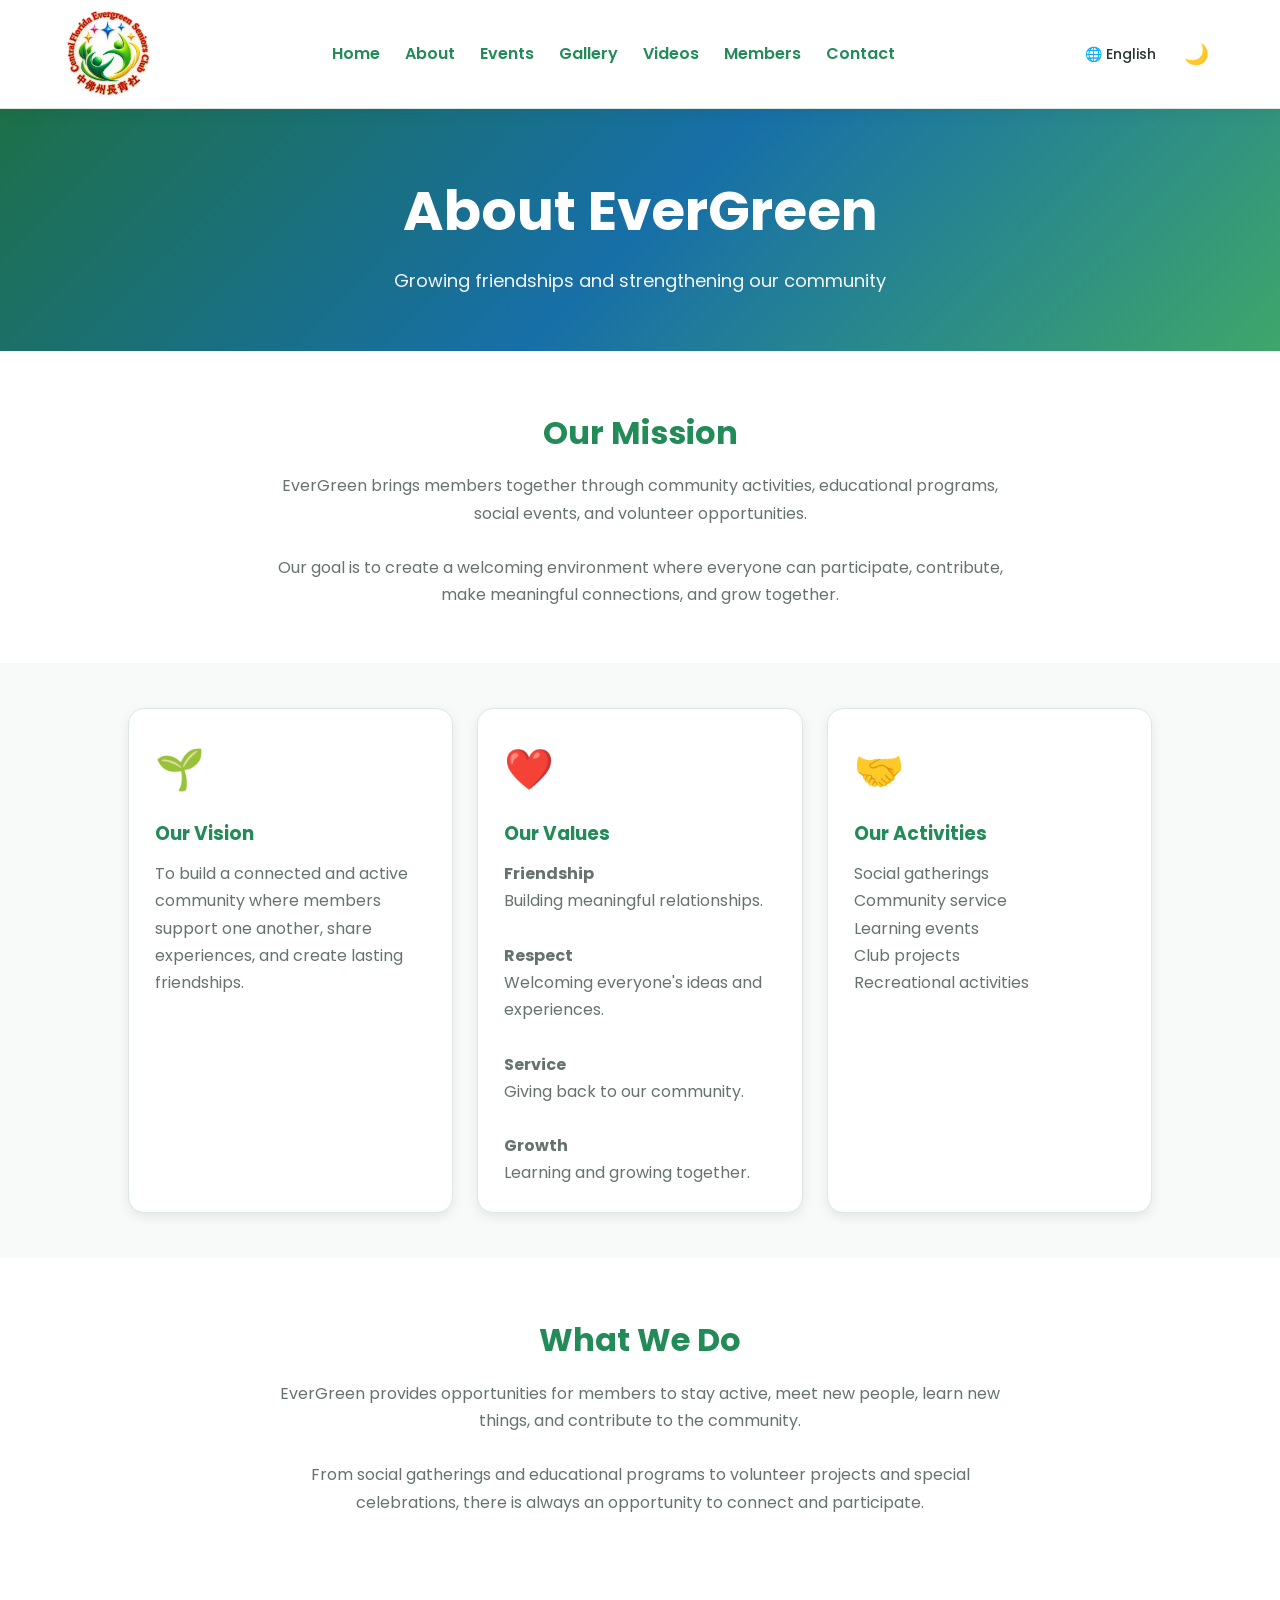
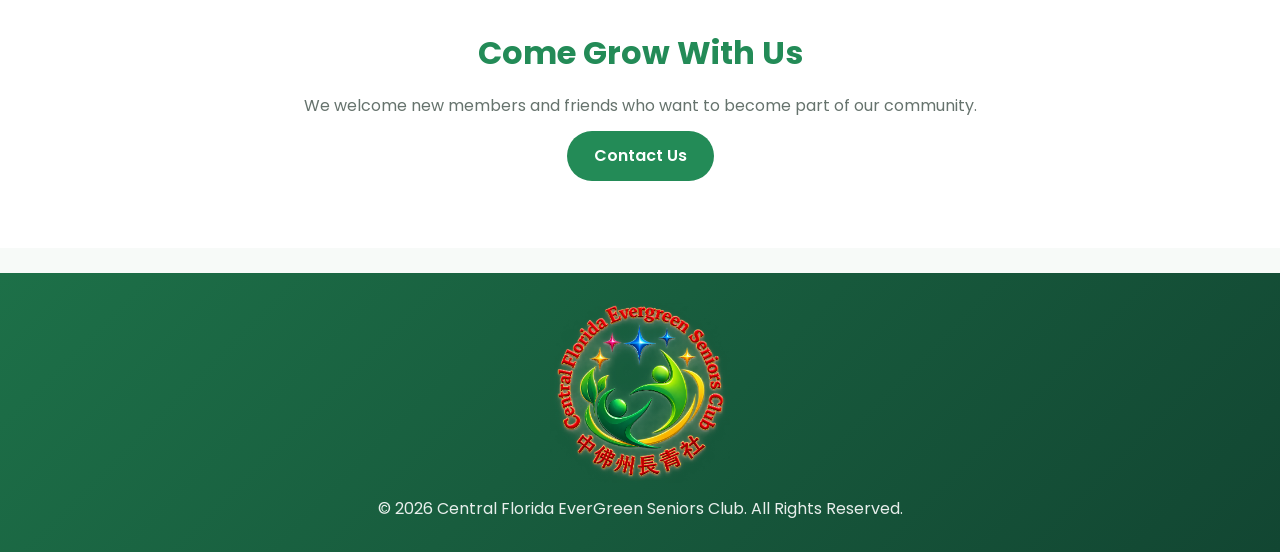
==== about.html @ d3244d61 "change logo and color theme" ====
<!DOCTYPE html>
<html lang="en">

<head>

    <meta charset="UTF-8">

    <meta name="viewport"
          content="width=device-width, initial-scale=1.0">

    <meta name="description"
          data-en="Learn about EverGreen Club, our mission, vision, values, and community activities."
          data-zh="了解常青俱乐部、我们的使命、愿景、价值观和社区活动。"
          content="Learn about EverGreen Club, our mission, vision, values, and community activities.">

    <title
        data-en="About EverGreen Club"
        data-zh="关于常青俱乐部">

        About EverGreen Club

    </title>

    <link rel="icon"
          href="assets/images/logo.svg">

    <link rel="stylesheet"
          href="assets/css/style.css">

    <link href="https://fonts.googleapis.com/css2?family=Poppins:wght@300;400;500;600;700&display=swap"
          rel="stylesheet">


    <style>

        /* =====================================
           LANGUAGE SWITCHER
           ===================================== */

        .language-switcher {

            position: relative;

        }


        #languageButton {

            border: none;

            background: transparent;

            color: inherit;

            font-family: inherit;

            font-size: 14px;

            font-weight: 500;

            cursor: pointer;

            padding: 8px 10px;

            border-radius: 8px;

            transition:
                background 0.3s ease,
                color 0.3s ease;

        }


        #languageButton:hover {

            background: rgba(11, 79, 156, 0.10);

        }


        .language-menu {

            position: absolute;

            top: calc(100% + 8px);

            right: 0;

            min-width: 140px;

            background: white;

            border: 1px solid #E5E9EF;

            border-radius: 10px;

            box-shadow:
                0 8px 25px rgba(0, 0, 0, 0.15);

            padding: 6px;

            display: none;

            z-index: 1000;

        }


        .language-menu.show {

            display: block;

        }


        .language-menu button {

            width: 100%;

            border: none;

            background: transparent;

            text-align: left;

            padding: 9px 12px;

            border-radius: 7px;

            font-family: inherit;

            font-size: 14px;

            cursor: pointer;

            color: #333;

        }


        .language-menu button:hover {

            background: #EAF3FC;

            color: #0B4F9C;

        }


        /* =====================================
           DARK MODE LANGUAGE MENU
           ===================================== */

        body.dark .language-menu {

            background: #18232D;

            border-color: #2D3A45;

        }


        body.dark .language-menu button {

            color: #E5E9EF;

        }


        body.dark .language-menu button:hover {

            background: #24384A;

            color: #8FC5FF;

        }

    </style>

</head>


<body>


<!-- =========================================
     NAVIGATION
     ========================================= -->

<header>

    <nav class="navbar">


        <!-- LOGO -->

        <a href="index.html"
           class="logo">

            <img
                src="assets/images/logo.png"
                alt="Cental Florida EverGreen Seniors Club Logo">

        </a>


        <!-- NAVIGATION LINKS -->

        <ul class="nav-links">


            <li>

                <a href="index.html"
                   data-en="Home"
                   data-zh="首页">

                    Home

                </a>

            </li>


            <li>

                <a href="about.html"
                   data-en="About"
                   data-zh="关于我们">

                    About

                </a>

            </li>


            <li>

                <a href="events.html"
                   data-en="Events"
                   data-zh="活动">

                    Events

                </a>

            </li>


            <li>

                <a href="gallery.html"
                   data-en="Gallery"
                   data-zh="相册">

                    Gallery

                </a>

            </li>


            <li>

                <a href="videos.html"
                   data-en="Videos"
                   data-zh="视频">

                    Videos

                </a>

            </li>


            <li>

                <a href="members.html"
                   data-en="Members"
                   data-zh="会员">

                    Members

                </a>

            </li>


            <li>

                <a href="contact.html"
                   data-en="Contact"
                   data-zh="联系我们">

                    Contact

                </a>

            </li>


        </ul>


        <!-- NAVIGATION ACTIONS -->

        <div class="nav-actions">


            <!-- LANGUAGE -->

            <div class="language-switcher">


                <button
                    id="languageButton"
                    aria-label="Select language"
                    title="Select language">

                    🌐 English

                </button>


                <div
                    id="languageMenu"
                    class="language-menu">


                    <button
                        id="englishButton">

                        🇺🇸 English

                    </button>


                    <button
                        id="chineseButton">

                        🇨🇳 中文

                    </button>


                </div>

            </div>


            <!-- DARK MODE -->

            <button
                id="darkModeButton"
                aria-label="Toggle dark mode"
                title="Toggle dark mode">

                🌙

            </button>


            <!-- MOBILE MENU -->

            <button
                id="menuButton"
                aria-label="Open navigation menu"
                title="Open navigation menu">

                ☰

            </button>


        </div>

    </nav>

</header>



<!-- =========================================
     PAGE BANNER
     ========================================= -->

<section class="page-banner">


    <h1
        data-en="About EverGreen"
        data-zh="关于常青俱乐部">

        About EverGreen

    </h1>


    <p
        data-en="Growing friendships and strengthening our community"
        data-zh="发展友谊，共建更美好的社区">

        Growing friendships and strengthening our community

    </p>


</section>



<!-- =========================================
     OUR MISSION
     ========================================= -->

<section class="mission">


    <h2
        data-en="Our Mission"
        data-zh="我们的使命">

        Our Mission

    </h2>


    <p>

        <span
            data-en="EverGreen brings members together through community activities, educational programs, social events, and volunteer opportunities."
            data-zh="常青俱乐部通过社区活动、教育项目、社交活动和志愿服务机会，将会员们聚集在一起。">

            EverGreen brings members together through
            community activities, educational programs,
            social events, and volunteer opportunities.

        </span>


        <br><br>


        <span
            data-en="Our goal is to create a welcoming environment where everyone can participate, contribute, make meaningful connections, and grow together."
            data-zh="我们的目标是创造一个温馨友好的环境，让每个人都可以参与、贡献、建立有意义的联系，并共同成长。">

            Our goal is to create a welcoming environment
            where everyone can participate, contribute,
            make meaningful connections, and grow together.

        </span>


    </p>

</section>



<!-- =========================================
     VISION / VALUES / ACTIVITIES
     ========================================= -->

<section class="cards">


    <!-- =====================================
         VISION
         ===================================== -->

    <div class="card">


        <div style="font-size: 40px; margin-bottom: 15px;">

            🌱

        </div>


        <h3
            data-en="Our Vision"
            data-zh="我们的愿景">

            Our Vision

        </h3>


        <p
            data-en="To build a connected and active community where members support one another, share experiences, and create lasting friendships."
            data-zh="建立一个紧密而充满活力的社区，让会员彼此支持、分享经验，并建立长久的友谊。">

            To build a connected and active community
            where members support one another,
            share experiences, and create lasting
            friendships.

        </p>


    </div>



    <!-- =====================================
         VALUES
         ===================================== -->

    <div class="card">


        <div style="font-size: 40px; margin-bottom: 15px;">

            ❤️

        </div>


        <h3
            data-en="Our Values"
            data-zh="我们的价值观">

            Our Values

        </h3>


        <p>


            <strong
                data-en="Friendship"
                data-zh="友谊">

                Friendship

            </strong>

            <br>


            <span
                data-en="Building meaningful relationships."
                data-zh="建立有意义的人际关系。">

                Building meaningful relationships.

            </span>


            <br><br>


            <strong
                data-en="Respect"
                data-zh="尊重">

                Respect

            </strong>

            <br>


            <span
                data-en="Welcoming everyone's ideas and experiences."
                data-zh="尊重并欢迎每个人的想法和经历。">

                Welcoming everyone's ideas and experiences.

            </span>


            <br><br>


            <strong
                data-en="Service"
                data-zh="服务">

                Service

            </strong>

            <br>


            <span
                data-en="Giving back to our community."
                data-zh="回馈我们的社区。">

                Giving back to our community.

            </span>


            <br><br>


            <strong
                data-en="Growth"
                data-zh="成长">

                Growth

            </strong>

            <br>


            <span
                data-en="Learning and growing together."
                data-zh="一起学习，共同成长。">

                Learning and growing together.

            </span>


        </p>


    </div>



    <!-- =====================================
         ACTIVITIES
         ===================================== -->

    <div class="card">


        <div style="font-size: 40px; margin-bottom: 15px;">

            🤝

        </div>


        <h3
            data-en="Our Activities"
            data-zh="我们的活动">

            Our Activities

        </h3>


        <p>


            <span
                data-en="Social gatherings"
                data-zh="社交聚会">

                Social gatherings

            </span>


            <br>


            <span
                data-en="Community service"
                data-zh="社区服务">

                Community service

            </span>


            <br>


            <span
                data-en="Learning events"
                data-zh="学习活动">

                Learning events

            </span>


            <br>


            <span
                data-en="Club projects"
                data-zh="俱乐部项目">

                Club projects

            </span>


            <br>


            <span
                data-en="Recreational activities"
                data-zh="休闲活动">

                Recreational activities

            </span>


        </p>


    </div>


</section>



<!-- =========================================
     WHAT WE DO
     ========================================= -->

<section class="mission">


    <h2
        data-en="What We Do"
        data-zh="我们的工作">

        What We Do

    </h2>


    <p>


        <span
            data-en="EverGreen provides opportunities for members to stay active, meet new people, learn new things, and contribute to the community."
            data-zh="常青俱乐部为会员提供保持活力、认识新朋友、学习新知识以及为社区做贡献的机会。">

            EverGreen provides opportunities for members
            to stay active, meet new people, learn new
            things, and contribute to the community.

        </span>


        <br><br>


        <span
            data-en="From social gatherings and educational programs to volunteer projects and special celebrations, there is always an opportunity to connect and participate."
            data-zh="从社交聚会和教育项目，到志愿服务和特别庆祝活动，总有机会让大家相聚并参与其中。">

            From social gatherings and educational
            programs to volunteer projects and special
            celebrations, there is always an opportunity
            to connect and participate.

        </span>


    </p>

</section>



<!-- =========================================
     CALL TO ACTION
     ========================================= -->

<section class="mission">


    <h2
        data-en="Come Grow With Us"
        data-zh="与我们一起成长">

        Come Grow With Us

    </h2>


    <p
        data-en="We welcome new members and friends who want to become part of our community."
        data-zh="我们欢迎希望成为社区一员的新会员和朋友们。">

        We welcome new members and friends who want
        to become part of our community.

    </p>


    <a
        class="btn primary"
        href="contact.html"
        data-en="Contact Us"
        data-zh="联系我们">

        Contact Us

    </a>


</section>



<!-- =========================================
     FOOTER
     ========================================= -->

<footer>


    <img
        src="assets/images/logo.png"
        width="180"
        alt="Central Florida EverGreen Seniors Club Logo">


    <p
        data-en="© 2026 Central Florida EverGreen Seniors Club. All Rights Reserved."
        data-zh="© 2026 中佛洲常青老年人俱乐部。版权所有。">

        © 2026 Central Florida EverGreen Seniors Club.
        All Rights Reserved.

    </p>


</footer>



<!-- =========================================
     JAVASCRIPT
     ========================================= -->

<script src="assets/js/main.js"></script>

<script src="assets/js/darkmode.js"></script>

<script src="assets/js/language.js"></script>


</body>

</html>
---- assets/css/style.css ----
/* =========================================
   EVERGREEN CLUB
   Main Website Styles
   Compact Version
   ========================================= */


/* =========================================
   RESET
   ========================================= */

* {
    margin: 0;
    padding: 0;
    box-sizing: border-box;
}


/* =========================================
   COLOR VARIABLES
   ========================================= */

:root {

    /* Logo-inspired color palette */
    --primary: #238B57;
    --primary-dark: #145C3A;
    --primary-light: #EAF6EF;

    --blue: #176FA8;
    --blue-dark: #0E4F7A;
    --blue-light: #EAF3F8;

    --green: #3FA66A;
    --green-dark: #1D7048;
    --green-light: #EDF8F1;

    --gold: #D7A928;
    --gold-dark: #AD8318;
    --gold-light: #FFF6D8;

    /* Logo red is kept as a small accent only. */
    --brand-red: #C92A2A;

    --white: #FFFFFF;

    --background: #F7FAF8;

    --text: #26352D;
    --text-light: #66736D;

    --border: #DDE8E1;

    --shadow-small:
        0 4px 12px rgba(0, 0, 0, 0.08);

    --shadow:
        0 10px 30px rgba(0, 0, 0, 0.10);

    --shadow-large:
        0 20px 50px rgba(0, 0, 0, 0.15);

    --radius: 16px;
}


/* =========================================
   BODY
   ========================================= */

body {

    font-family: 'Poppins', sans-serif;

    color: var(--text);

    background: var(--background);

    line-height: 1.7;

    transition:
        background 0.3s ease,
        color 0.3s ease;
}


/* =========================================
   GENERAL
   ========================================= */

img {

    max-width: 100%;

    display: block;
}


a {

    transition:
        color 0.3s ease,
        background 0.3s ease,
        transform 0.3s ease;
}


button {

    font-family: inherit;
}


/* =========================================
   NAVIGATION
   ========================================= */

.navbar {

    position: sticky;

    top: 0;

    z-index: 1000;

    display: flex;

    justify-content: space-between;

    align-items: center;

    padding: 10px 5%;

    background: rgba(255, 255, 255, 0.96);

    backdrop-filter: blur(10px);

    border-bottom: 1px solid var(--border);

    box-shadow:
        0 3px 15px rgba(0, 0, 0, 0.06);
}


/* =========================================
   LOGO
   ========================================= */

.logo {

    display: inline-block;
}


.logo img {

    width: 180px;

    transition:
        transform 0.3s ease;
}


.logo img:hover {

    transform: scale(1.03);
}


/* =========================================
   NAVIGATION LINKS
   ========================================= */

.nav-links {

    display: flex;

    align-items: center;

    gap: 25px;

    list-style: none;
}


.nav-links a {

    position: relative;

    text-decoration: none;

    color: var(--primary);

    font-weight: 600;

    padding: 6px 0;
}


/* Gold underline */

.nav-links a::after {

    content: "";

    position: absolute;

    left: 0;

    bottom: 0;

    width: 0;

    height: 2px;

    background: var(--gold);

    transition:
        width 0.3s ease;
}


.nav-links a:hover::after {

    width: 100%;
}


.nav-links a:hover {

    color: var(--primary-dark);
}


/* =========================================
   NAVIGATION ACTIONS
   ========================================= */

.nav-actions {

    display: flex;

    align-items: center;

    gap: 10px;
}


/* =========================================
   DARK MODE BUTTON
   ========================================= */

#darkModeButton {

    display: flex;

    align-items: center;

    justify-content: center;

    width: 40px;

    height: 40px;

    border: none;

    border-radius: 50%;

    background: transparent;

    font-size: 20px;

    cursor: pointer;

    transition:
        background 0.3s ease,
        transform 0.3s ease;
}


#darkModeButton:hover {

    background: var(--blue-light);

    transform: scale(1.08);
}


body.dark #darkModeButton:hover {

    background: #20382B;
}


/* =========================================
   MENU BUTTON
   ========================================= */

#menuButton {

    display: none;

    font-size: 25px;

    background: none;

    border: none;

    color: var(--primary);

    cursor: pointer;
}


/* =========================================
   HERO
   ========================================= */

.hero {

    position: relative;

    min-height: 75vh;

    background:
        linear-gradient(
            120deg,
            rgba(29, 112, 72, 0.90),
            rgba(23, 111, 168, 0.62),
            rgba(215, 169, 40, 0.28)
        ),
        url("../images/hero.jpg");

    background-size: cover;

    background-position: center;

    display: flex;

    align-items: center;

    justify-content: center;

    text-align: center;

    color: white;

    overflow: hidden;
}


/* Hero overlay */

.hero::after {

    content: "";

    position: absolute;

    inset: 0;

    background:
        radial-gradient(
            circle at center,
            transparent 20%,
            rgba(0, 0, 0, 0.15)
        );

    pointer-events: none;
}


.hero > * {

    position: relative;

    z-index: 1;
}


.hero h1 {

    font-size:
        clamp(42px, 7vw, 68px);

    font-weight: 700;

    letter-spacing: -1px;

    text-shadow:
        0 4px 15px rgba(0, 0, 0, 0.25);

    animation:
        heroFade 1s ease;
}


.hero h2 {

    margin: 15px 0;

    font-size:
        clamp(20px, 3vw, 30px);

    font-weight: 400;

    text-shadow:
        0 3px 10px rgba(0, 0, 0, 0.2);
}


/* =========================================
   HERO ANIMATION
   ========================================= */

@keyframes heroFade {

    from {

        opacity: 0;

        transform: translateY(20px);

    }

    to {

        opacity: 1;

        transform: translateY(0);

    }
}


/* =========================================
   BUTTONS
   ========================================= */

.btn {

    display: inline-block;

    padding: 11px 27px;

    margin: 12px 8px;

    border-radius: 30px;

    text-decoration: none;

    font-weight: 600;

    transition:
        transform 0.3s ease,
        box-shadow 0.3s ease,
        background 0.3s ease;
}


.btn:hover {

    transform: translateY(-3px);

    box-shadow:
        0 8px 20px rgba(0, 0, 0, 0.20);
}


/* =========================================
   PRIMARY BUTTON
   ========================================= */

.primary {

    background: var(--primary);

    color: white;
}


.primary:hover {

    background: var(--primary-dark);

    color: white;
}


/* =========================================
   SECONDARY BUTTON
   ========================================= */

.secondary {

    border: 2px solid white;

    color: white;

    background: transparent;
}


.secondary:hover {

    background: white;

    color: var(--green-dark);
}


/* =========================================
   MISSION / CONTENT SECTIONS
   ========================================= */

.mission {

    padding: 55px 10%;

    text-align: center;

    background: white;
}


.mission h2 {

    color: var(--primary);

    font-size: 32px;

    margin-bottom: 12px;
}


.mission p {

    max-width: 750px;

    margin: auto;

    color: var(--text-light);

    font-size: 16px;
}


/* =========================================
   STATISTICS
   ========================================= */

.stats {

    display: grid;

    grid-template-columns:
        repeat(4, 1fr);

    background:
        linear-gradient(
            135deg,
            var(--green),
            var(--green-dark)
        );

    color: white;

    padding: 45px 8%;

    text-align: center;
}


.stats div {

    padding: 10px;

    transition:
        transform 0.3s ease;
}


.stats div:hover {

    transform: translateY(-5px);
}


.stats h2 {

    font-size: 40px;

    color: var(--gold);

    margin-bottom: 5px;
}


.stats p {

    font-size: 15px;

    opacity: 0.9;
}


/* =========================================
   CARDS
   ========================================= */

.cards {

    display: grid;

    grid-template-columns:
        repeat(3, 1fr);

    gap: 24px;

    padding: 45px 10%;
}


.card {

    background: white;

    padding: 26px;

    border-radius: var(--radius);

    border: 1px solid var(--border);

    box-shadow: var(--shadow-small);

    transition:
        transform 0.35s ease,
        box-shadow 0.35s ease;
}


.card:hover {

    transform: translateY(-8px);

    box-shadow: var(--shadow);
}


.card h2,
.card h3 {

    color: var(--primary);

    margin-bottom: 10px;
}


.card p {

    color: var(--text-light);
}


.card a {

    display: inline-block;

    margin-top: 12px;

    color: var(--primary);

    font-weight: 600;

    text-decoration: none;
}


.card a:hover {

    color: var(--gold);
}


/* =========================================
   PAGE BANNER
   ========================================= */

.page-banner {

    background:
        linear-gradient(
            135deg,
            var(--green-dark),
            var(--blue),
            var(--green)
        );

    color: white;

    text-align: center;

    padding: 55px 20px;
}


.page-banner h1 {

    font-size:
        clamp(38px, 6vw, 55px);

    margin-bottom: 8px;

    color: white;
}


.page-banner p {

    font-size: 18px;

    opacity: 0.95;
}


/* =========================================
   FOOTER
   ========================================= */

footer {

    background:
        linear-gradient(
            135deg,
            var(--green-dark),
            #124632
        );

    color: white;

    text-align: center;

    padding: 30px 20px;

    margin-top: 25px;
}


footer img {

    margin: 0 auto 12px;
}


footer p {

    opacity: 0.9;
}


/* =========================================
   DARK MODE
   ========================================= */

body.dark {

    --background: #0C1712;

    --white: #14221A;

    --text: #EAF2ED;

    --text-light: #B8C8BE;

    --border: #294238;

    background: var(--background);

    color: var(--text);
}


/* =========================================
   DARK NAVIGATION
   ========================================= */

body.dark .navbar {

    background:
        rgba(12, 23, 18, 0.96);

    border-bottom-color:
        var(--border);
}


body.dark .nav-links a {

    color: #8FD3A9;
}


body.dark #menuButton {

    color: white;
}


/* =========================================
   DARK MISSION
   ========================================= */

body.dark .mission {

    background: #14221A;
}


body.dark .mission h2 {

    color: #8FD3A9;
}


/* =========================================
   DARK CARDS
   ========================================= */

body.dark .card {

    background: #14221A;

    border-color: var(--border);

    box-shadow:
        0 10px 30px rgba(0, 0, 0, 0.25);
}


body.dark .card h2,
body.dark .card h3 {

    color: #8FD3A9;
}


/* =========================================
   DARK PAGE-SPECIFIC CARDS
   ========================================= */

body.dark .member-card,
body.dark .contact-card,
body.dark .video-card,
body.dark .featured-video,
body.dark .contact-form-section {

    background: #14221A;

    border-color: var(--border);

    color: var(--text);
}


body.dark .member-card h3,
body.dark .contact-card h3,
body.dark .video-info h3,
body.dark .featured-info h2,
body.dark .contact-form-section h2 {

    color: #8FD3A9;
}


body.dark .member-description,
body.dark .contact-card p,
body.dark .video-info p,
body.dark .featured-info p,
body.dark .contact-form-section > p {

    color: var(--text-light);
}


/* =========================================
   DARK FORM
   ========================================= */

body.dark .form-group label {

    color: var(--text);
}


body.dark .form-group input,
body.dark .form-group textarea {

    background: #0C1712;

    color: var(--text);

    border-color: var(--border);
}


body.dark .form-group input::placeholder,
body.dark .form-group textarea::placeholder {

    color: #91A79A;
}


/* =========================================
   DARK CONTACT LINKS
   ========================================= */

body.dark .contact-card a {

    color: #8FD3A9;
}


body.dark .contact-card a:hover {

    color: var(--gold);
}


/* =========================================
   DARK VIDEO CATEGORY
   ========================================= */

body.dark .video-category {

    background: #17372A;

    color: #8FD3A9;
}


/* =========================================
   DARK GALLERY
   ========================================= */

body.dark .gallery-item {

    background: #14221A;

    box-shadow:
        0 10px 30px rgba(0, 0, 0, 0.25);
}


body.dark .gallery-intro h2 {

    color: #8FD3A9;
}


body.dark .gallery-intro p {

    color: var(--text-light);
}


/* =========================================
   DARK MOBILE MENU
   ========================================= */

body.dark .nav-links {

    background: #0C1712;
}


/* =========================================
   MOBILE
   ========================================= */

@media (max-width: 800px) {

    .navbar {

        padding: 10px 6%;
    }


   .logo img {

        width: 160px;
    }


    #menuButton {

        display: block;
    }


    .nav-actions {

        gap: 5px;
    }


    .nav-links {

        display: none;

        position: absolute;

        top: 100%;

        left: 0;

        width: 100%;

        flex-direction: column;

        align-items: center;

        gap: 0;

        padding: 10px 0;

        background: white;

        box-shadow:
            0 10px 20px rgba(0, 0, 0, 0.10);
    }


    .nav-links li {

        width: 100%;

        text-align: center;
    }


    .nav-links a {

        display: block;

        padding: 11px;
    }


    .nav-links.show {

        display: flex;
    }


    /* Dark mobile menu */

    body.dark .nav-links {

        background: #0C1712;
    }


    .stats {

        grid-template-columns:
            1fr 1fr;

        padding: 40px 5%;
    }


    .cards {

        grid-template-columns: 1fr;

        padding: 40px 7%;
    }


    .hero {

        min-height: 65vh;

        padding: 40px 20px;
    }


    .hero h1 {

        font-size: 42px;
    }


    .hero h2 {

        font-size: 20px;
    }


    .mission {

        padding: 45px 7%;
    }


    .mission h2 {

        font-size: 28px;
    }


    .page-banner {

        padding: 45px 20px;
    }


    .page-banner h1 {

        font-size: 40px;
    }


    .page-banner p {

        font-size: 17px;
    }

}


/* =========================================
   SMALL PHONES
   ========================================= */

@media (max-width: 480px) {

    .stats {

        grid-template-columns: 1fr;
    }


    .stats h2 {

        font-size: 36px;
    }


    .hero h1 {

        font-size: 36px;
    }


    .btn {

        display: block;

        margin: 10px auto;

        max-width: 240px;
    }


    .mission {

        padding: 40px 6%;
    }


    .page-banner {

        padding: 40px 15px;
    }


    .page-banner h1 {

        font-size: 34px;
    }

}

/* =========================================
   LOGO / BRAND POLISH
   ========================================= */

/* The current logo is displayed cleanly and proportionally.
   Keep it clean and proportional in the navigation. */
.logo img {
    width: 88px;
    height: 88px;
    object-fit: contain;
    object-position: center;
}

footer img {
    width: 180px;
    height: auto;
    object-fit: contain;
}


/* =========================================
   LOGO-COLOR OVERRIDES FOR PAGE COMPONENTS
   ========================================= */

.gallery-intro h2 {
    color: var(--primary) !important;
}

.gallery-intro p {
    color: var(--text-light) !important;
}

.gallery-item {
    border: 1px solid var(--border);
}

.video-category {
    background: var(--green-light);
    color: var(--green-dark);
}

.contact-card a {
    color: var(--primary);
}

.contact-card a:hover {
    color: var(--green);
}


/* =========================================
   ACCESSIBILITY / FOCUS
   ========================================= */

a:focus-visible,
button:focus-visible,
input:focus-visible,
textarea:focus-visible,
select:focus-visible {
    outline: 3px solid var(--gold);
    outline-offset: 3px;
}


/* =========================================
   DARK MODE BRAND OVERRIDES
   ========================================= */

body.dark .gallery-intro h2 {
    color: var(--primary) !important;
}

body.dark .gallery-intro p {
    color: var(--text-light) !important;
}

body.dark .video-category {
    background: #17372A;
    color: #8FD3A9;
}

body.dark .contact-card a {
    color: var(--primary);
}

body.dark .contact-card a:hover {
    color: var(--green);
}


/* =========================================
   REDUCED MOTION
   ========================================= */

@media (prefers-reduced-motion: reduce) {
    *,
    *::before,
    *::after {
        scroll-behavior: auto !important;
        animation-duration: 0.01ms !important;
        animation-iteration-count: 1 !important;
        transition-duration: 0.01ms !important;
    }
}
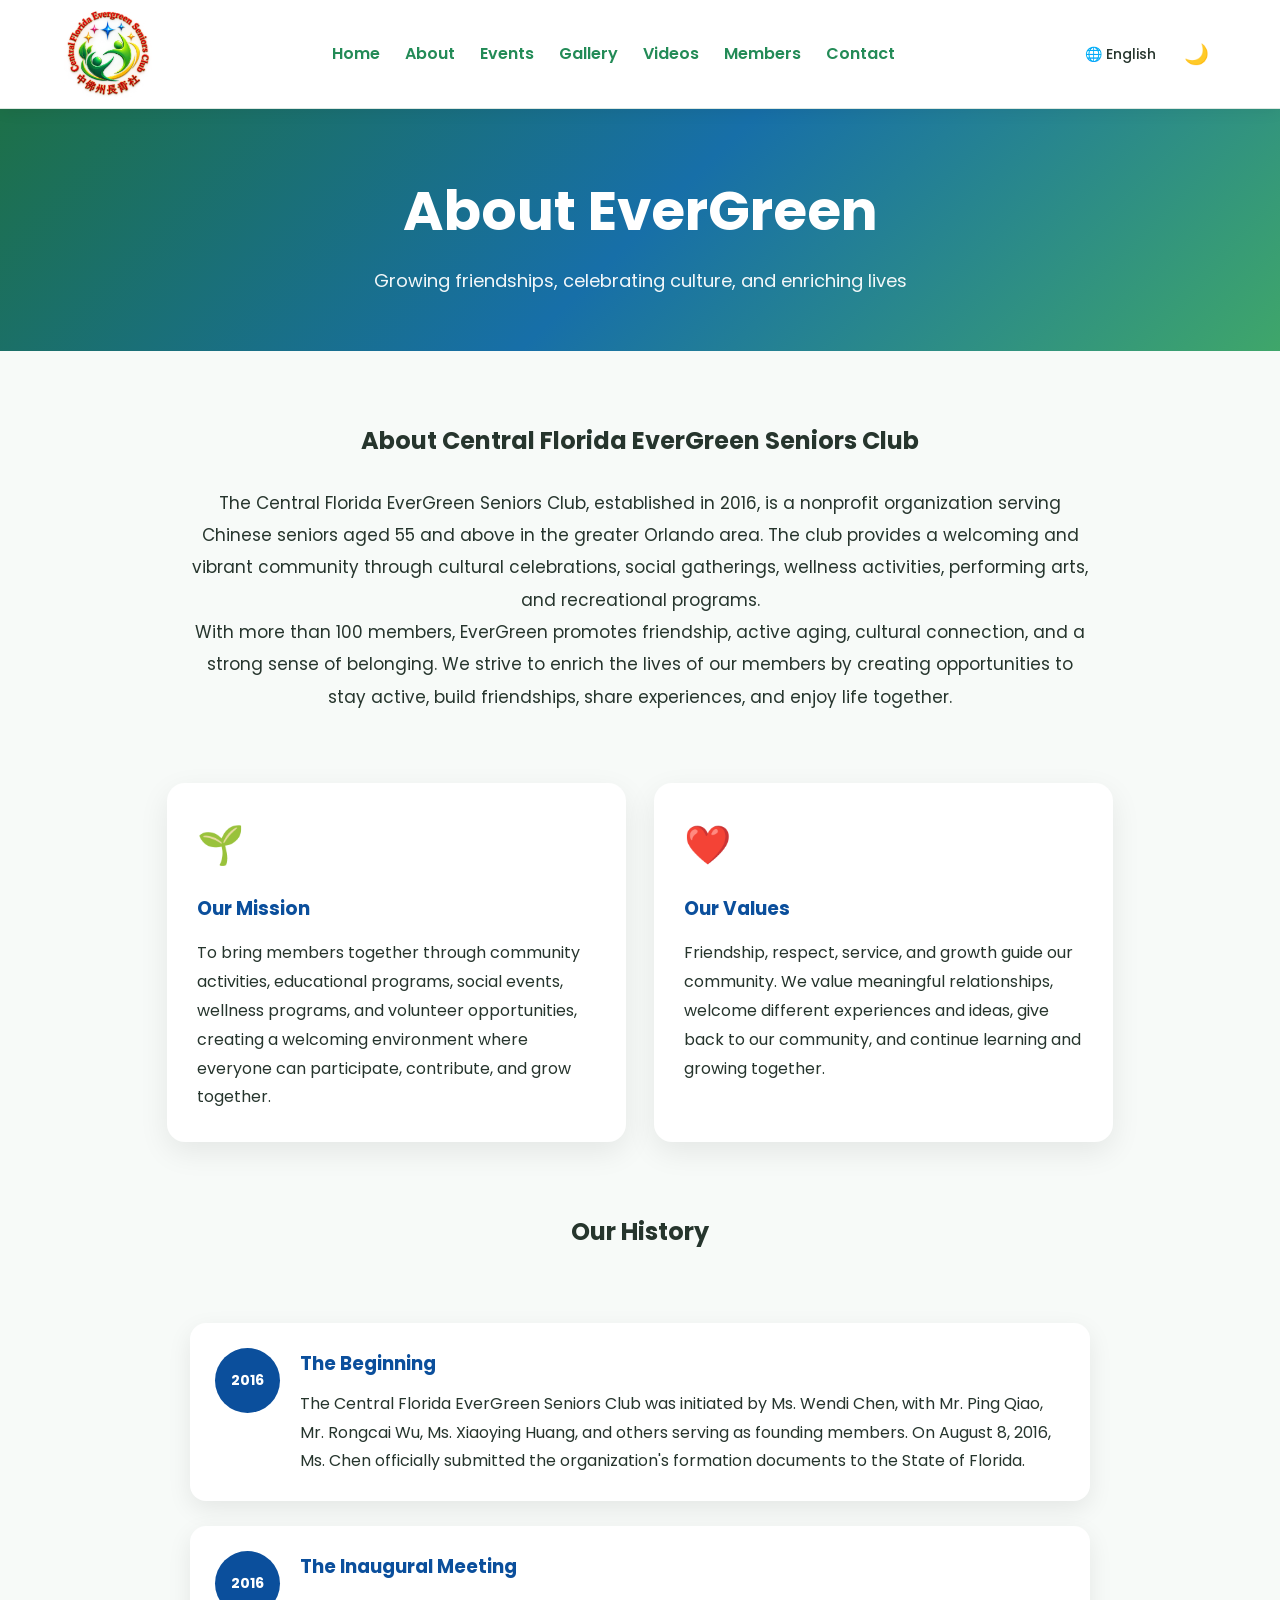
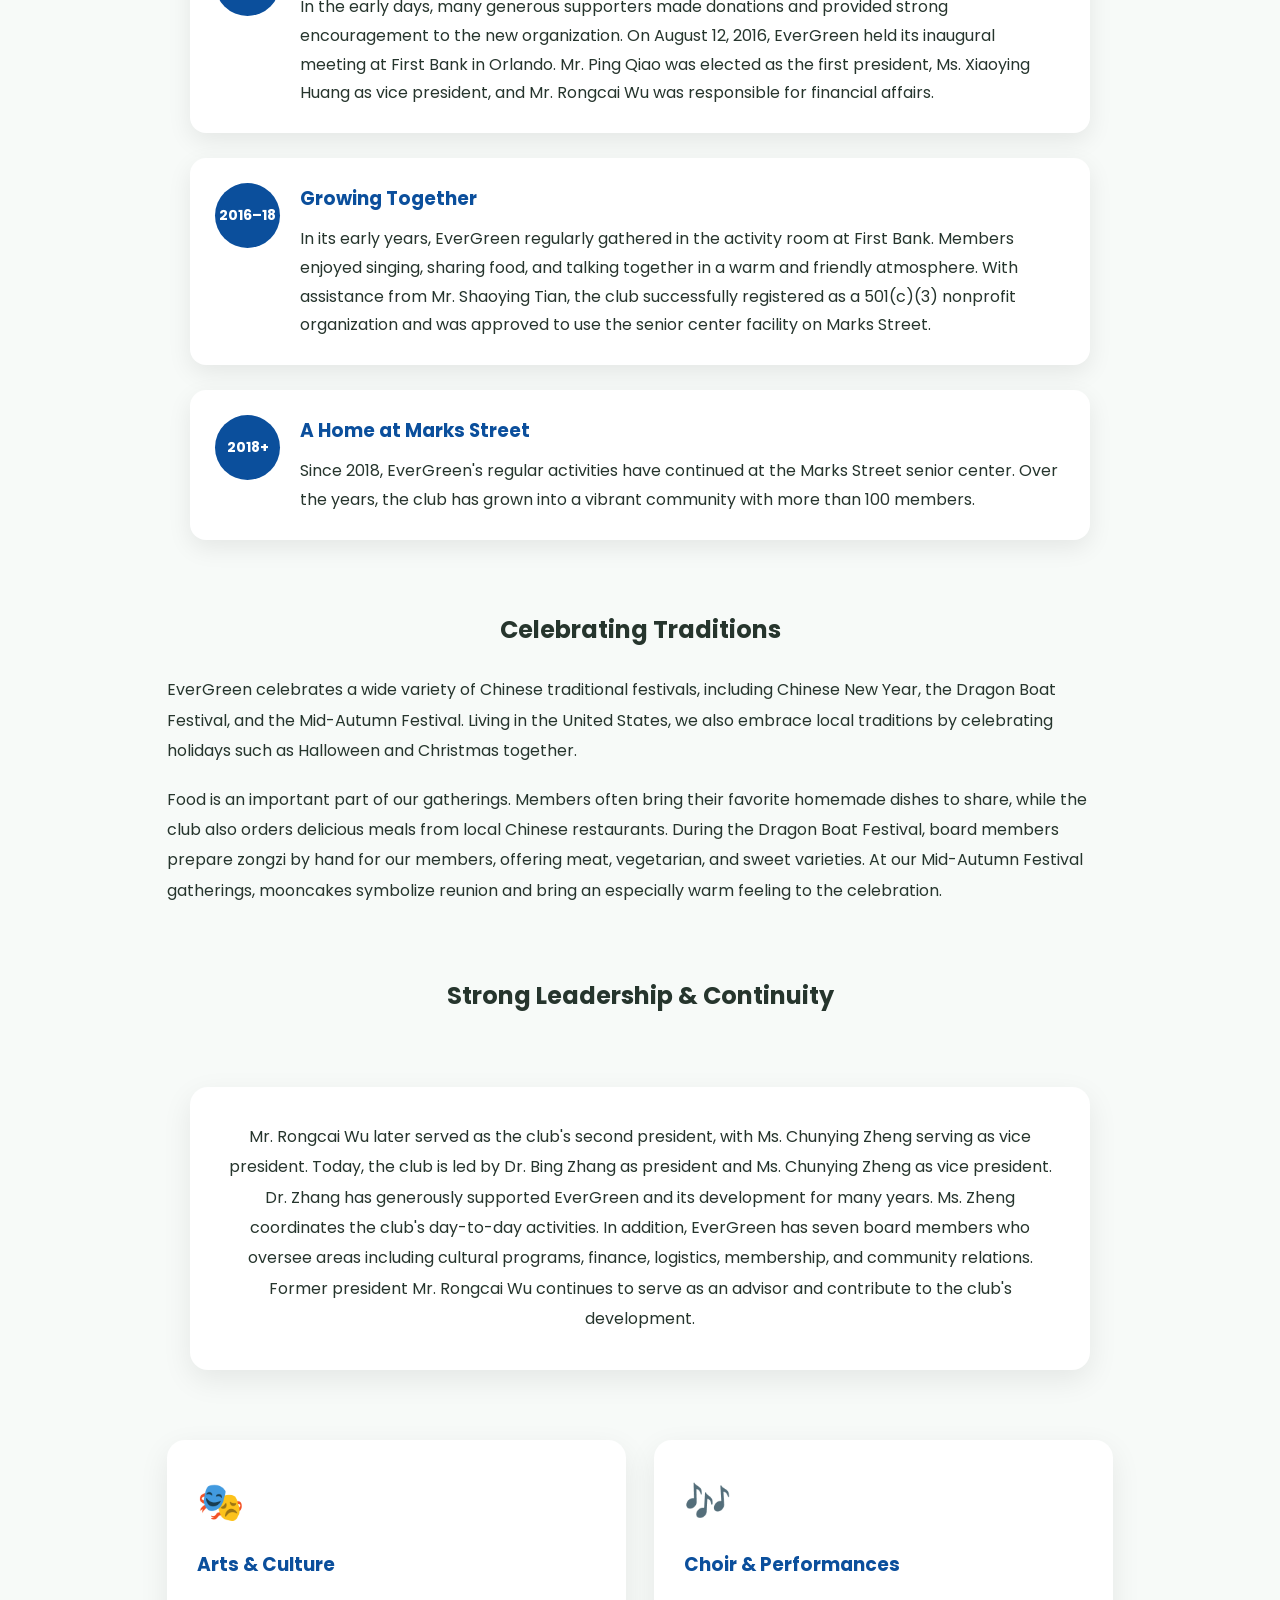
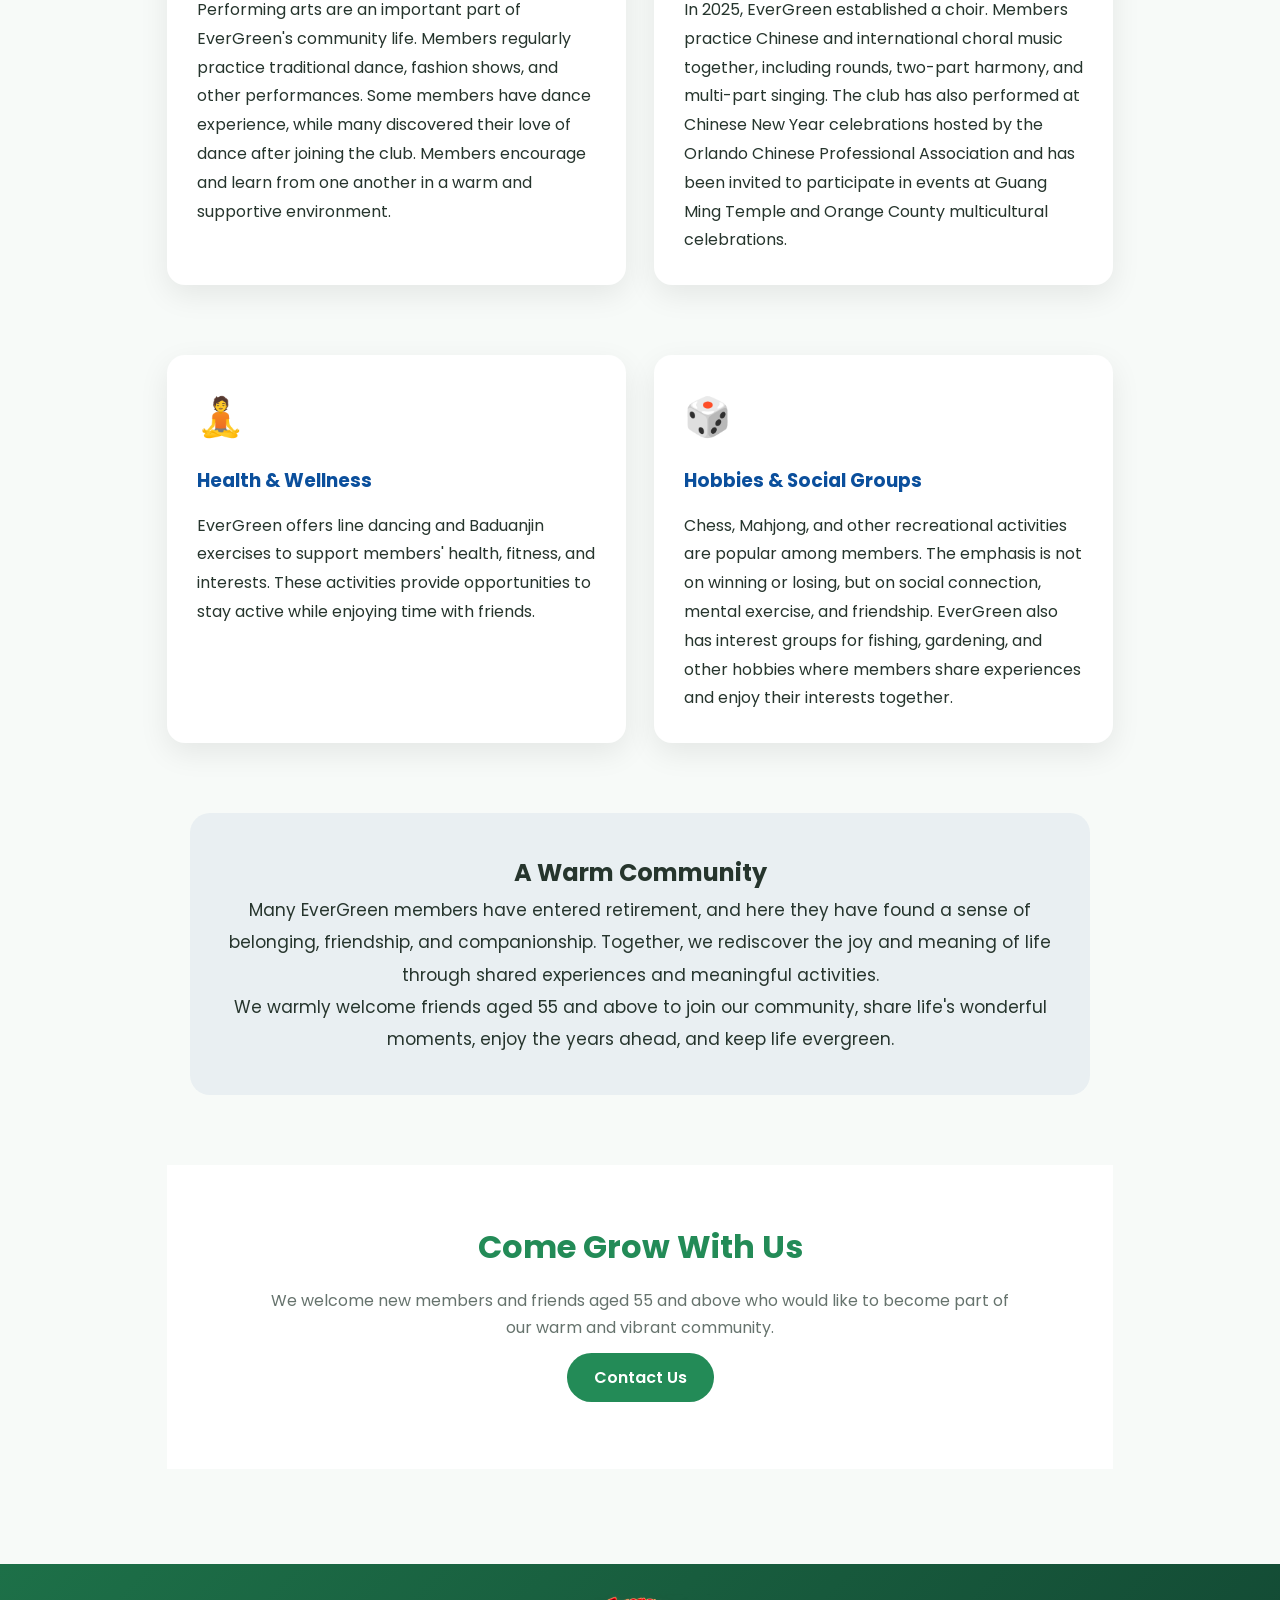
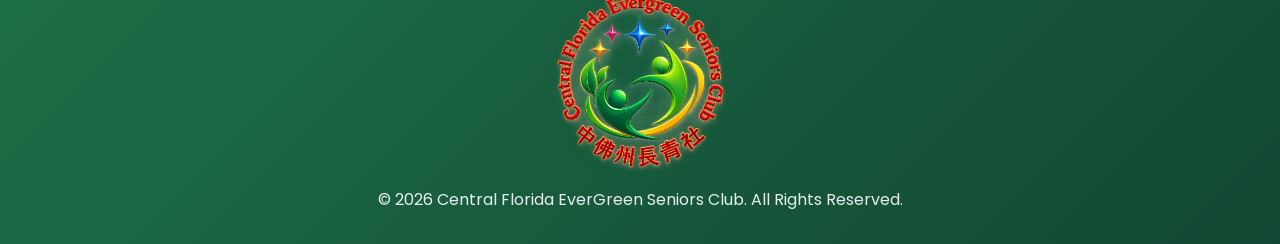
==== commit 75a2b512: "Updated Abstract and email" ====
--- a/about.html
+++ b/about.html
@@ -9,16 +9,14 @@
           content="width=device-width, initial-scale=1.0">
 
     <meta name="description"
-          data-en="Learn about EverGreen Club, our mission, vision, values, and community activities."
-          data-zh="了解常青俱乐部、我们的使命、愿景、价值观和社区活动。"
-          content="Learn about EverGreen Club, our mission, vision, values, and community activities.">
+          data-en="Learn about the Central Florida EverGreen Seniors Club, our history, mission, activities, leadership, and community."
+          data-zh="了解中佛州长青社的历史、使命、活动、领导团队及社区服务。"
+          content="Learn about the Central Florida EverGreen Seniors Club, our history, mission, activities, leadership, and community.">
 
     <title
         data-en="About EverGreen Club"
-        data-zh="关于常青俱乐部">
-
+        data-zh="关于中佛州长青社">
         About EverGreen Club
-
     </title>
 
     <link rel="icon"
@@ -38,52 +36,36 @@
            ===================================== */
 
         .language-switcher {
-
             position: relative;
-
         }
 
 
         #languageButton {
-
             border: none;
-
             background: transparent;
-
             color: inherit;
-
             font-family: inherit;
-
             font-size: 14px;
-
             font-weight: 500;
-
             cursor: pointer;
-
             padding: 8px 10px;
-
             border-radius: 8px;
 
             transition:
                 background 0.3s ease,
                 color 0.3s ease;
-
         }
 
 
         #languageButton:hover {
-
             background: rgba(11, 79, 156, 0.10);
-
         }
 
 
         .language-menu {
-
             position: absolute;
 
             top: calc(100% + 8px);
-
             right: 0;
 
             min-width: 140px;
@@ -102,19 +84,15 @@
             display: none;
 
             z-index: 1000;
-
         }
 
 
         .language-menu.show {
-
             display: block;
-
         }
 
 
         .language-menu button {
-
             width: 100%;
 
             border: none;
@@ -134,16 +112,12 @@
             cursor: pointer;
 
             color: #333;
-
         }
 
 
         .language-menu button:hover {
-
             background: #EAF3FC;
-
             color: #0B4F9C;
-
         }
 
 
@@ -152,26 +126,309 @@
            ===================================== */
 
         body.dark .language-menu {
-
             background: #18232D;
-
             border-color: #2D3A45;
-
         }
 
 
         body.dark .language-menu button {
-
             color: #E5E9EF;
-
         }
 
 
         body.dark .language-menu button:hover {
-
             background: #24384A;
-
             color: #8FC5FF;
+        }
+
+
+        /* =====================================
+           ABOUT PAGE CONTENT
+           ===================================== */
+
+        .about-content {
+            max-width: 1100px;
+            margin: 0 auto;
+            padding: 70px 6%;
+        }
+
+
+        .about-section {
+            max-width: 950px;
+            margin: 0 auto 70px;
+        }
+
+
+        .about-section h2 {
+            text-align: center;
+            margin-bottom: 25px;
+        }
+
+
+        .about-section p {
+            line-height: 1.9;
+            margin-bottom: 18px;
+        }
+
+
+        .about-intro {
+            text-align: center;
+            max-width: 900px;
+            margin: 0 auto 70px;
+        }
+
+
+        .about-intro h2 {
+            margin-bottom: 25px;
+        }
+
+
+        .about-intro p {
+            font-size: 17px;
+            line-height: 1.9;
+        }
+
+
+        /* =====================================
+           HISTORY TIMELINE
+           ===================================== */
+
+        .history-timeline {
+            max-width: 900px;
+            margin: 0 auto 70px;
+        }
+
+
+        .history-item {
+            position: relative;
+
+            padding: 25px 30px 25px 110px;
+
+            margin-bottom: 25px;
+
+            background: white;
+
+            border-radius: 16px;
+
+            box-shadow:
+                0 8px 25px rgba(0, 0, 0, 0.08);
+        }
+
+
+        .history-year {
+            position: absolute;
+
+            left: 25px;
+            top: 25px;
+
+            width: 65px;
+            height: 65px;
+
+            border-radius: 50%;
+
+            display: flex;
+            align-items: center;
+            justify-content: center;
+
+            background: #0B4F9C;
+
+            color: white;
+
+            font-weight: 700;
+
+            font-size: 14px;
+
+            text-align: center;
+        }
+
+
+        .history-item h3 {
+            margin-bottom: 10px;
+            color: #0B4F9C;
+        }
+
+
+        .history-item p {
+            margin-bottom: 0;
+            line-height: 1.8;
+        }
+
+
+        /* =====================================
+           FEATURE CARDS
+           ===================================== */
+
+        .feature-grid {
+            display: grid;
+
+            grid-template-columns:
+                repeat(2, minmax(0, 1fr));
+
+            gap: 28px;
+
+            max-width: 1050px;
+
+            margin: 0 auto 70px;
+        }
+
+
+        .feature-card {
+            background: white;
+
+            padding: 30px;
+
+            border-radius: 18px;
+
+            box-shadow:
+                0 10px 30px rgba(0, 0, 0, 0.08);
+
+            transition:
+                transform 0.3s ease,
+                box-shadow 0.3s ease;
+        }
+
+
+        .feature-card:hover {
+            transform: translateY(-4px);
+
+            box-shadow:
+                0 15px 35px rgba(0, 0, 0, 0.12);
+        }
+
+
+        .feature-icon {
+            font-size: 38px;
+
+            margin-bottom: 15px;
+        }
+
+
+        .feature-card h3 {
+            color: #0B4F9C;
+
+            margin-bottom: 15px;
+        }
+
+
+        .feature-card p {
+            line-height: 1.8;
+            margin-bottom: 0;
+        }
+
+
+        /* =====================================
+           LEADERSHIP
+           ===================================== */
+
+        .leadership-box {
+            max-width: 900px;
+
+            margin: 0 auto 70px;
+
+            padding: 35px;
+
+            background: white;
+
+            border-radius: 18px;
+
+            box-shadow:
+                0 10px 30px rgba(0, 0, 0, 0.08);
+
+            text-align: center;
+        }
+
+
+        .leadership-box p {
+            line-height: 1.9;
+        }
+
+
+        /* =====================================
+           CLOSING MESSAGE
+           ===================================== */
+
+        .community-message {
+            max-width: 900px;
+
+            margin: 0 auto 70px;
+
+            text-align: center;
+
+            padding: 40px 30px;
+
+            border-radius: 20px;
+
+            background: rgba(11, 79, 156, 0.06);
+        }
+
+
+        .community-message p {
+            font-size: 17px;
+            line-height: 1.9;
+        }
+
+
+        /* =====================================
+           DARK MODE
+           ===================================== */
+
+        body.dark .history-item,
+        body.dark .feature-card,
+        body.dark .leadership-box {
+            background: #18232D;
+
+            box-shadow:
+                0 10px 30px rgba(0, 0, 0, 0.25);
+        }
+
+
+        body.dark .history-item h3,
+        body.dark .feature-card h3 {
+            color: #8FC5FF;
+        }
+
+
+        body.dark .community-message {
+            background: #182C3D;
+        }
+
+
+        /* =====================================
+           MOBILE
+           ===================================== */
+
+        @media (max-width: 700px) {
+
+            .about-content {
+                padding: 50px 6%;
+            }
+
+
+            .feature-grid {
+                grid-template-columns: 1fr;
+            }
+
+
+            .history-item {
+                padding:
+                    85px 22px 25px 22px;
+            }
+
+
+            .history-year {
+                left: 22px;
+                top: 20px;
+            }
+
+
+            .leadership-box {
+                padding: 28px 22px;
+            }
+
+
+            .community-message {
+                padding: 30px 22px;
+            }
 
         }
 
@@ -199,7 +456,7 @@
 
             <img
                 src="assets/images/logo.png"
-                alt="Cental Florida EverGreen Seniors Club Logo">
+                alt="Central Florida EverGreen Seniors Club Logo">
 
         </a>
 
@@ -311,7 +568,6 @@
             <!-- LANGUAGE -->
 
             <div class="language-switcher">
-
 
                 <button
                     id="languageButton"
@@ -387,10 +643,9 @@
 
 <section class="page-banner">
 
-
     <h1
         data-en="About EverGreen"
-        data-zh="关于常青俱乐部">
+        data-zh="关于中佛州长青社">
 
         About EverGreen
 
@@ -398,414 +653,648 @@
 
 
     <p
-        data-en="Growing friendships and strengthening our community"
-        data-zh="发展友谊，共建更美好的社区">
-
-        Growing friendships and strengthening our community
+        data-en="Growing friendships, celebrating culture, and enriching lives"
+        data-zh="发展友谊，传承文化，共享美好生活">
+
+        Growing friendships, celebrating culture,
+        and enriching lives
 
     </p>
 
-
 </section>
 
 
 
 <!-- =========================================
-     OUR MISSION
+     ABOUT / ABSTRACT
      ========================================= -->
 
-<section class="mission">
-
-
-    <h2
-        data-en="Our Mission"
-        data-zh="我们的使命">
-
-        Our Mission
-
-    </h2>
-
-
-    <p>
-
-        <span
-            data-en="EverGreen brings members together through community activities, educational programs, social events, and volunteer opportunities."
-            data-zh="常青俱乐部通过社区活动、教育项目、社交活动和志愿服务机会，将会员们聚集在一起。">
-
-            EverGreen brings members together through
-            community activities, educational programs,
-            social events, and volunteer opportunities.
-
-        </span>
-
-
-        <br><br>
-
-
-        <span
-            data-en="Our goal is to create a welcoming environment where everyone can participate, contribute, make meaningful connections, and grow together."
-            data-zh="我们的目标是创造一个温馨友好的环境，让每个人都可以参与、贡献、建立有意义的联系，并共同成长。">
-
-            Our goal is to create a welcoming environment
-            where everyone can participate, contribute,
-            make meaningful connections, and grow together.
-
-        </span>
-
-
-    </p>
-
-</section>
-
-
-
-<!-- =========================================
-     VISION / VALUES / ACTIVITIES
-     ========================================= -->
-
-<section class="cards">
+<section class="about-content">
+
+
+    <div class="about-intro">
+
+        <h2
+            data-en="About Central Florida EverGreen Seniors Club"
+            data-zh="关于中佛州长青社">
+
+            About Central Florida EverGreen Seniors Club
+
+        </h2>
+
+
+        <p
+            data-en="The Central Florida EverGreen Seniors Club, established in 2016, is a nonprofit organization serving Chinese seniors aged 55 and above in the greater Orlando area. The club provides a welcoming and vibrant community through cultural celebrations, social gatherings, wellness activities, performing arts, and recreational programs."
+            data-zh="中佛州长青社成立于2016年，是一个服务于大奥兰多地区55岁及以上华人长者的非营利组织。社团通过传统节庆、联谊聚会、健康活动、文艺表演及各类休闲项目，为会员营造温馨、活跃、充满活力的社区环境。">
+
+            The Central Florida EverGreen Seniors Club,
+            established in 2016, is a nonprofit organization
+            serving Chinese seniors aged 55 and above in
+            the greater Orlando area. The club provides a
+            welcoming and vibrant community through
+            cultural celebrations, social gatherings,
+            wellness activities, performing arts, and
+            recreational programs.
+
+        </p>
+
+
+        <p
+            data-en="With more than 100 members, EverGreen promotes friendship, active aging, cultural connection, and a strong sense of belonging. We strive to enrich the lives of our members by creating opportunities to stay active, build friendships, share experiences, and enjoy life together."
+            data-zh="目前会员人数已逾百人。长青社致力于促进友谊、倡导积极健康的退休生活、传承中华文化，并为会员提供一个温暖而有归属感的大家庭。我们通过丰富多彩的活动，让会员保持活力、结交朋友、分享经验，共同享受美好生活。">
+
+            With more than 100 members, EverGreen promotes
+            friendship, active aging, cultural connection,
+            and a strong sense of belonging. We strive to
+            enrich the lives of our members by creating
+            opportunities to stay active, build friendships,
+            share experiences, and enjoy life together.
+
+        </p>
+
+    </div>
+
 
 
     <!-- =====================================
-         VISION
+         MISSION / VISION / VALUES
          ===================================== -->
 
-    <div class="card">
-
-
-        <div style="font-size: 40px; margin-bottom: 15px;">
-
-            🌱
+    <div class="feature-grid">
+
+
+        <div class="feature-card">
+
+            <div class="feature-icon">
+                🌱
+            </div>
+
+            <h3
+                data-en="Our Mission"
+                data-zh="我们的使命">
+
+                Our Mission
+
+            </h3>
+
+            <p
+                data-en="To bring members together through community activities, educational programs, social events, wellness programs, and volunteer opportunities, creating a welcoming environment where everyone can participate, contribute, and grow together."
+                data-zh="通过社区活动、教育项目、社交聚会、健康活动和志愿服务机会，将会员们聚集在一起，创造一个温馨友好的环境，让每个人都可以参与、贡献并共同成长。">
+
+                To bring members together through community
+                activities, educational programs, social
+                events, wellness programs, and volunteer
+                opportunities, creating a welcoming
+                environment where everyone can participate,
+                contribute, and grow together.
+
+            </p>
 
         </div>
 
 
-        <h3
-            data-en="Our Vision"
-            data-zh="我们的愿景">
-
-            Our Vision
-
-        </h3>
+
+        <div class="feature-card">
+
+            <div class="feature-icon">
+                ❤️
+            </div>
+
+            <h3
+                data-en="Our Values"
+                data-zh="我们的价值观">
+
+                Our Values
+
+            </h3>
+
+            <p
+                data-en="Friendship, respect, service, and growth guide our community. We value meaningful relationships, welcome different experiences and ideas, give back to our community, and continue learning and growing together."
+                data-zh="友谊、尊重、服务与成长是我们共同的价值。我们重视真挚的人际关系，尊重并欢迎不同的经历与想法，积极回馈社区，并在相互陪伴中不断学习、共同成长。">
+
+                Friendship, respect, service, and growth guide
+                our community. We value meaningful
+                relationships, welcome different experiences
+                and ideas, give back to our community, and
+                continue learning and growing together.
+
+            </p>
+
+        </div>
+
+    </div>
+
+
+
+    <!-- =====================================
+         OUR HISTORY
+         ===================================== -->
+
+    <div class="about-section">
+
+        <h2
+            data-en="Our History"
+            data-zh="社团历史">
+
+            Our History
+
+        </h2>
+
+    </div>
+
+
+
+    <div class="history-timeline">
+
+
+        <div class="history-item">
+
+            <div class="history-year">
+                2016
+            </div>
+
+            <h3
+                data-en="The Beginning"
+                data-zh="社团成立">
+
+                The Beginning
+
+            </h3>
+
+            <p
+                data-en="The Central Florida EverGreen Seniors Club was initiated by Ms. Wendi Chen, with Mr. Ping Qiao, Mr. Rongcai Wu, Ms. Xiaoying Huang, and others serving as founding members. On August 8, 2016, Ms. Chen officially submitted the organization's formation documents to the State of Florida."
+                data-zh="中佛州长青社由陈文迪女士发起，乔平先生、吴荣财先生和黄晓英女士等为创始会员。2016年8月8日，陈文迪女士向州政府正式提报成立。">
+
+                The Central Florida EverGreen Seniors Club
+                was initiated by Ms. Wendi Chen, with
+                Mr. Ping Qiao, Mr. Rongcai Wu,
+                Ms. Xiaoying Huang, and others serving
+                as founding members. On August 8, 2016,
+                Ms. Chen officially submitted the
+                organization's formation documents to
+                the State of Florida.
+
+            </p>
+
+        </div>
+
+
+
+        <div class="history-item">
+
+            <div class="history-year">
+                2016
+            </div>
+
+            <h3
+                data-en="The Inaugural Meeting"
+                data-zh="成立大会">
+
+                The Inaugural Meeting
+
+            </h3>
+
+            <p
+                data-en="In the early days, many generous supporters made donations and provided strong encouragement to the new organization. On August 12, 2016, EverGreen held its inaugural meeting at First Bank in Orlando. Mr. Ping Qiao was elected as the first president, Ms. Xiaoying Huang as vice president, and Mr. Rongcai Wu was responsible for financial affairs."
+                data-zh="成立初期，许多热心人士慷慨捐款，给予社团大力支持。2016年8月12日，长青社在奥兰多第一银行举行成立大会。大会选举乔平先生为第一任社长，黄晓英女士为副社长，吴荣财先生负责财务工作。">
+
+                In the early days, many generous supporters
+                made donations and provided strong
+                encouragement to the new organization.
+                On August 12, 2016, EverGreen held its
+                inaugural meeting at First Bank in Orlando.
+                Mr. Ping Qiao was elected as the first
+                president, Ms. Xiaoying Huang as vice
+                president, and Mr. Rongcai Wu was
+                responsible for financial affairs.
+
+            </p>
+
+        </div>
+
+
+
+        <div class="history-item">
+
+            <div class="history-year">
+                2016–18
+            </div>
+
+            <h3
+                data-en="Growing Together"
+                data-zh="共同成长">
+
+                Growing Together
+
+            </h3>
+
+            <p
+                data-en="In its early years, EverGreen regularly gathered in the activity room at First Bank. Members enjoyed singing, sharing food, and talking together in a warm and friendly atmosphere. With assistance from Mr. Shaoying Tian, the club successfully registered as a 501(c)(3) nonprofit organization and was approved to use the senior center facility on Marks Street."
+                data-zh="成立之初，长青社定期在第一银行活动室举行聚会，活动内容包括唱歌、美食分享和聊天交流等，气氛温馨融洽。在田少英先生的协助下，长青社成功注册为501(c)(3)非营利组织，并获准使用位于Marks Street的老人中心场地。">
+
+                In its early years, EverGreen regularly
+                gathered in the activity room at First Bank.
+                Members enjoyed singing, sharing food, and
+                talking together in a warm and friendly
+                atmosphere. With assistance from
+                Mr. Shaoying Tian, the club successfully
+                registered as a 501(c)(3) nonprofit
+                organization and was approved to use the
+                senior center facility on Marks Street.
+
+            </p>
+
+        </div>
+
+
+
+        <div class="history-item">
+
+            <div class="history-year">
+                2018+
+            </div>
+
+            <h3
+                data-en="A Home at Marks Street"
+                data-zh="在Marks Street安居发展">
+
+                A Home at Marks Street
+
+            </h3>
+
+            <p
+                data-en="Since 2018, EverGreen's regular activities have continued at the Marks Street senior center. Over the years, the club has grown into a vibrant community with more than 100 members."
+                data-zh="自2018年起，长青社的社团活动一直在Marks Street老人中心举办至今。多年来，社团不断发展壮大，目前会员人数已逾百人。">
+
+                Since 2018, EverGreen's regular activities
+                have continued at the Marks Street senior
+                center. Over the years, the club has grown
+                into a vibrant community with more than
+                100 members.
+
+            </p>
+
+        </div>
+
+    </div>
+
+
+
+    <!-- =====================================
+         CELEBRATING TRADITIONS
+         ===================================== -->
+
+    <div class="about-section">
+
+        <h2
+            data-en="Celebrating Traditions"
+            data-zh="节庆相聚，其乐融融">
+
+            Celebrating Traditions
+
+        </h2>
 
 
         <p
-            data-en="To build a connected and active community where members support one another, share experiences, and create lasting friendships."
-            data-zh="建立一个紧密而充满活力的社区，让会员彼此支持、分享经验，并建立长久的友谊。">
-
-            To build a connected and active community
-            where members support one another,
-            share experiences, and create lasting
-            friendships.
+            data-en="EverGreen celebrates a wide variety of Chinese traditional festivals, including Chinese New Year, the Dragon Boat Festival, and the Mid-Autumn Festival. Living in the United States, we also embrace local traditions by celebrating holidays such as Halloween and Christmas together."
+            data-zh="长青社每年都会举办丰富多彩的活动，庆祝春节、端午节、中秋节等中华传统佳节。同时身在海外，我们也入乡随俗，一同庆祝万圣节、圣诞节等西方节日。">
+
+            EverGreen celebrates a wide variety of Chinese
+            traditional festivals, including Chinese New Year,
+            the Dragon Boat Festival, and the Mid-Autumn
+            Festival. Living in the United States, we also
+            embrace local traditions by celebrating holidays
+            such as Halloween and Christmas together.
 
         </p>
 
 
+        <p
+            data-en="Food is an important part of our gatherings. Members often bring their favorite homemade dishes to share, while the club also orders delicious meals from local Chinese restaurants. During the Dragon Boat Festival, board members prepare zongzi by hand for our members, offering meat, vegetarian, and sweet varieties. At our Mid-Autumn Festival gatherings, mooncakes symbolize reunion and bring an especially warm feeling to the celebration."
+            data-zh="美食是社团聚会的重要环节。会员们常常带来各自的拿手好菜与大家分享，社团也会从中餐馆订购佳肴，让大家吃得开心、玩得尽兴。每到端午，理事们都会提前精心筹备，亲手为会员包裹粽子，肉粽、素粽、甜粽等多种口味满足不同喜好。中秋聚会时，除了丰盛佳肴，更少不了寓意团圆的月饼，暖意满满。">
+
+            Food is an important part of our gatherings.
+            Members often bring their favorite homemade
+            dishes to share, while the club also orders
+            delicious meals from local Chinese restaurants.
+            During the Dragon Boat Festival, board members
+            prepare zongzi by hand for our members,
+            offering meat, vegetarian, and sweet varieties.
+            At our Mid-Autumn Festival gatherings,
+            mooncakes symbolize reunion and bring an
+            especially warm feeling to the celebration.
+
+        </p>
+
     </div>
 
 
 
     <!-- =====================================
-         VALUES
+         LEADERSHIP
          ===================================== -->
 
-    <div class="card">
-
-
-        <div style="font-size: 40px; margin-bottom: 15px;">
-
-            ❤️
+    <div class="about-section">
+
+        <h2
+            data-en="Strong Leadership & Continuity"
+            data-zh="组织稳健，传承有序">
+
+            Strong Leadership & Continuity
+
+        </h2>
+
+    </div>
+
+
+    <div class="leadership-box">
+
+        <p
+            data-en="Mr. Rongcai Wu later served as the club's second president, with Ms. Chunying Zheng serving as vice president. Today, the club is led by Dr. Bing Zhang as president and Ms. Chunying Zheng as vice president."
+            data-zh="之后，吴荣财先生当选为第二任社长，郑春英女士担任副社长。目前，长青社由张兵博士担任社长，郑春英女士担任副社长。">
+
+            Mr. Rongcai Wu later served as the club's
+            second president, with Ms. Chunying Zheng
+            serving as vice president. Today, the club
+            is led by Dr. Bing Zhang as president and
+            Ms. Chunying Zheng as vice president.
+
+        </p>
+
+
+        <p
+            data-en="Dr. Zhang has generously supported EverGreen and its development for many years. Ms. Zheng coordinates the club's day-to-day activities. In addition, EverGreen has seven board members who oversee areas including cultural programs, finance, logistics, membership, and community relations. Former president Mr. Rongcai Wu continues to serve as an advisor and contribute to the club's development."
+            data-zh="张兵社长多年来持续为长青社慷慨捐资，大力支持社团发展；郑春英副社长负责统筹社团日常事务。此外，长青社设有七位理事，分别分管文艺、财务、后勤、人事及交流等工作。老社长吴荣财先生现任社团顾问，继续为长青社的发展贡献力量。">
+
+            Dr. Zhang has generously supported EverGreen
+            and its development for many years. Ms. Zheng
+            coordinates the club's day-to-day activities.
+            In addition, EverGreen has seven board members
+            who oversee areas including cultural programs,
+            finance, logistics, membership, and community
+            relations. Former president Mr. Rongcai Wu
+            continues to serve as an advisor and contribute
+            to the club's development.
+
+        </p>
+
+    </div>
+
+
+
+    <!-- =====================================
+         ARTS & CULTURE
+         ===================================== -->
+
+    <div class="feature-grid">
+
+
+        <div class="feature-card">
+
+            <div class="feature-icon">
+                🎭
+            </div>
+
+            <h3
+                data-en="Arts & Culture"
+                data-zh="文艺生活，活力绽放">
+
+                Arts & Culture
+
+            </h3>
+
+
+            <p
+                data-en="Performing arts are an important part of EverGreen's community life. Members regularly practice traditional dance, fashion shows, and other performances. Some members have dance experience, while many discovered their love of dance after joining the club. Members encourage and learn from one another in a warm and supportive environment."
+                data-zh="文艺活动多姿多彩，是长青社日常活动的重要组成部分。社团定期排练民族舞、时装秀等节目，成员中既有具备舞蹈基础的姐妹，也有许多加入长青社后才首次接触舞蹈的爱好者。大家互帮互学，其乐融融。">
+
+                Performing arts are an important part of
+                EverGreen's community life. Members
+                regularly practice traditional dance,
+                fashion shows, and other performances.
+                Some members have dance experience,
+                while many discovered their love of dance
+                after joining the club. Members encourage
+                and learn from one another in a warm and
+                supportive environment.
+
+            </p>
 
         </div>
 
 
-        <h3
-            data-en="Our Values"
-            data-zh="我们的价值观">
-
-            Our Values
-
-        </h3>
-
-
-        <p>
-
-
-            <strong
-                data-en="Friendship"
-                data-zh="友谊">
-
-                Friendship
-
-            </strong>
-
-            <br>
-
-
-            <span
-                data-en="Building meaningful relationships."
-                data-zh="建立有意义的人际关系。">
-
-                Building meaningful relationships.
-
-            </span>
-
-
-            <br><br>
-
-
-            <strong
-                data-en="Respect"
-                data-zh="尊重">
-
-                Respect
-
-            </strong>
-
-            <br>
-
-
-            <span
-                data-en="Welcoming everyone's ideas and experiences."
-                data-zh="尊重并欢迎每个人的想法和经历。">
-
-                Welcoming everyone's ideas and experiences.
-
-            </span>
-
-
-            <br><br>
-
-
-            <strong
-                data-en="Service"
-                data-zh="服务">
-
-                Service
-
-            </strong>
-
-            <br>
-
-
-            <span
-                data-en="Giving back to our community."
-                data-zh="回馈我们的社区。">
-
-                Giving back to our community.
-
-            </span>
-
-
-            <br><br>
-
-
-            <strong
-                data-en="Growth"
-                data-zh="成长">
-
-                Growth
-
-            </strong>
-
-            <br>
-
-
-            <span
-                data-en="Learning and growing together."
-                data-zh="一起学习，共同成长。">
-
-                Learning and growing together.
-
-            </span>
-
+
+        <div class="feature-card">
+
+            <div class="feature-icon">
+                🎶
+            </div>
+
+            <h3
+                data-en="Choir & Performances"
+                data-zh="合唱与舞台演出">
+
+                Choir & Performances
+
+            </h3>
+
+
+            <p
+                data-en="In 2025, EverGreen established a choir. Members practice Chinese and international choral music together, including rounds, two-part harmony, and multi-part singing. The club has also performed at Chinese New Year celebrations hosted by the Orlando Chinese Professional Association and has been invited to participate in events at Guang Ming Temple and Orange County multicultural celebrations."
+                data-zh="2025年，长青社成立了合唱队。成员共同练习中外合唱歌曲，开展轮唱、二声部乃至多声部合唱练习。社团还多次参加奥兰多专业人士协会（OCPA）举办的春节晚会，并受邀参加奥兰多佛光山光明寺浴佛节及桔郡多元文化节等演出。">
+
+                In 2025, EverGreen established a choir.
+                Members practice Chinese and international
+                choral music together, including rounds,
+                two-part harmony, and multi-part singing.
+                The club has also performed at Chinese
+                New Year celebrations hosted by the
+                Orlando Chinese Professional Association
+                and has been invited to participate in events
+                at Guang Ming Temple and Orange County
+                multicultural celebrations.
+
+            </p>
+
+        </div>
+
+    </div>
+
+
+
+    <!-- =====================================
+         HEALTH & HOBBIES
+         ===================================== -->
+
+    <div class="feature-grid">
+
+
+        <div class="feature-card">
+
+            <div class="feature-icon">
+                🧘
+            </div>
+
+            <h3
+                data-en="Health & Wellness"
+                data-zh="健康与兴趣并重">
+
+                Health & Wellness
+
+            </h3>
+
+
+            <p
+                data-en="EverGreen offers line dancing and Baduanjin exercises to support members' health, fitness, and interests. These activities provide opportunities to stay active while enjoying time with friends."
+                data-zh="长青社还组织排舞、八段锦练习，满足不同会员的兴趣与健身需求。大家在锻炼身体的同时，也享受与朋友相聚的快乐时光。">
+
+                EverGreen offers line dancing and Baduanjin
+                exercises to support members' health,
+                fitness, and interests. These activities
+                provide opportunities to stay active while
+                enjoying time with friends.
+
+            </p>
+
+        </div>
+
+
+
+        <div class="feature-card">
+
+            <div class="feature-icon">
+                🎲
+            </div>
+
+            <h3
+                data-en="Hobbies & Social Groups"
+                data-zh="兴趣活动与交流">
+
+                Hobbies & Social Groups
+
+            </h3>
+
+
+            <p
+                data-en="Chess, Mahjong, and other recreational activities are popular among members. The emphasis is not on winning or losing, but on social connection, mental exercise, and friendship. EverGreen also has interest groups for fishing, gardening, and other hobbies where members share experiences and enjoy their interests together."
+                data-zh="棋牌、麻将等活动深受会员喜爱。成员们不以输赢论高低，重在交流互动、锻炼思维与反应能力，同时增进友谊。社团还建立了钓鱼群、园艺群等多个兴趣交流群组，会员可根据爱好交流经验、分享成果。">
+
+                Chess, Mahjong, and other recreational
+                activities are popular among members.
+                The emphasis is not on winning or losing,
+                but on social connection, mental exercise,
+                and friendship. EverGreen also has interest
+                groups for fishing, gardening, and other
+                hobbies where members share experiences
+                and enjoy their interests together.
+
+            </p>
+
+        </div>
+
+    </div>
+
+
+
+    <!-- =====================================
+         WARM COMMUNITY
+         ===================================== -->
+
+    <div class="community-message">
+
+        <h2
+            data-en="A Warm Community"
+            data-zh="温暖相伴，共享人生">
+
+            A Warm Community
+
+        </h2>
+
+
+        <p
+            data-en="Many EverGreen members have entered retirement, and here they have found a sense of belonging, friendship, and companionship. Together, we rediscover the joy and meaning of life through shared experiences and meaningful activities."
+            data-zh="长青社大部分成员已步入退休生活，在这里，大家找到了归属感与温暖陪伴，重新发现生活的乐趣与价值。大家通过共同的经历和丰富多彩的活动，享受退休生活的美好时光。">
+
+            Many EverGreen members have entered retirement,
+            and here they have found a sense of belonging,
+            friendship, and companionship. Together, we
+            rediscover the joy and meaning of life through
+            shared experiences and meaningful activities.
 
         </p>
 
 
+        <p
+            data-en="We warmly welcome friends aged 55 and above to join our community, share life's wonderful moments, enjoy the years ahead, and keep life evergreen."
+            data-zh="我们诚挚欢迎年满55岁的朋友加入这个温暖的大家庭，一同分享从容岁月，共赏人生美景，让岁月如歌，人生长青。">
+
+            We warmly welcome friends aged 55 and above
+            to join our community, share life's wonderful
+            moments, enjoy the years ahead, and keep
+            life evergreen.
+
+        </p>
+
     </div>
 
 
 
     <!-- =====================================
-         ACTIVITIES
+         CONTRIBUTOR
          ===================================== -->
 
-    <div class="card">
-
-
-        <div style="font-size: 40px; margin-bottom: 15px;">
-
-            🤝
-
-        </div>
-
-
-        <h3
-            data-en="Our Activities"
-            data-zh="我们的活动">
-
-            Our Activities
-
-        </h3>
-
-
-        <p>
-
-
-            <span
-                data-en="Social gatherings"
-                data-zh="社交聚会">
-
-                Social gatherings
-
-            </span>
-
-
-            <br>
-
-
-            <span
-                data-en="Community service"
-                data-zh="社区服务">
-
-                Community service
-
-            </span>
-
-
-            <br>
-
-
-            <span
-                data-en="Learning events"
-                data-zh="学习活动">
-
-                Learning events
-
-            </span>
-
-
-            <br>
-
-
-            <span
-                data-en="Club projects"
-                data-zh="俱乐部项目">
-
-                Club projects
-
-            </span>
-
-
-            <br>
-
-
-            <span
-                data-en="Recreational activities"
-                data-zh="休闲活动">
-
-                Recreational activities
-
-            </span>
-
+    <div class="about-section"
+         style="text-align:center; display:none;">
+
+        <p
+            data-en="Written by the EverGreen Club Board of Directors"
+            data-zh="撰稿｜长青社理事会">
+
+            Written by the EverGreen Club Board of Directors
 
         </p>
 
-
     </div>
 
 
-</section>
-
-
-
-<!-- =========================================
-     WHAT WE DO
-     ========================================= -->
-
-<section class="mission">
-
-
-    <h2
-        data-en="What We Do"
-        data-zh="我们的工作">
-
-        What We Do
-
-    </h2>
-
-
-    <p>
-
-
-        <span
-            data-en="EverGreen provides opportunities for members to stay active, meet new people, learn new things, and contribute to the community."
-            data-zh="常青俱乐部为会员提供保持活力、认识新朋友、学习新知识以及为社区做贡献的机会。">
-
-            EverGreen provides opportunities for members
-            to stay active, meet new people, learn new
-            things, and contribute to the community.
-
-        </span>
-
-
-        <br><br>
-
-
-        <span
-            data-en="From social gatherings and educational programs to volunteer projects and special celebrations, there is always an opportunity to connect and participate."
-            data-zh="从社交聚会和教育项目，到志愿服务和特别庆祝活动，总有机会让大家相聚并参与其中。">
-
-            From social gatherings and educational
-            programs to volunteer projects and special
-            celebrations, there is always an opportunity
-            to connect and participate.
-
-        </span>
-
-
-    </p>
-
-</section>
-
-
-
-<!-- =========================================
-     CALL TO ACTION
-     ========================================= -->
-
-<section class="mission">
-
-
-    <h2
-        data-en="Come Grow With Us"
-        data-zh="与我们一起成长">
-
-        Come Grow With Us
-
-    </h2>
-
-
-    <p
-        data-en="We welcome new members and friends who want to become part of our community."
-        data-zh="我们欢迎希望成为社区一员的新会员和朋友们。">
-
-        We welcome new members and friends who want
-        to become part of our community.
-
-    </p>
-
-
-    <a
-        class="btn primary"
-        href="contact.html"
-        data-en="Contact Us"
-        data-zh="联系我们">
-
-        Contact Us
-
-    </a>
+
+    <!-- =====================================
+         CALL TO ACTION
+         ===================================== -->
+
+    <section class="mission">
+
+        <h2
+            data-en="Come Grow With Us"
+            data-zh="与我们一起成长">
+
+            Come Grow With Us
+
+        </h2>
+
+
+        <p
+            data-en="We welcome new members and friends aged 55 and above who would like to become part of our warm and vibrant community."
+            data-zh="我们诚挚欢迎年满55岁的朋友加入这个温暖而充满活力的大家庭。">
+
+            We welcome new members and friends aged 55
+            and above who would like to become part of
+            our warm and vibrant community.
+
+        </p>
+
+
+        <a
+            class="btn primary"
+            href="contact.html"
+            data-en="Contact Us"
+            data-zh="联系我们">
+
+            Contact Us
+
+        </a>
+
+    </section>
 
 
 </section>
@@ -827,7 +1316,7 @@
 
     <p
         data-en="© 2026 Central Florida EverGreen Seniors Club. All Rights Reserved."
-        data-zh="© 2026 中佛洲常青老年人俱乐部。版权所有。">
+        data-zh="© 2026 中佛州长青社。版权所有。">
 
         © 2026 Central Florida EverGreen Seniors Club.
         All Rights Reserved.
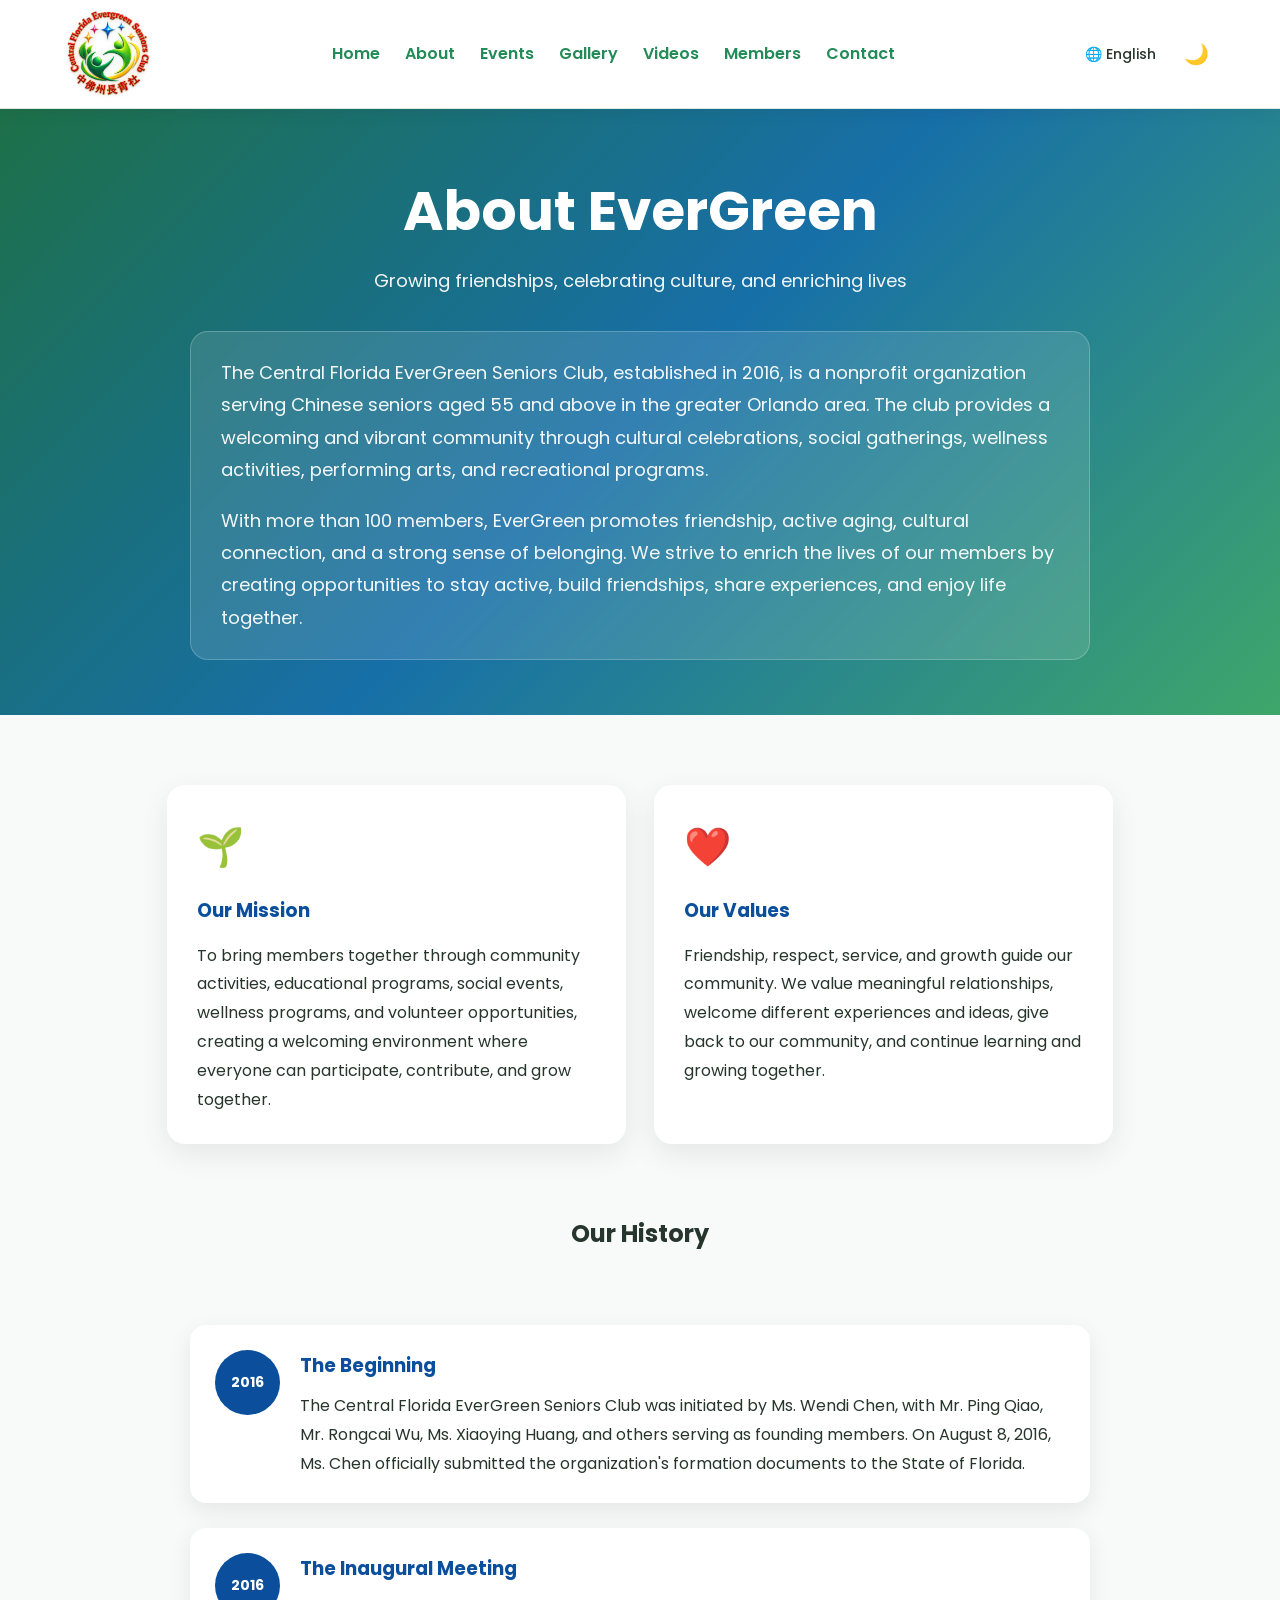
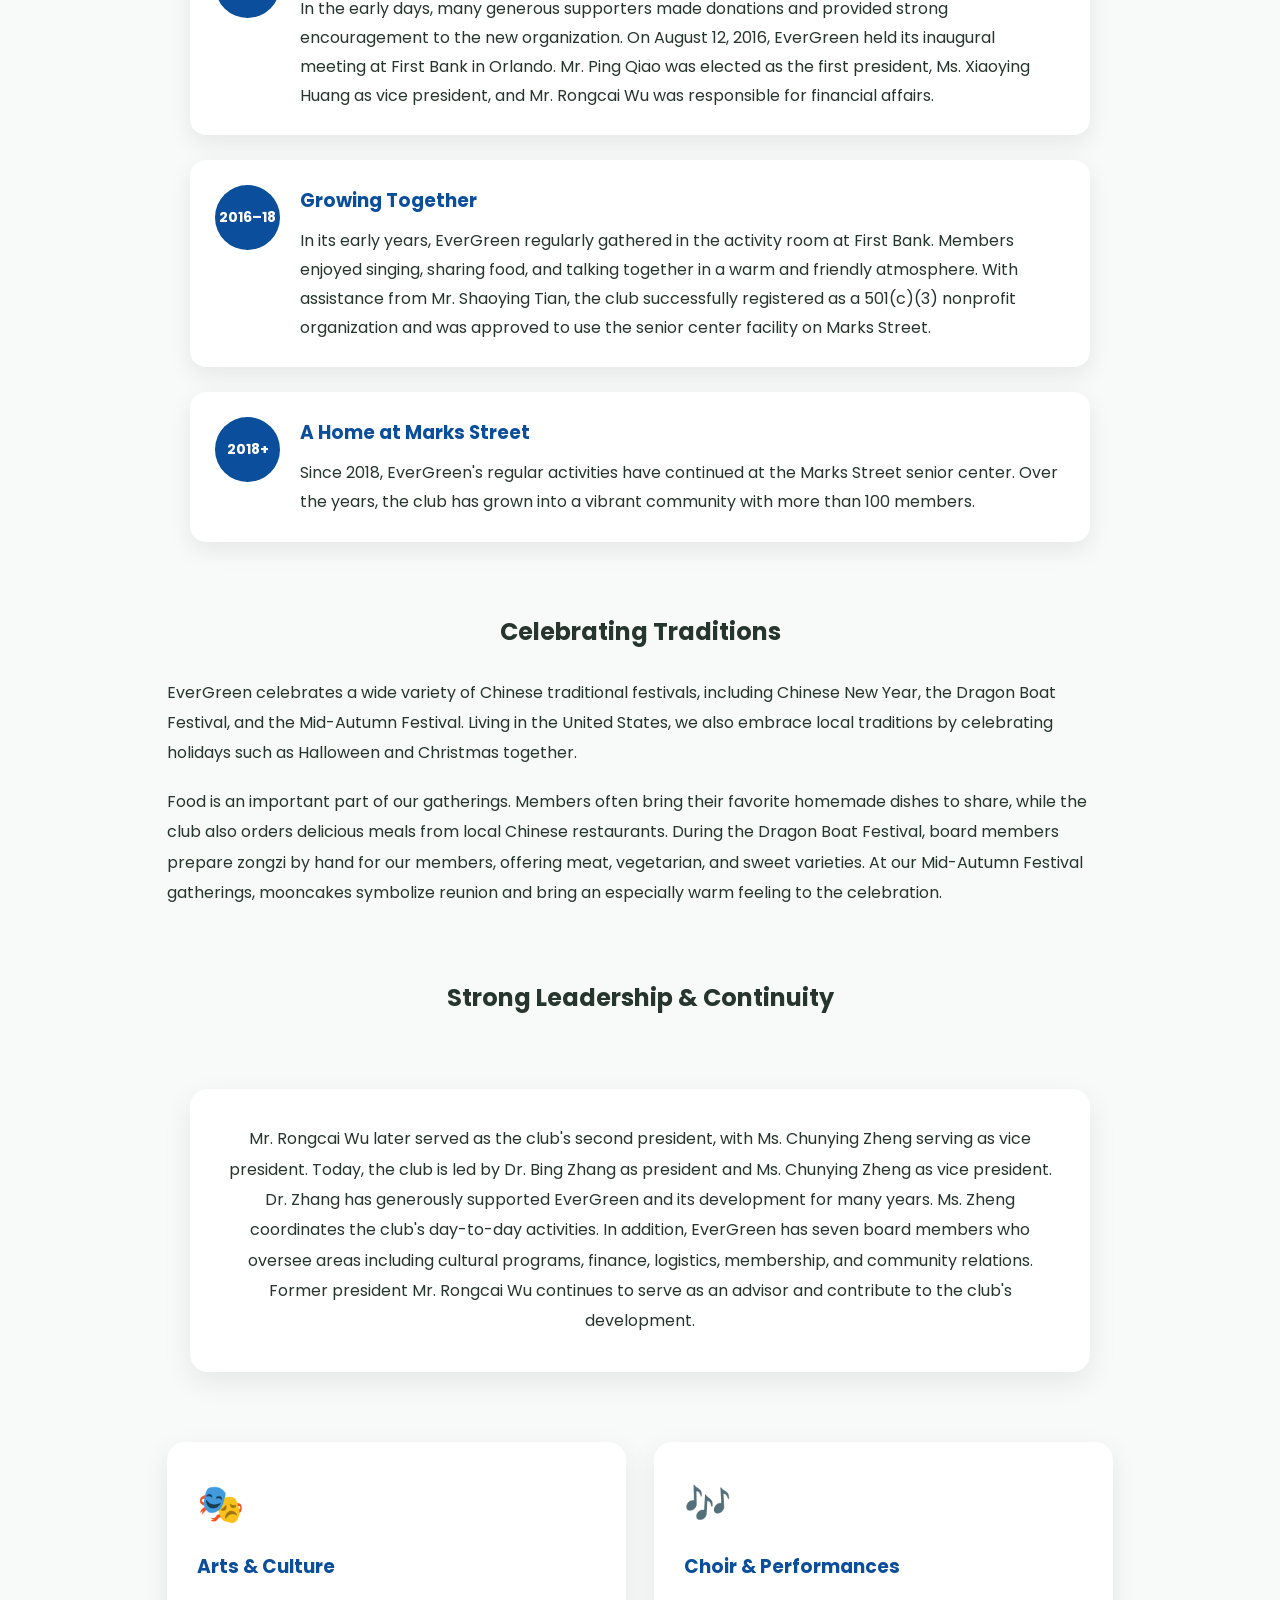
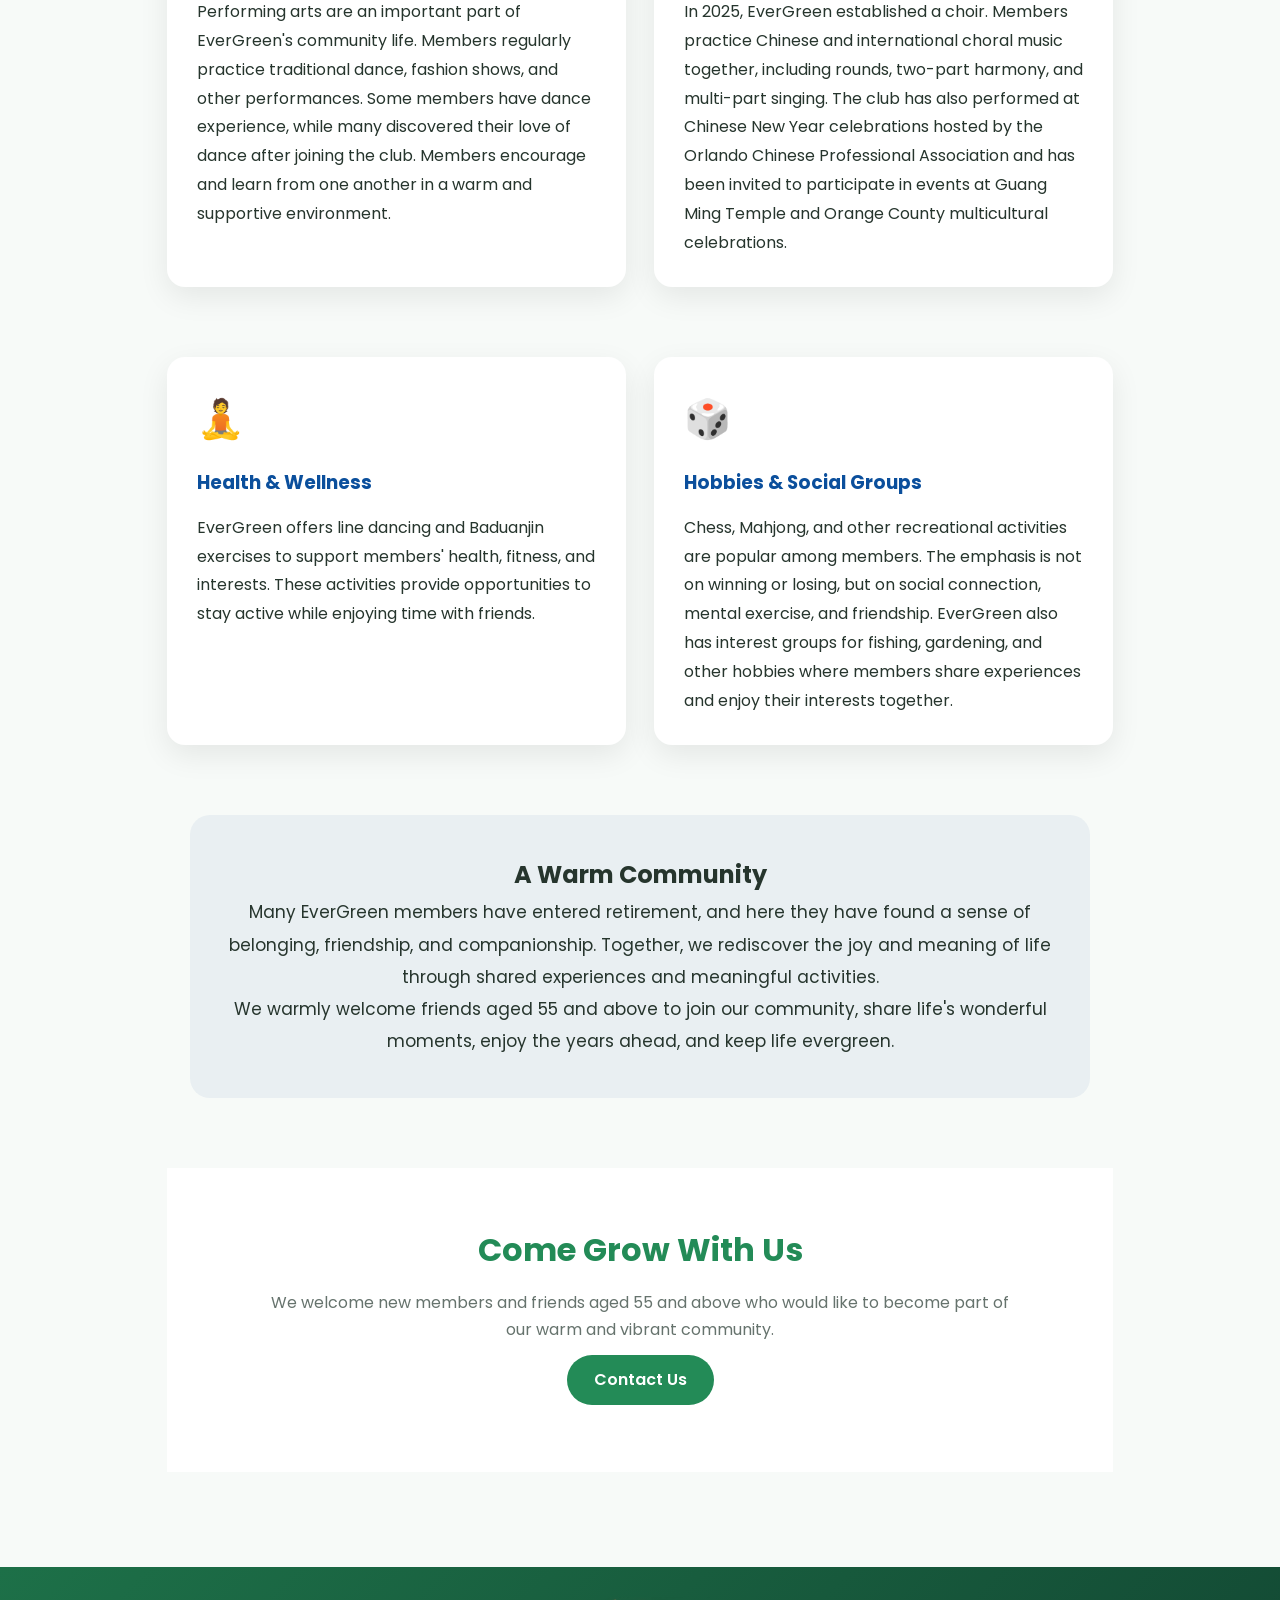
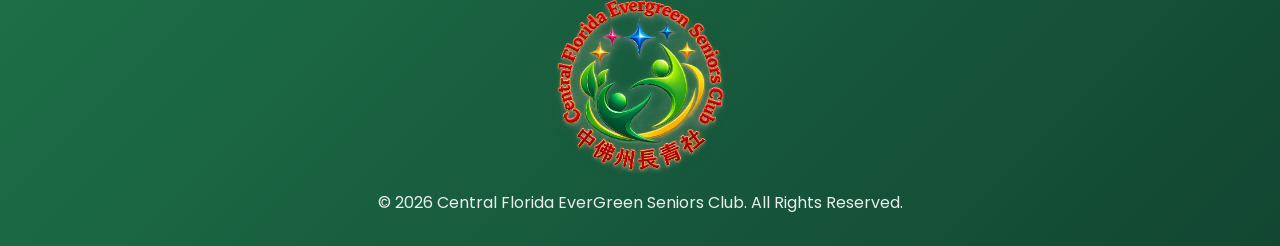
==== commit 92dfdf05: "updated About page layout" ====
--- a/about.html
+++ b/about.html
@@ -41,6 +41,7 @@
 
 
         #languageButton {
+
             border: none;
             background: transparent;
             color: inherit;
@@ -58,13 +59,14 @@
 
 
         #languageButton:hover {
+
             background: rgba(11, 79, 156, 0.10);
         }
 
 
         .language-menu {
+
             position: absolute;
-
             top: calc(100% + 8px);
             right: 0;
 
@@ -73,7 +75,6 @@
             background: white;
 
             border: 1px solid #E5E9EF;
-
             border-radius: 10px;
 
             box-shadow:
@@ -88,15 +89,16 @@
 
 
         .language-menu.show {
+
             display: block;
         }
 
 
         .language-menu button {
+
             width: 100%;
 
             border: none;
-
             background: transparent;
 
             text-align: left;
@@ -106,7 +108,6 @@
             border-radius: 7px;
 
             font-family: inherit;
-
             font-size: 14px;
 
             cursor: pointer;
@@ -116,6 +117,7 @@
 
 
         .language-menu button:hover {
+
             background: #EAF3FC;
             color: #0B4F9C;
         }
@@ -126,17 +128,20 @@
            ===================================== */
 
         body.dark .language-menu {
+
             background: #18232D;
             border-color: #2D3A45;
         }
 
 
         body.dark .language-menu button {
+
             color: #E5E9EF;
         }
 
 
         body.dark .language-menu button:hover {
+
             background: #24384A;
             color: #8FC5FF;
         }
@@ -147,45 +152,75 @@
            ===================================== */
 
         .about-content {
+
             max-width: 1100px;
+
             margin: 0 auto;
+
             padding: 70px 6%;
         }
 
 
         .about-section {
+
             max-width: 950px;
+
             margin: 0 auto 70px;
         }
 
 
         .about-section h2 {
+
             text-align: center;
+
             margin-bottom: 25px;
         }
 
 
         .about-section p {
+
             line-height: 1.9;
+
             margin-bottom: 18px;
         }
 
 
-        .about-intro {
-            text-align: center;
+        /* =====================================
+           INTRODUCTION INSIDE GREEN BANNER
+           ===================================== */
+
+        .banner-intro {
+
             max-width: 900px;
-            margin: 0 auto 70px;
-        }
-
-
-        .about-intro h2 {
-            margin-bottom: 25px;
-        }
-
-
-        .about-intro p {
-            font-size: 17px;
-            line-height: 1.9;
+
+            margin: 35px auto 0;
+
+            padding: 25px 30px;
+
+            background: rgba(255, 255, 255, 0.12);
+
+            border:
+                1px solid rgba(255, 255, 255, 0.22);
+
+            border-radius: 18px;
+
+            backdrop-filter: blur(4px);
+
+            text-align: left;
+        }
+
+
+        .banner-intro p {
+
+            margin: 0 0 18px;
+
+            line-height: 1.8;
+        }
+
+
+        .banner-intro p:last-child {
+
+            margin-bottom: 0;
         }
 
 
@@ -194,15 +229,19 @@
            ===================================== */
 
         .history-timeline {
+
             max-width: 900px;
+
             margin: 0 auto 70px;
         }
 
 
         .history-item {
+
             position: relative;
 
-            padding: 25px 30px 25px 110px;
+            padding:
+                25px 30px 25px 110px;
 
             margin-bottom: 25px;
 
@@ -216,6 +255,7 @@
 
 
         .history-year {
+
             position: absolute;
 
             left: 25px;
@@ -227,6 +267,7 @@
             border-radius: 50%;
 
             display: flex;
+
             align-items: center;
             justify-content: center;
 
@@ -243,13 +284,17 @@
 
 
         .history-item h3 {
+
             margin-bottom: 10px;
+
             color: #0B4F9C;
         }
 
 
         .history-item p {
+
             margin-bottom: 0;
+
             line-height: 1.8;
         }
 
@@ -259,6 +304,7 @@
            ===================================== */
 
         .feature-grid {
+
             display: grid;
 
             grid-template-columns:
@@ -273,6 +319,7 @@
 
 
         .feature-card {
+
             background: white;
 
             padding: 30px;
@@ -289,6 +336,7 @@
 
 
         .feature-card:hover {
+
             transform: translateY(-4px);
 
             box-shadow:
@@ -297,6 +345,7 @@
 
 
         .feature-icon {
+
             font-size: 38px;
 
             margin-bottom: 15px;
@@ -304,6 +353,7 @@
 
 
         .feature-card h3 {
+
             color: #0B4F9C;
 
             margin-bottom: 15px;
@@ -311,7 +361,9 @@
 
 
         .feature-card p {
+
             line-height: 1.8;
+
             margin-bottom: 0;
         }
 
@@ -321,6 +373,7 @@
            ===================================== */
 
         .leadership-box {
+
             max-width: 900px;
 
             margin: 0 auto 70px;
@@ -339,6 +392,7 @@
 
 
         .leadership-box p {
+
             line-height: 1.9;
         }
 
@@ -348,6 +402,7 @@
            ===================================== */
 
         .community-message {
+
             max-width: 900px;
 
             margin: 0 auto 70px;
@@ -358,12 +413,15 @@
 
             border-radius: 20px;
 
-            background: rgba(11, 79, 156, 0.06);
+            background:
+                rgba(11, 79, 156, 0.06);
         }
 
 
         .community-message p {
+
             font-size: 17px;
+
             line-height: 1.9;
         }
 
@@ -375,6 +433,7 @@
         body.dark .history-item,
         body.dark .feature-card,
         body.dark .leadership-box {
+
             background: #18232D;
 
             box-shadow:
@@ -384,12 +443,24 @@
 
         body.dark .history-item h3,
         body.dark .feature-card h3 {
+
             color: #8FC5FF;
         }
 
 
         body.dark .community-message {
+
             background: #182C3D;
+        }
+
+
+        body.dark .banner-intro {
+
+            background:
+                rgba(255, 255, 255, 0.08);
+
+            border-color:
+                rgba(255, 255, 255, 0.15);
         }
 
 
@@ -400,34 +471,61 @@
         @media (max-width: 700px) {
 
             .about-content {
-                padding: 50px 6%;
+
+                padding:
+                    50px 6%;
             }
 
 
             .feature-grid {
+
                 grid-template-columns: 1fr;
             }
 
 
             .history-item {
+
                 padding:
                     85px 22px 25px 22px;
             }
 
 
             .history-year {
+
                 left: 22px;
+
                 top: 20px;
             }
 
 
             .leadership-box {
-                padding: 28px 22px;
+
+                padding:
+                    28px 22px;
             }
 
 
             .community-message {
-                padding: 30px 22px;
+
+                padding:
+                    30px 22px;
+            }
+
+
+            .banner-intro {
+
+                padding:
+                    20px;
+
+                margin-top:
+                    25px;
+            }
+
+
+            .banner-intro p {
+
+                line-height:
+                    1.7;
             }
 
         }
@@ -468,9 +566,10 @@
 
             <li>
 
-                <a href="index.html"
-                   data-en="Home"
-                   data-zh="首页">
+                <a
+                    href="index.html"
+                    data-en="Home"
+                    data-zh="首页">
 
                     Home
 
@@ -481,9 +580,10 @@
 
             <li>
 
-                <a href="about.html"
-                   data-en="About"
-                   data-zh="关于我们">
+                <a
+                    href="about.html"
+                    data-en="About"
+                    data-zh="关于我们">
 
                     About
 
@@ -494,9 +594,10 @@
 
             <li>
 
-                <a href="events.html"
-                   data-en="Events"
-                   data-zh="活动">
+                <a
+                    href="events.html"
+                    data-en="Events"
+                    data-zh="活动">
 
                     Events
 
@@ -507,9 +608,10 @@
 
             <li>
 
-                <a href="gallery.html"
-                   data-en="Gallery"
-                   data-zh="相册">
+                <a
+                    href="gallery.html"
+                    data-en="Gallery"
+                    data-zh="相册">
 
                     Gallery
 
@@ -520,9 +622,10 @@
 
             <li>
 
-                <a href="videos.html"
-                   data-en="Videos"
-                   data-zh="视频">
+                <a
+                    href="videos.html"
+                    data-en="Videos"
+                    data-zh="视频">
 
                     Videos
 
@@ -533,9 +636,10 @@
 
             <li>
 
-                <a href="members.html"
-                   data-en="Members"
-                   data-zh="会员">
+                <a
+                    href="members.html"
+                    data-en="Members"
+                    data-zh="会员">
 
                     Members
 
@@ -546,9 +650,10 @@
 
             <li>
 
-                <a href="contact.html"
-                   data-en="Contact"
-                   data-zh="联系我们">
+                <a
+                    href="contact.html"
+                    data-en="Contact"
+                    data-zh="联系我们">
 
                     Contact
 
@@ -643,6 +748,7 @@
 
 <section class="page-banner">
 
+
     <h1
         data-en="About EverGreen"
         data-zh="关于中佛州长青社">
@@ -661,26 +767,10 @@
 
     </p>
 
-</section>
-
-
-
-<!-- =========================================
-     ABOUT / ABSTRACT
-     ========================================= -->
-
-<section class="about-content">
-
-
-    <div class="about-intro">
-
-        <h2
-            data-en="About Central Florida EverGreen Seniors Club"
-            data-zh="关于中佛州长青社">
-
-            About Central Florida EverGreen Seniors Club
-
-        </h2>
+
+    <!-- ABOUT INTRODUCTION -->
+
+    <div class="banner-intro">
 
 
         <p
@@ -712,22 +802,38 @@
 
         </p>
 
+
     </div>
 
+</section>
+
+
+
+<!-- =========================================
+     MAIN ABOUT CONTENT
+     ========================================= -->
+
+<section class="about-content">
+
 
 
     <!-- =====================================
-         MISSION / VISION / VALUES
+         MISSION / VALUES
          ===================================== -->
 
     <div class="feature-grid">
 
 
+        <!-- MISSION -->
+
         <div class="feature-card">
 
             <div class="feature-icon">
+
                 🌱
+
             </div>
+
 
             <h3
                 data-en="Our Mission"
@@ -736,6 +842,7 @@
                 Our Mission
 
             </h3>
+
 
             <p
                 data-en="To bring members together through community activities, educational programs, social events, wellness programs, and volunteer opportunities, creating a welcoming environment where everyone can participate, contribute, and grow together."
@@ -754,11 +861,16 @@
 
 
 
+        <!-- VALUES -->
+
         <div class="feature-card">
 
             <div class="feature-icon">
+
                 ❤️
+
             </div>
+
 
             <h3
                 data-en="Our Values"
@@ -767,6 +879,7 @@
                 Our Values
 
             </h3>
+
 
             <p
                 data-en="Friendship, respect, service, and growth guide our community. We value meaningful relationships, welcome different experiences and ideas, give back to our community, and continue learning and growing together."
@@ -782,6 +895,7 @@
 
         </div>
 
+
     </div>
 
 
@@ -807,11 +921,16 @@
     <div class="history-timeline">
 
 
+        <!-- 2016 -->
+
         <div class="history-item">
 
             <div class="history-year">
+
                 2016
+
             </div>
+
 
             <h3
                 data-en="The Beginning"
@@ -820,6 +939,7 @@
                 The Beginning
 
             </h3>
+
 
             <p
                 data-en="The Central Florida EverGreen Seniors Club was initiated by Ms. Wendi Chen, with Mr. Ping Qiao, Mr. Rongcai Wu, Ms. Xiaoying Huang, and others serving as founding members. On August 8, 2016, Ms. Chen officially submitted the organization's formation documents to the State of Florida."
@@ -840,11 +960,16 @@
 
 
 
+        <!-- INAUGURAL MEETING -->
+
         <div class="history-item">
 
             <div class="history-year">
+
                 2016
+
             </div>
+
 
             <h3
                 data-en="The Inaugural Meeting"
@@ -853,6 +978,7 @@
                 The Inaugural Meeting
 
             </h3>
+
 
             <p
                 data-en="In the early days, many generous supporters made donations and provided strong encouragement to the new organization. On August 12, 2016, EverGreen held its inaugural meeting at First Bank in Orlando. Mr. Ping Qiao was elected as the first president, Ms. Xiaoying Huang as vice president, and Mr. Rongcai Wu was responsible for financial affairs."
@@ -874,11 +1000,16 @@
 
 
 
+        <!-- 2016–18 -->
+
         <div class="history-item">
 
             <div class="history-year">
+
                 2016–18
+
             </div>
+
 
             <h3
                 data-en="Growing Together"
@@ -887,6 +1018,7 @@
                 Growing Together
 
             </h3>
+
 
             <p
                 data-en="In its early years, EverGreen regularly gathered in the activity room at First Bank. Members enjoyed singing, sharing food, and talking together in a warm and friendly atmosphere. With assistance from Mr. Shaoying Tian, the club successfully registered as a 501(c)(3) nonprofit organization and was approved to use the senior center facility on Marks Street."
@@ -908,11 +1040,16 @@
 
 
 
+        <!-- 2018+ -->
+
         <div class="history-item">
 
             <div class="history-year">
+
                 2018+
+
             </div>
+
 
             <h3
                 data-en="A Home at Marks Street"
@@ -921,6 +1058,7 @@
                 A Home at Marks Street
 
             </h3>
+
 
             <p
                 data-en="Since 2018, EverGreen's regular activities have continued at the Marks Street senior center. Over the years, the club has grown into a vibrant community with more than 100 members."
@@ -936,6 +1074,7 @@
 
         </div>
 
+
     </div>
 
 
@@ -945,6 +1084,7 @@
          ===================================== -->
 
     <div class="about-section">
+
 
         <h2
             data-en="Celebrating Traditions"
@@ -1009,6 +1149,7 @@
 
     <div class="leadership-box">
 
+
         <p
             data-en="Mr. Rongcai Wu later served as the club's second president, with Ms. Chunying Zheng serving as vice president. Today, the club is led by Dr. Bing Zhang as president and Ms. Chunying Zheng as vice president."
             data-zh="之后，吴荣财先生当选为第二任社长，郑春英女士担任副社长。目前，长青社由张兵博士担任社长，郑春英女士担任副社长。">
@@ -1051,9 +1192,13 @@
 
         <div class="feature-card">
 
+
             <div class="feature-icon">
+
                 🎭
+
             </div>
+
 
             <h3
                 data-en="Arts & Culture"
@@ -1086,9 +1231,13 @@
 
         <div class="feature-card">
 
+
             <div class="feature-icon">
+
                 🎶
+
             </div>
+
 
             <h3
                 data-en="Choir & Performances"
@@ -1118,6 +1267,7 @@
 
         </div>
 
+
     </div>
 
 
@@ -1131,9 +1281,13 @@
 
         <div class="feature-card">
 
+
             <div class="feature-icon">
+
                 🧘
+
             </div>
+
 
             <h3
                 data-en="Health & Wellness"
@@ -1162,9 +1316,13 @@
 
         <div class="feature-card">
 
+
             <div class="feature-icon">
+
                 🎲
+
             </div>
+
 
             <h3
                 data-en="Hobbies & Social Groups"
@@ -1192,6 +1350,7 @@
 
         </div>
 
+
     </div>
 
 
@@ -1201,6 +1360,7 @@
          ===================================== -->
 
     <div class="community-message">
+
 
         <h2
             data-en="A Warm Community"
@@ -1235,16 +1395,19 @@
 
         </p>
 
+
     </div>
 
 
 
     <!-- =====================================
          CONTRIBUTOR
+         HIDDEN
          ===================================== -->
 
-    <div class="about-section"
-         style="text-align:center; display:none;">
+    <div
+        class="about-section"
+        style="text-align:center; display:none;">
 
         <p
             data-en="Written by the EverGreen Club Board of Directors"
@@ -1263,6 +1426,7 @@
          ===================================== -->
 
     <section class="mission">
+
 
         <h2
             data-en="Come Grow With Us"
@@ -1294,6 +1458,7 @@
 
         </a>
 
+
     </section>
 
 
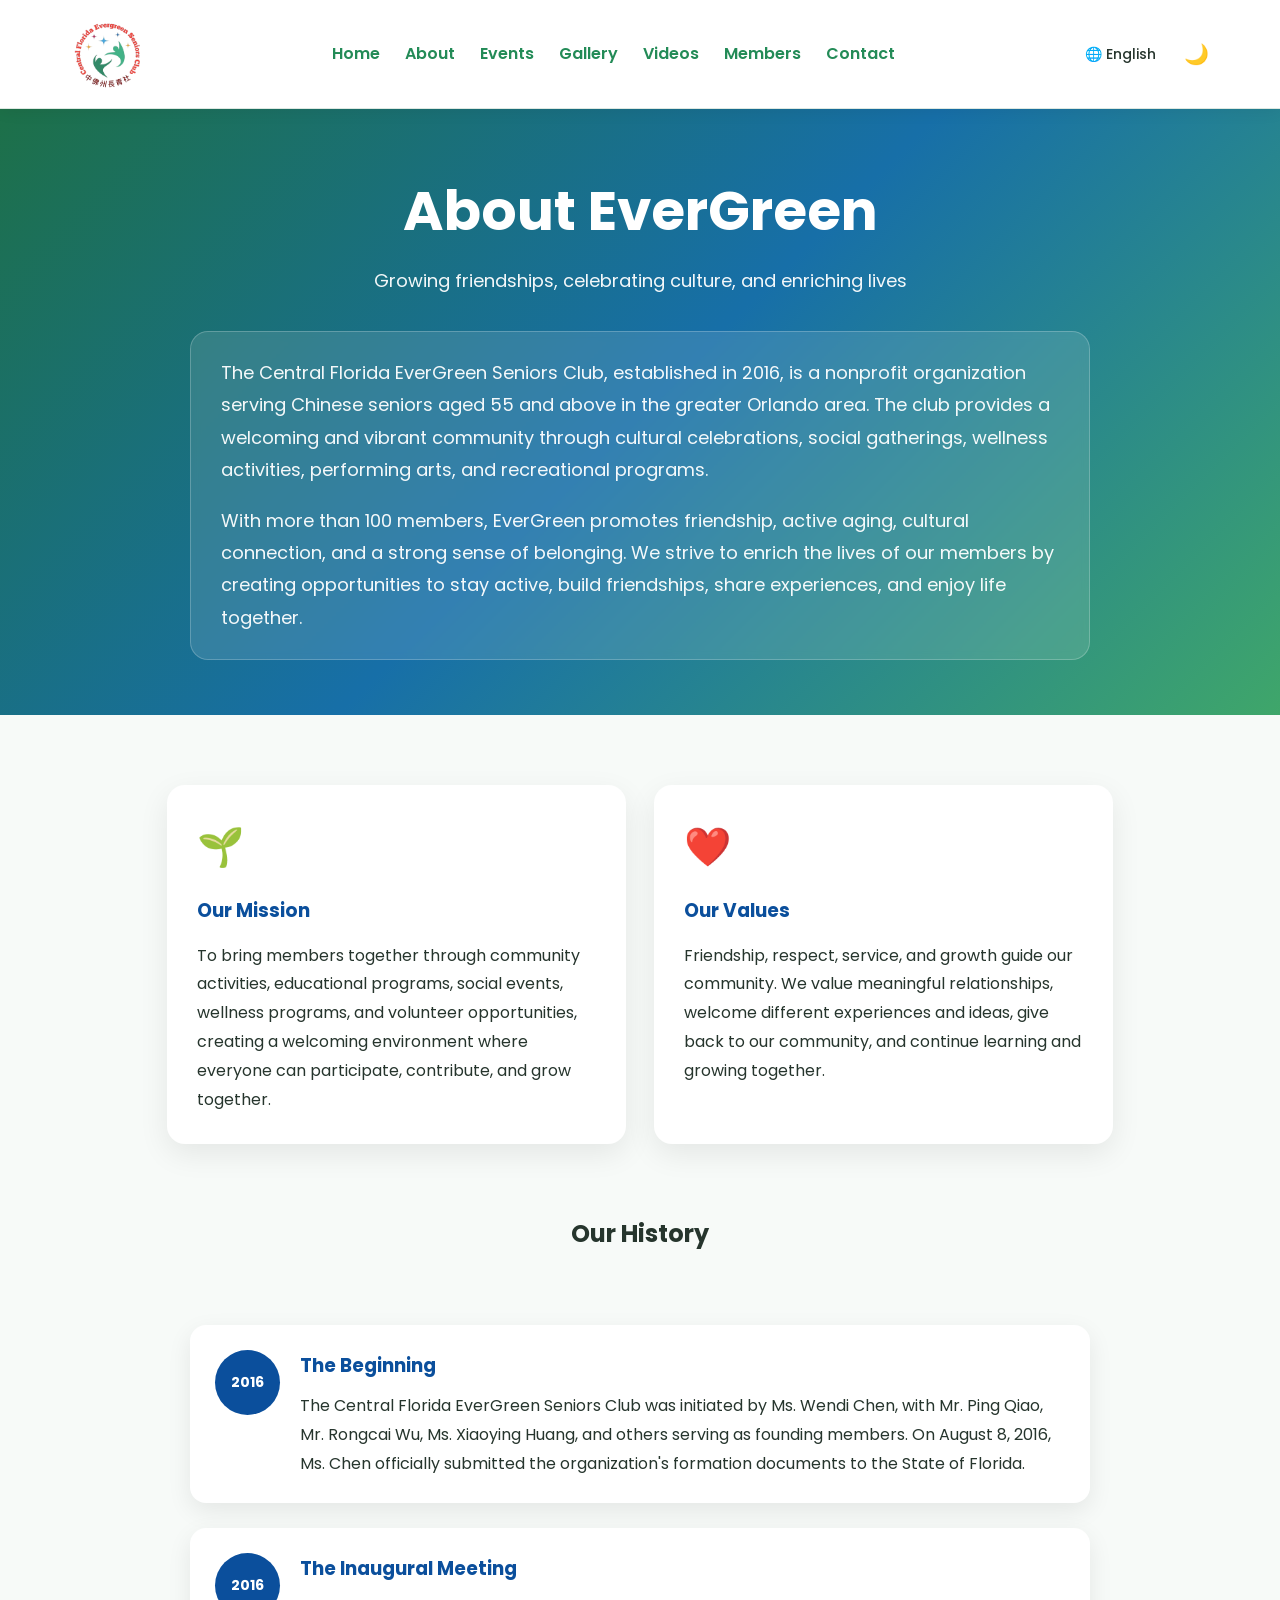
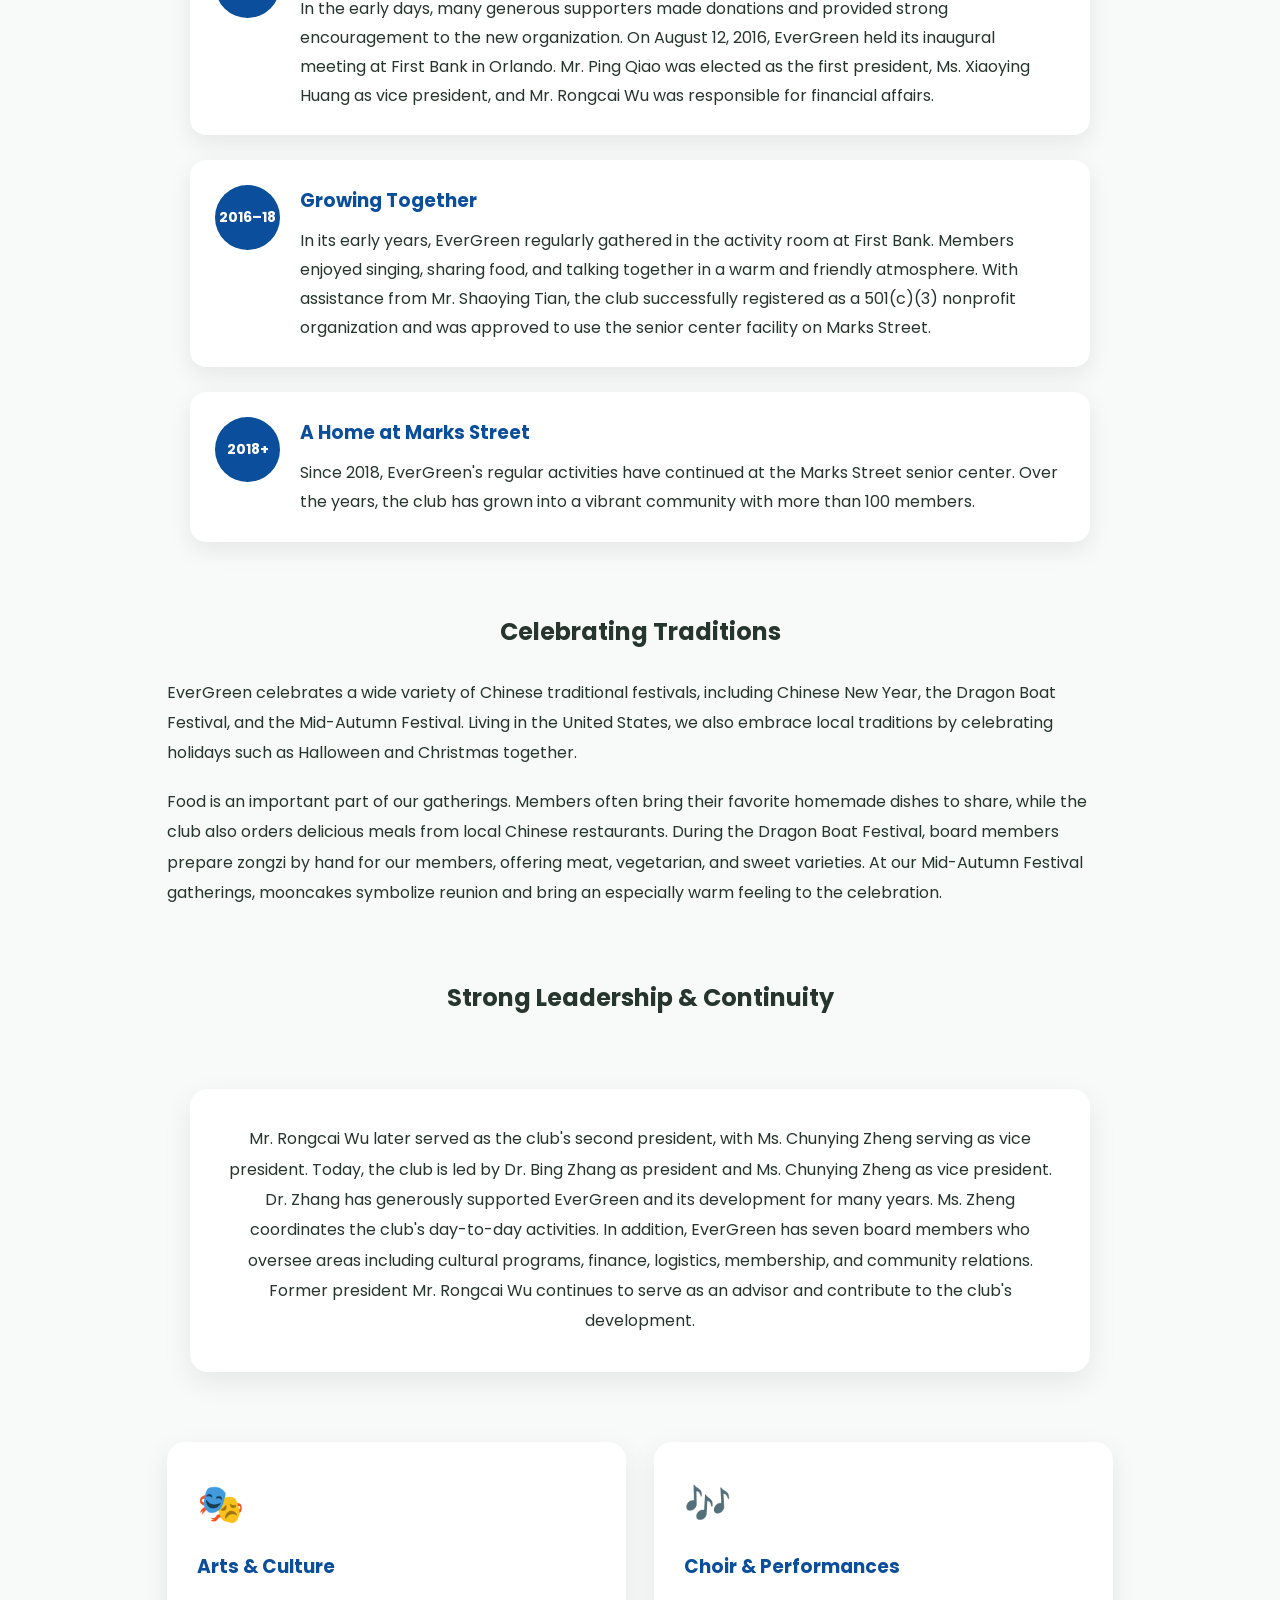
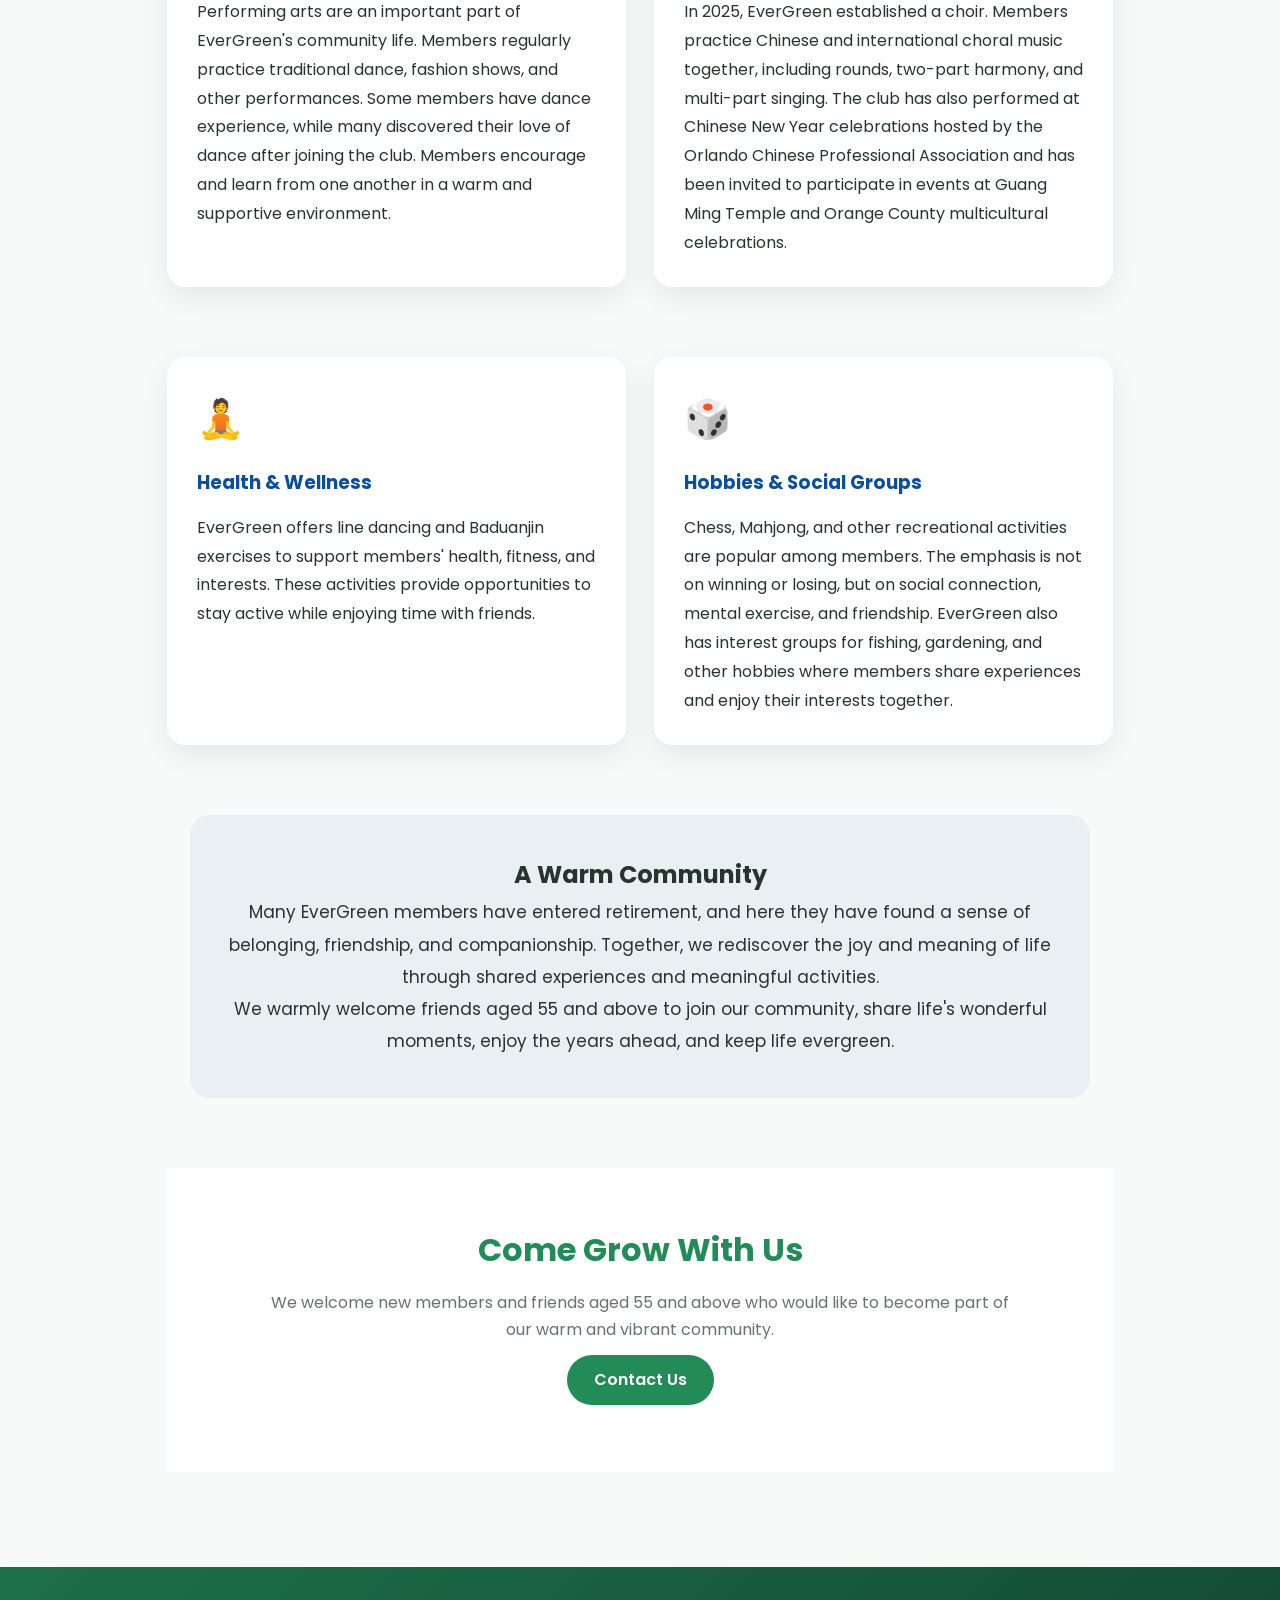
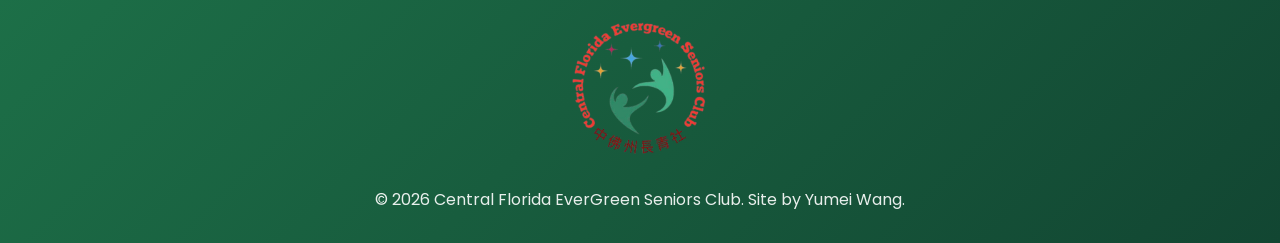
==== commit e30871ba: "Updated some Words" ====
--- a/about.html
+++ b/about.html
@@ -1480,7 +1480,8 @@
 
 
     <p
-        data-en="© 2026 Central Florida EverGreen Seniors Club. All Rights Reserved."
+
+        data-en="© 2026 Central Florida EverGreen Seniors Club. Site by Yumei Wang."
         data-zh="© 2026 中佛州长青社。版权所有。">
 
         © 2026 Central Florida EverGreen Seniors Club.
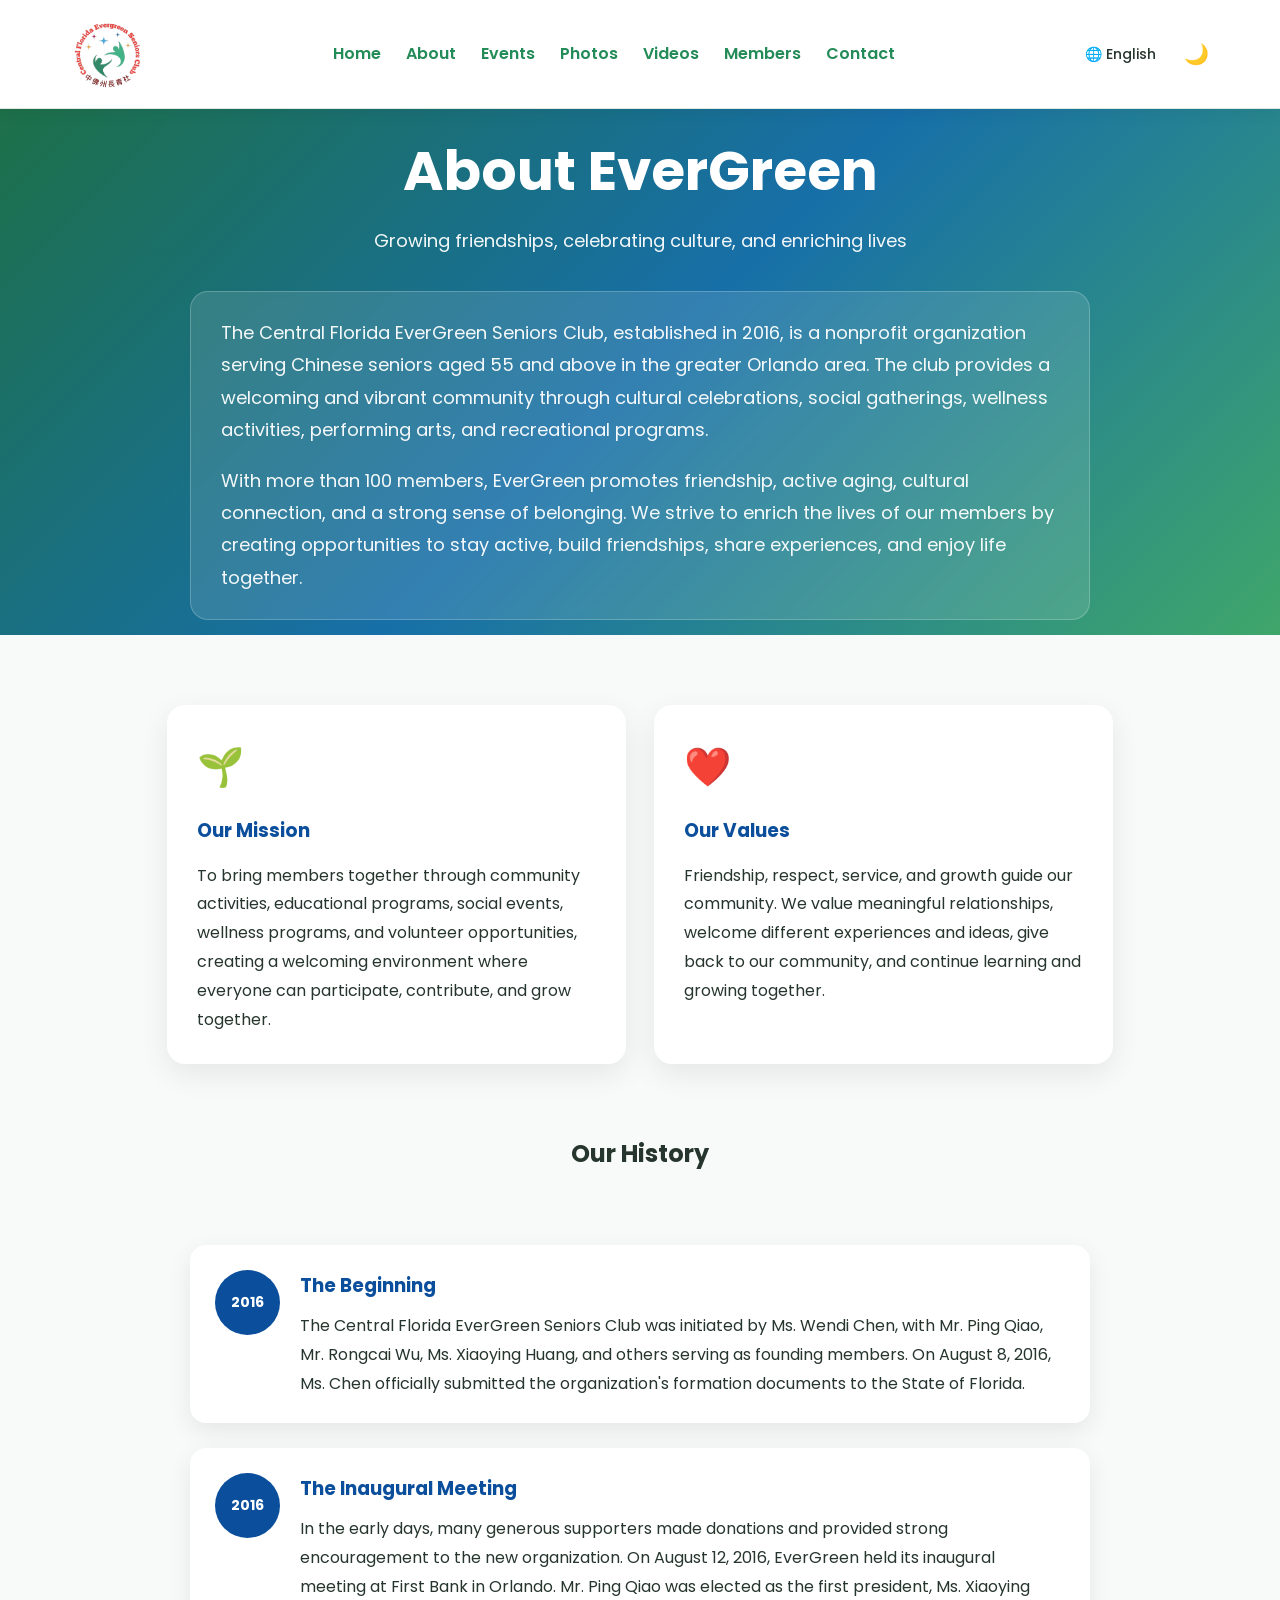
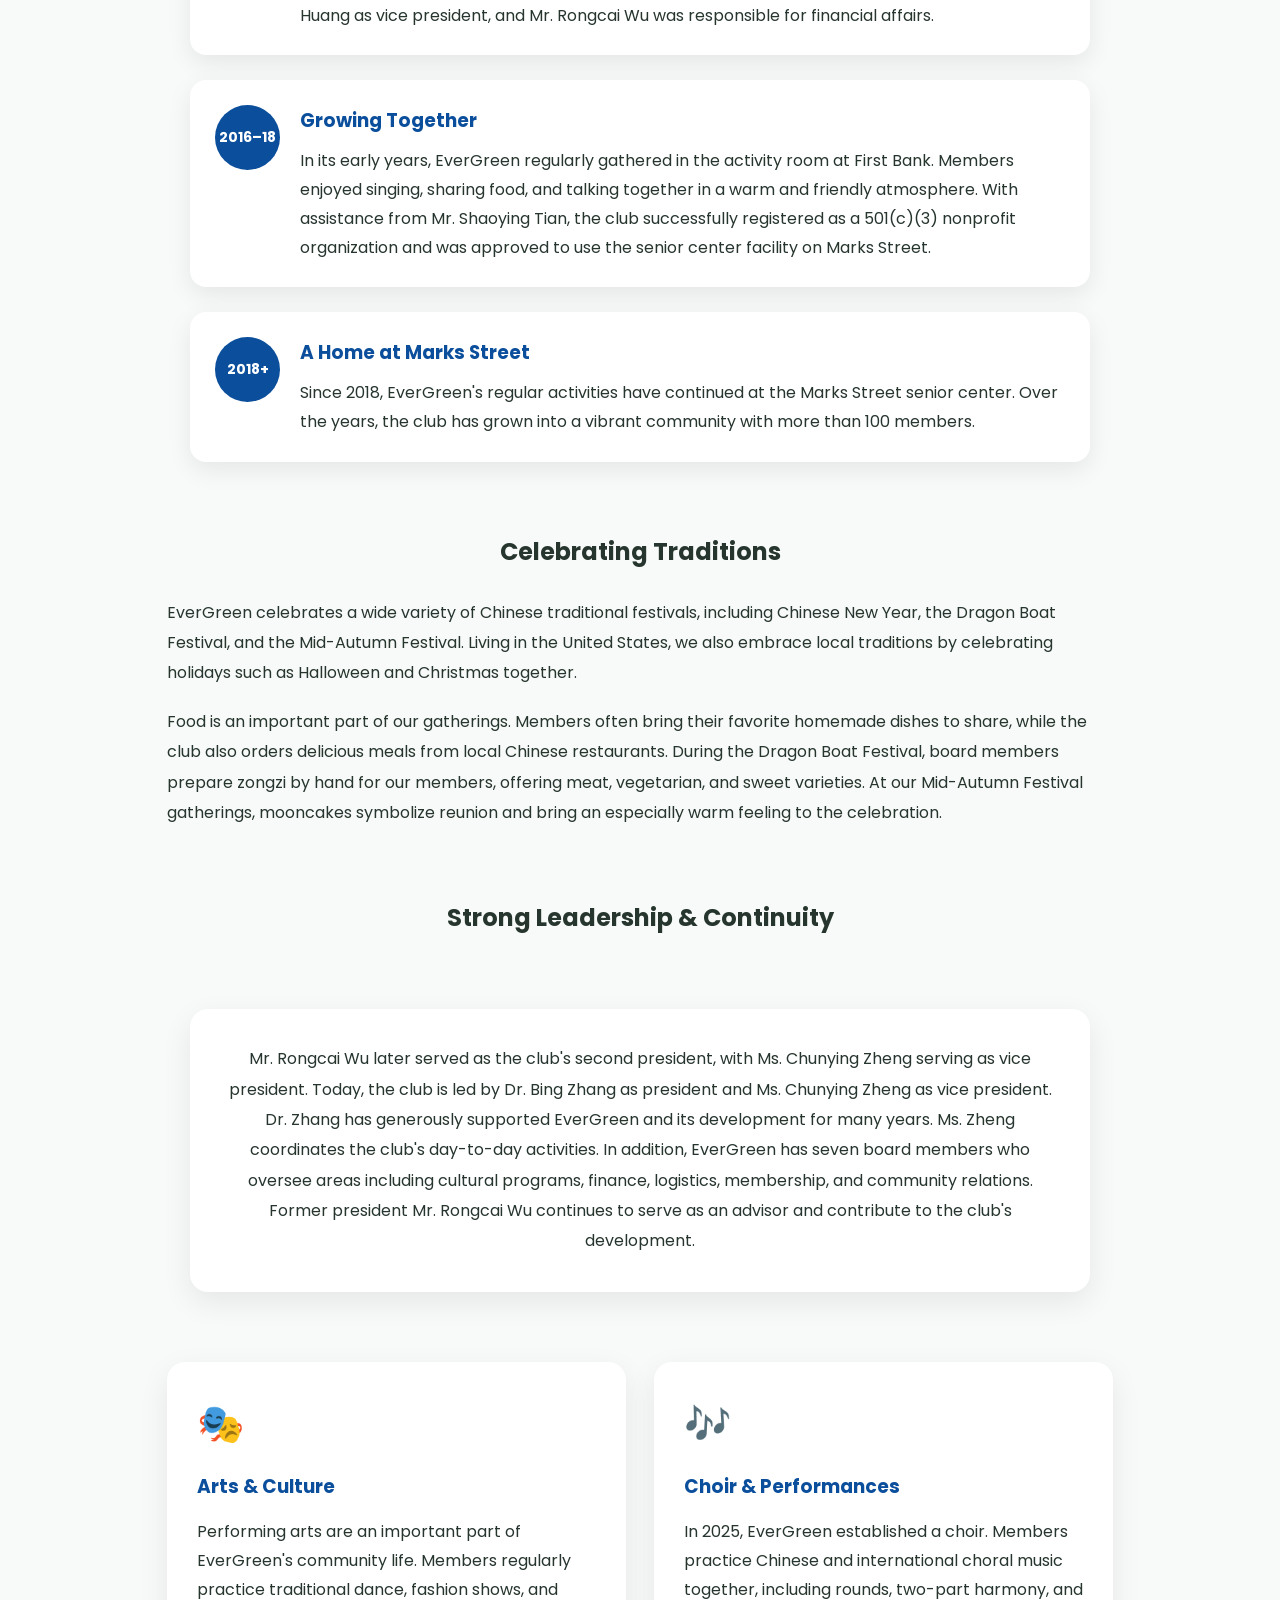
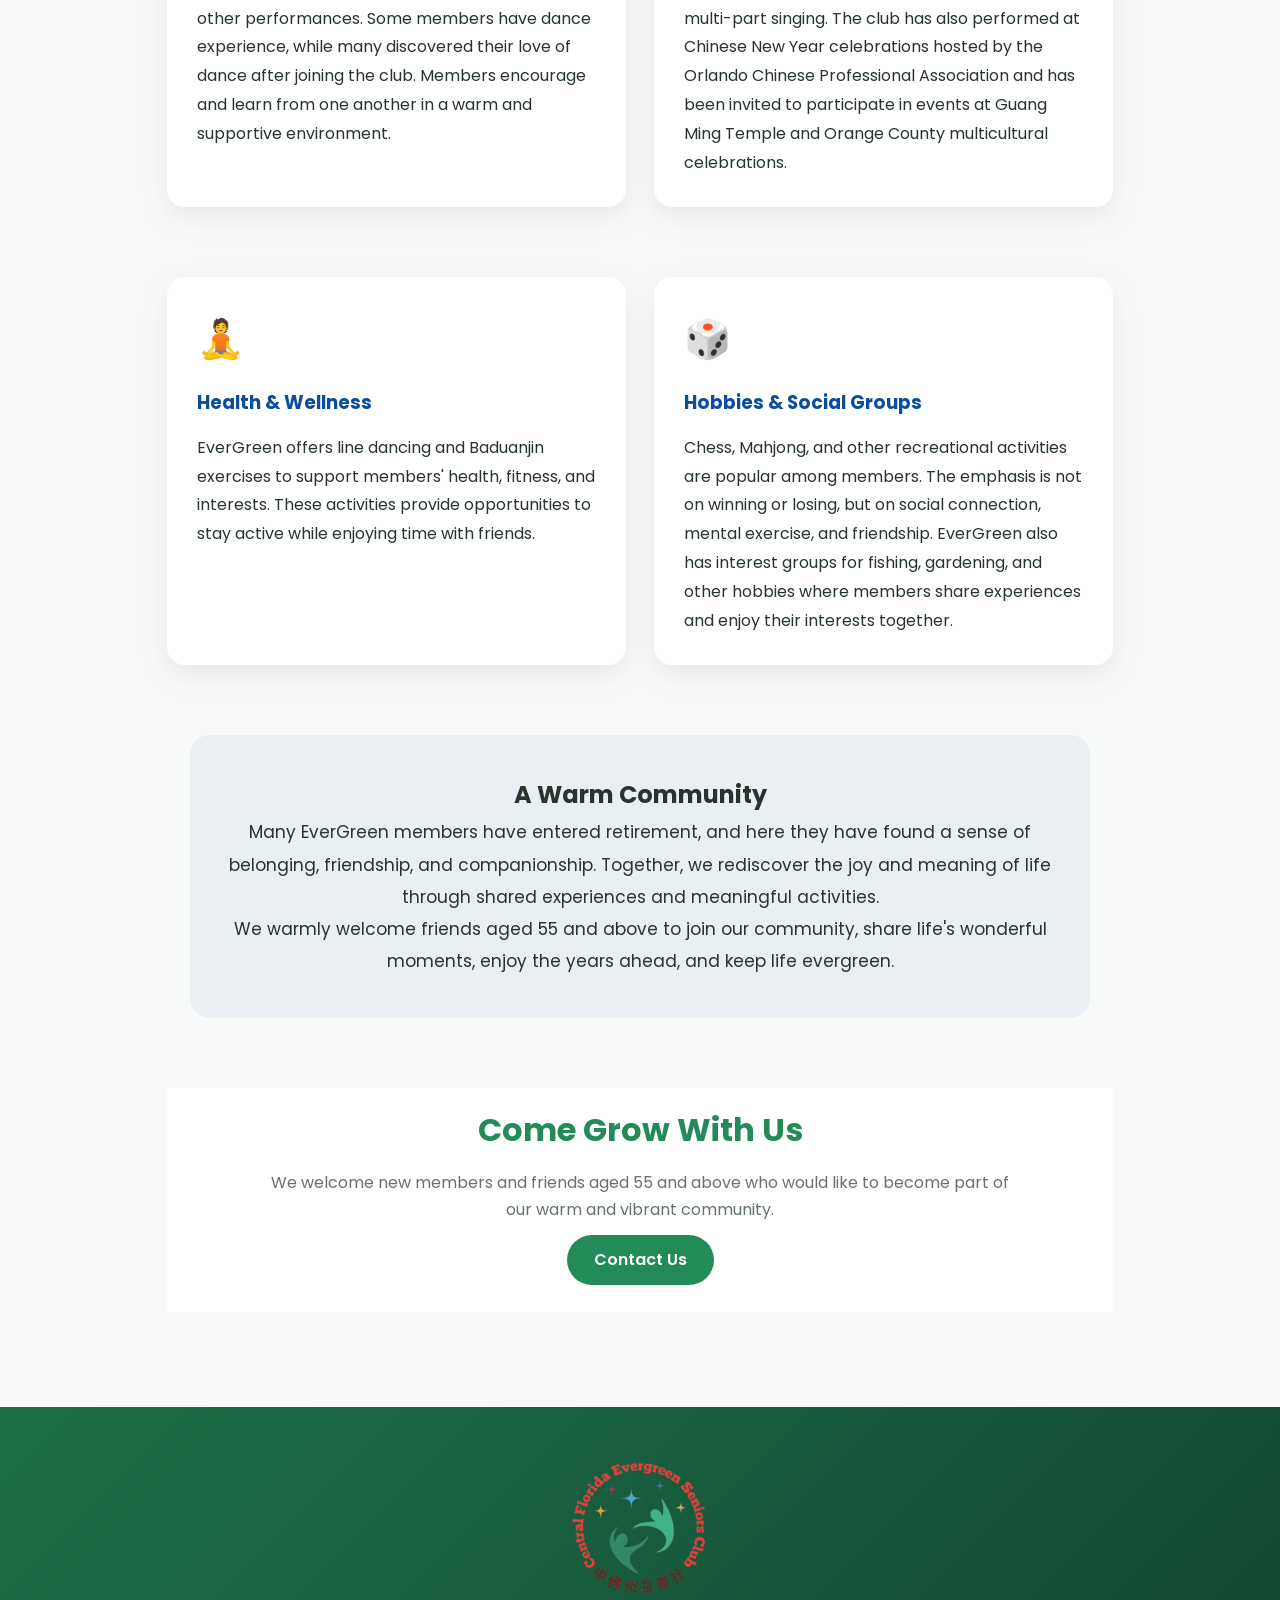
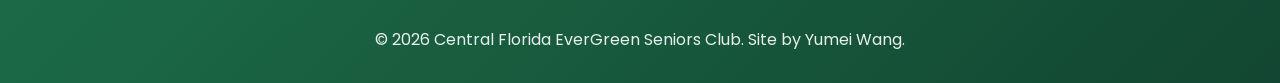
==== commit b2539109: "change title  name gallery to photos" ====
--- a/about.html
+++ b/about.html
@@ -609,8 +609,8 @@
             <li>
 
                 <a
-                    href="gallery.html"
-                    data-en="Gallery"
+                    href="photos.html"
+                    data-en="Photos"
                     data-zh="相册">
 
                     Gallery
--- a/assets/css/style.css
+++ b/assets/css/style.css
@@ -515,7 +515,7 @@
 
 .mission {
 
-    padding: 55px 10%;
+    padding: 15px 10%;
 
     text-align: center;
 
@@ -535,7 +535,7 @@
 
 .mission p {
 
-    max-width: 750px;
+    max-width: 800px;
 
     margin: auto;
 
@@ -700,7 +700,7 @@
 
     text-align: center;
 
-    padding: 55px 20px;
+    padding: 15px 20px;
 }
 
 
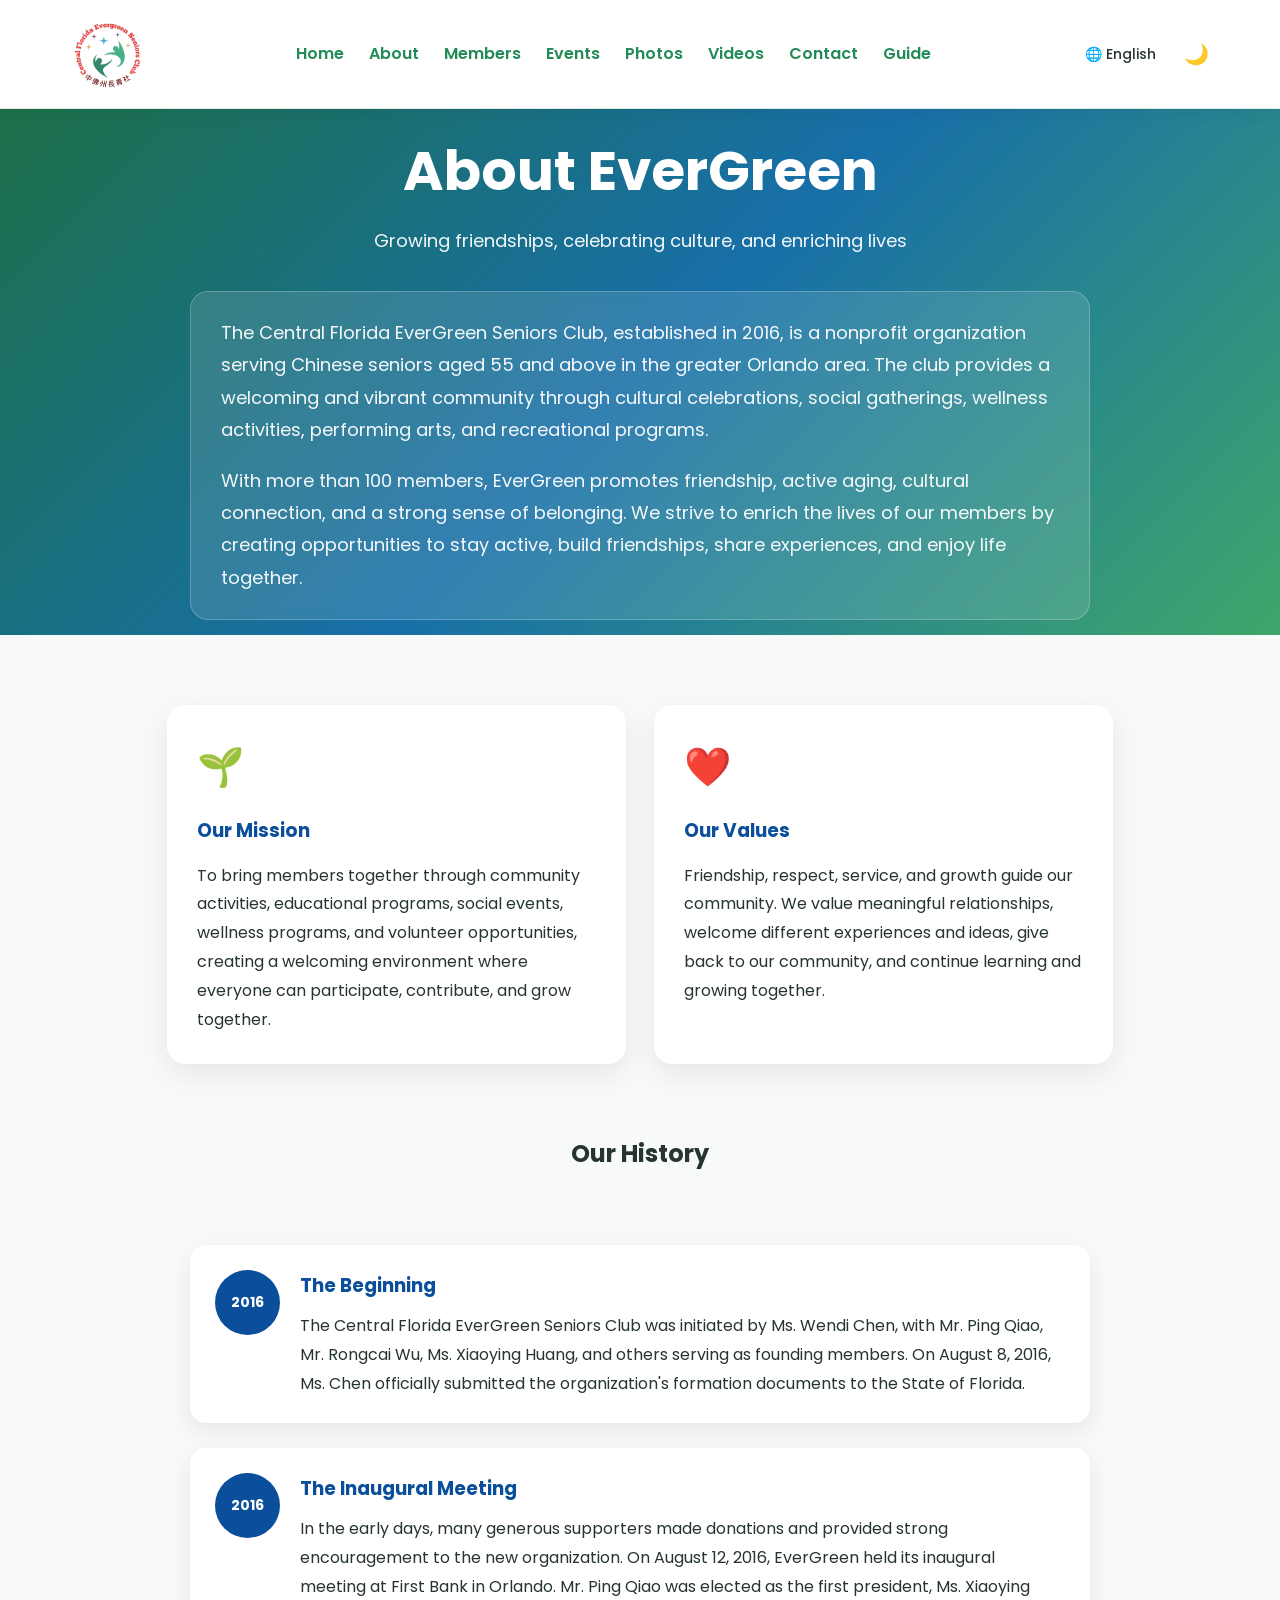
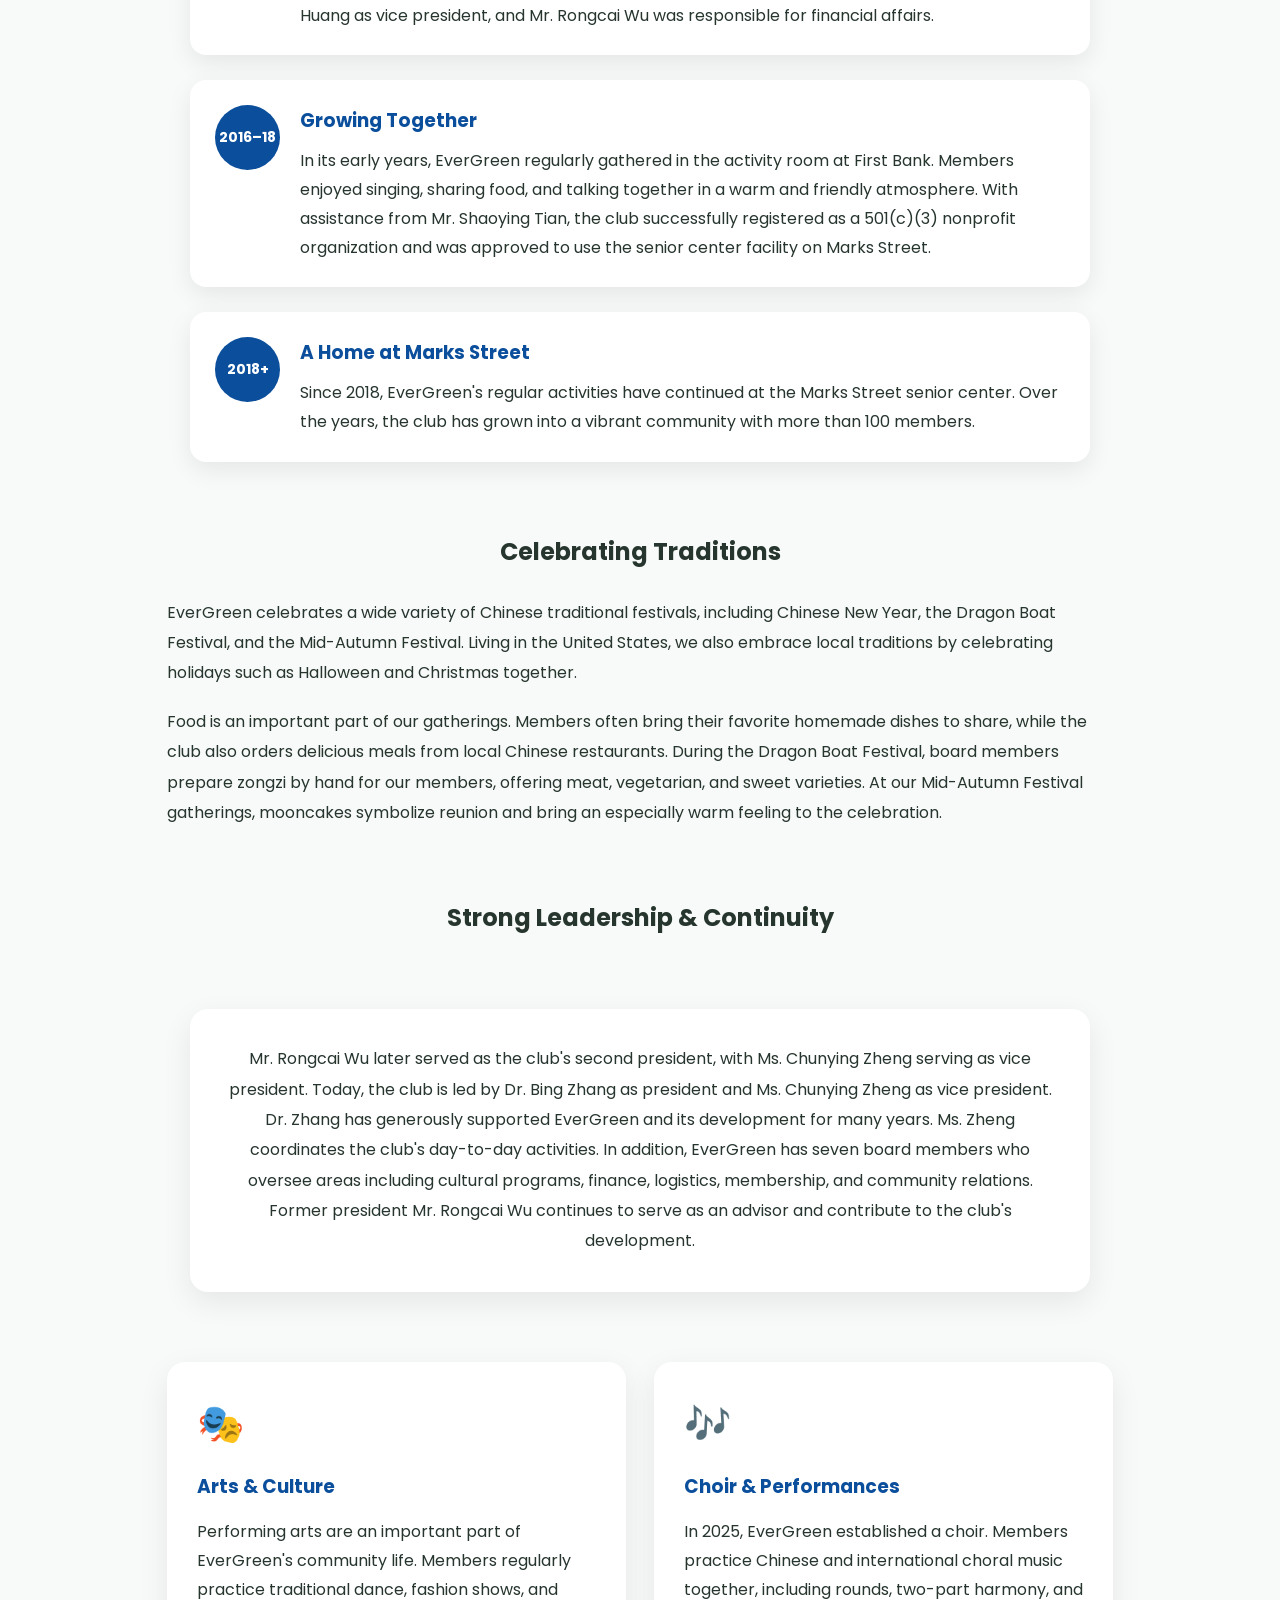
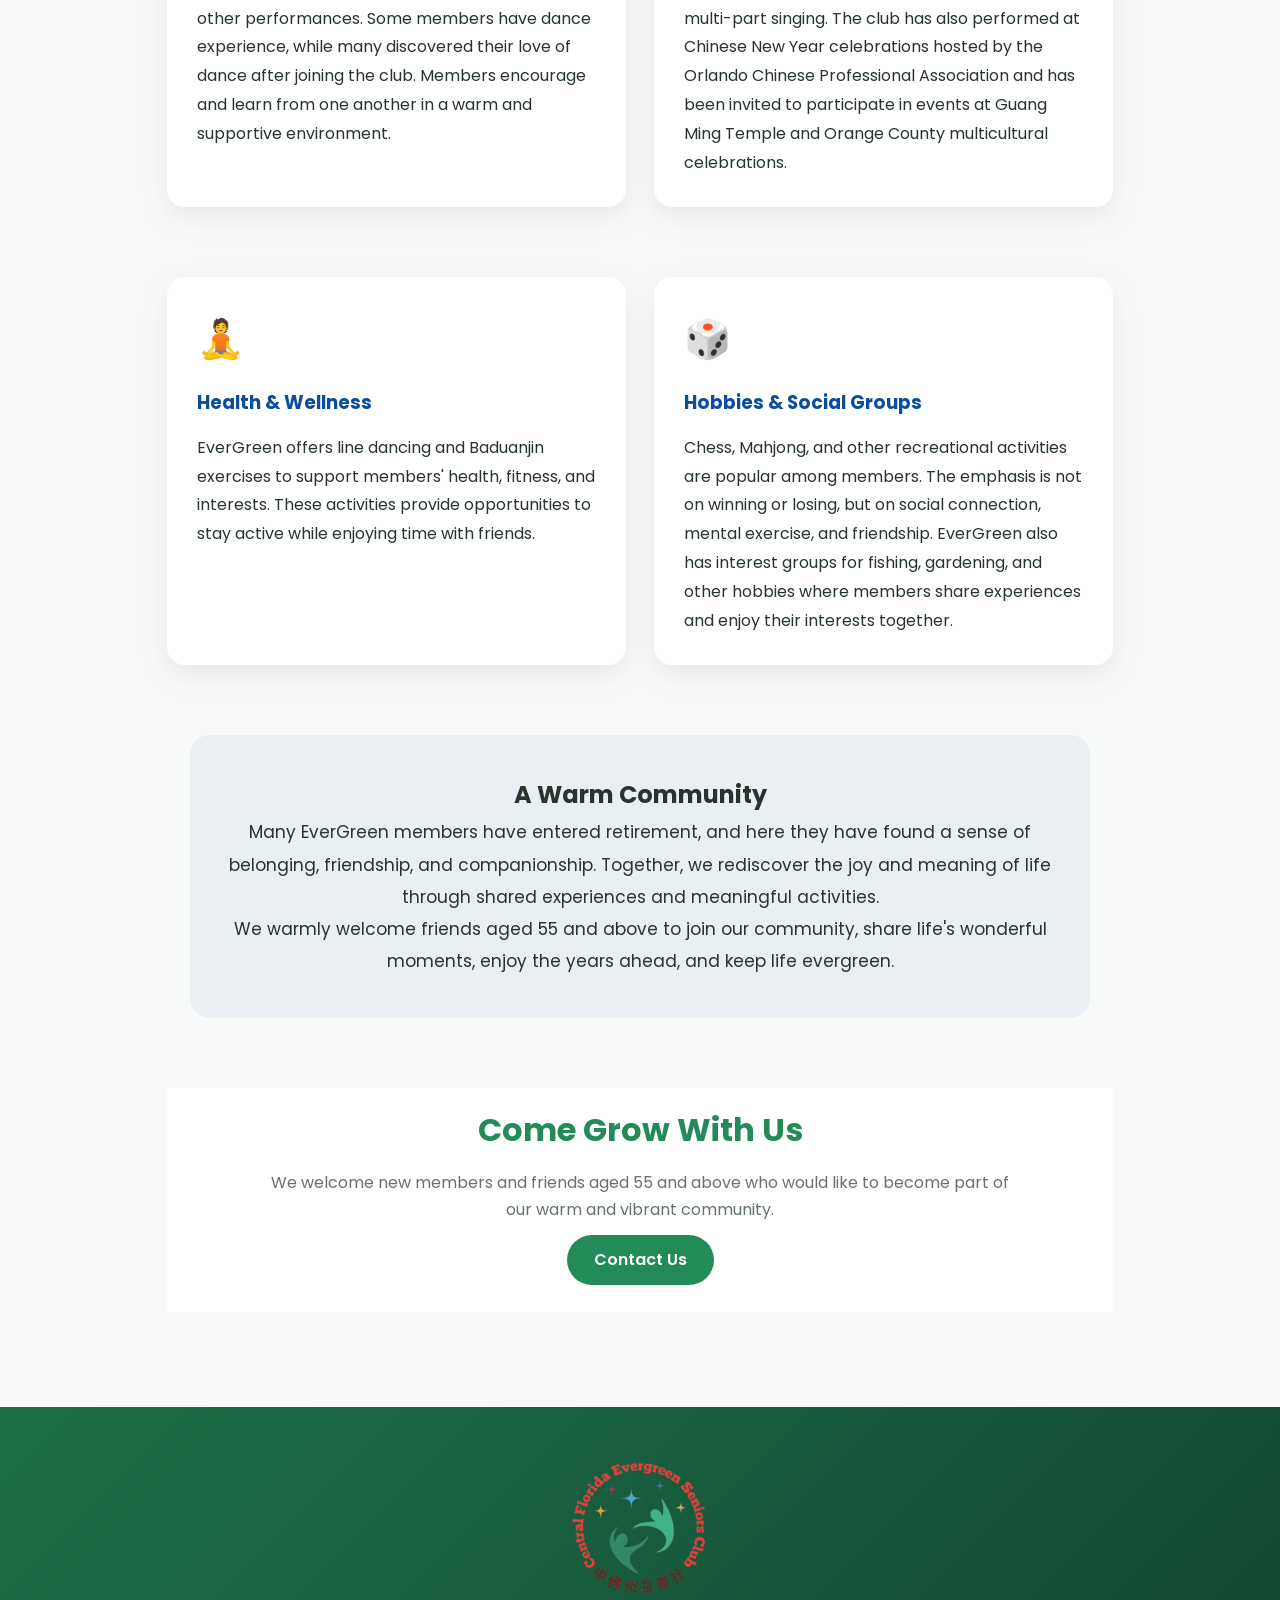
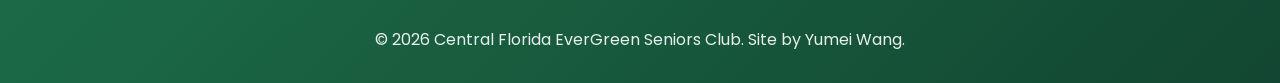
==== commit 21ae70d5: "update board photos" ====
--- a/about.html
+++ b/about.html
@@ -563,104 +563,77 @@
 
         <ul class="nav-links">
 
-
             <li>
-
                 <a
                     href="index.html"
                     data-en="Home"
                     data-zh="首页">
-
                     Home
-
                 </a>
-
             </li>
 
-
             <li>
-
                 <a
                     href="about.html"
                     data-en="About"
                     data-zh="关于我们">
-
                     About
-
                 </a>
-
             </li>
 
-
             <li>
-
+                <a
+                    href="members.html"
+                    data-en="Members"
+                    data-zh="会员">
+                    Members
+                </a>
+            </li>
+
+            <li>
                 <a
                     href="events.html"
                     data-en="Events"
                     data-zh="活动">
-
                     Events
-
                 </a>
-
             </li>
 
-
             <li>
-
                 <a
                     href="photos.html"
                     data-en="Photos"
                     data-zh="相册">
-
-                    Gallery
-
+                    Photos
                 </a>
-
             </li>
 
-
             <li>
-
                 <a
                     href="videos.html"
                     data-en="Videos"
                     data-zh="视频">
-
                     Videos
-
                 </a>
-
             </li>
 
-
             <li>
-
-                <a
-                    href="members.html"
-                    data-en="Members"
-                    data-zh="会员">
-
-                    Members
-
-                </a>
-
-            </li>
-
-
-            <li>
-
                 <a
                     href="contact.html"
                     data-en="Contact"
                     data-zh="联系我们">
-
                     Contact
-
                 </a>
-
             </li>
 
+            <li>
+                <a
+                    href="guide.html"
+                    data-en="Guide"
+                    data-zh="使用说明">
+                    Guide
+                </a>
+            </li>
 
         </ul>
 
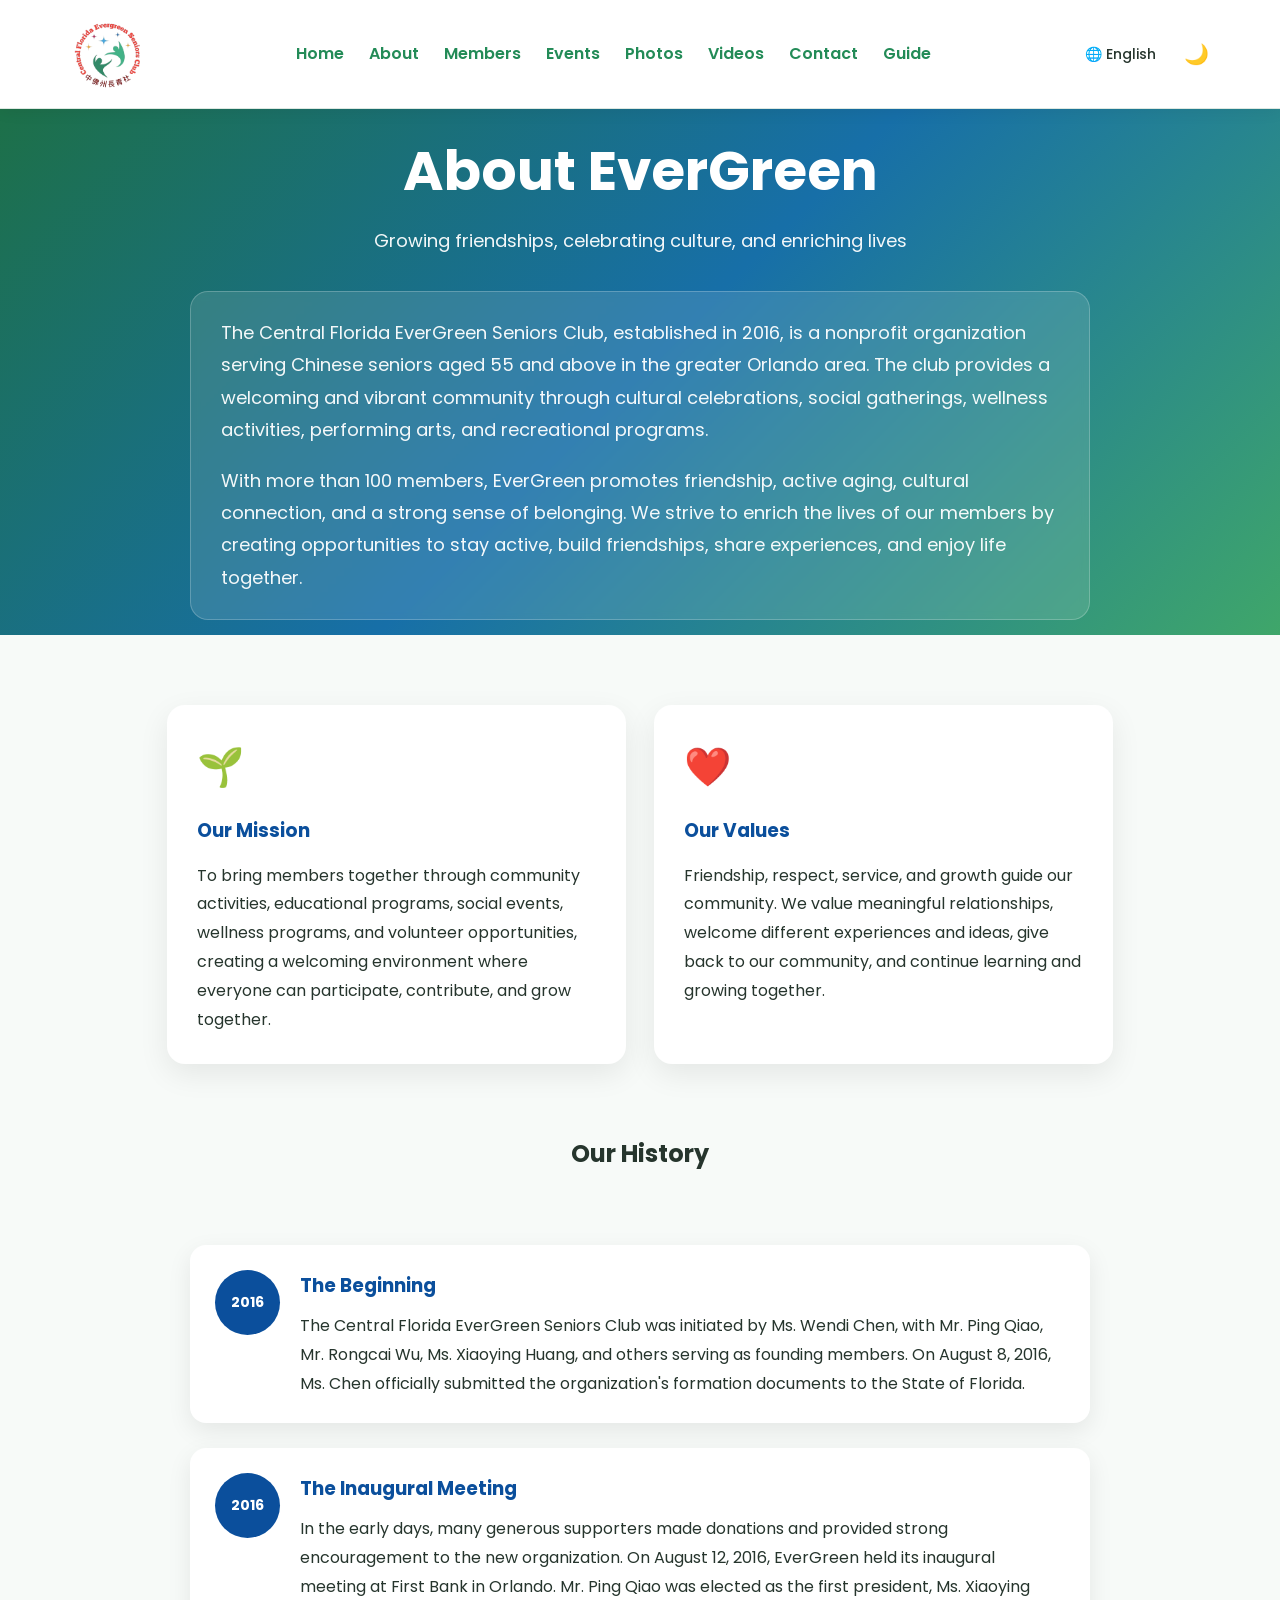
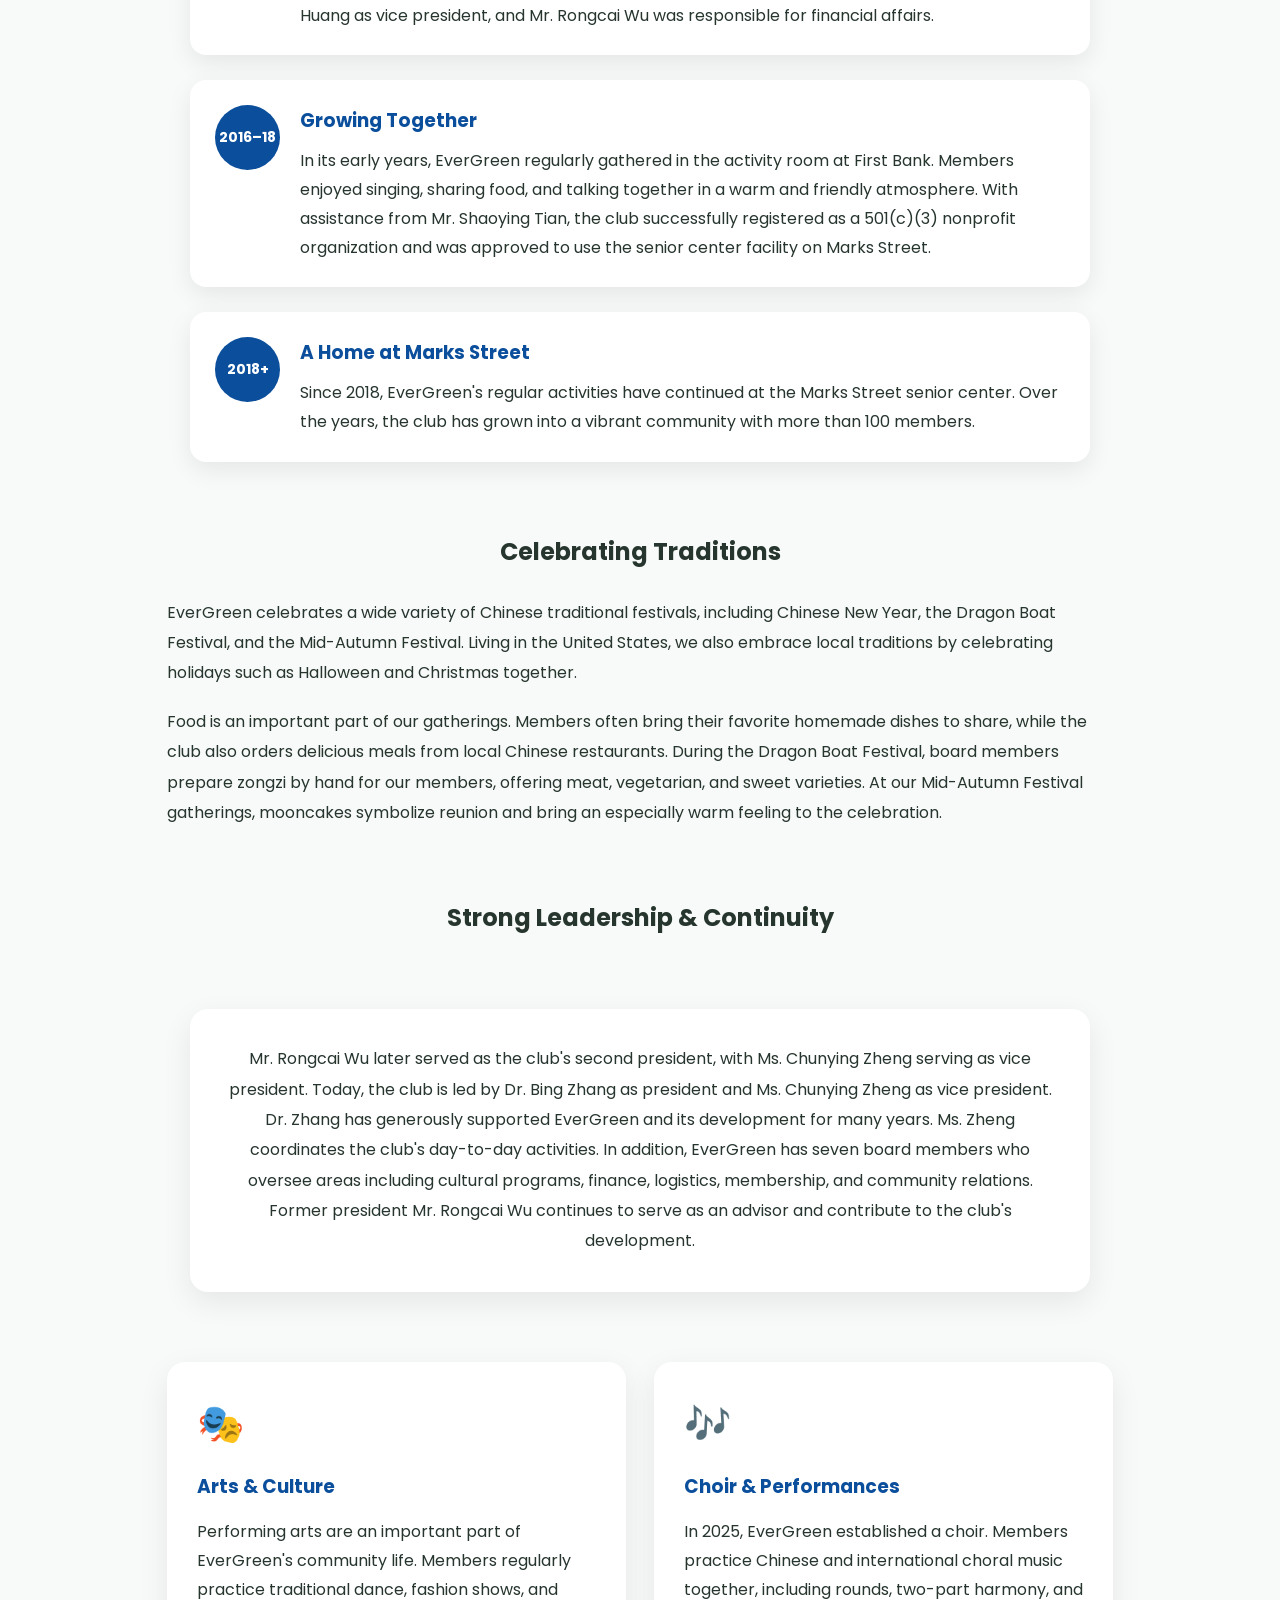
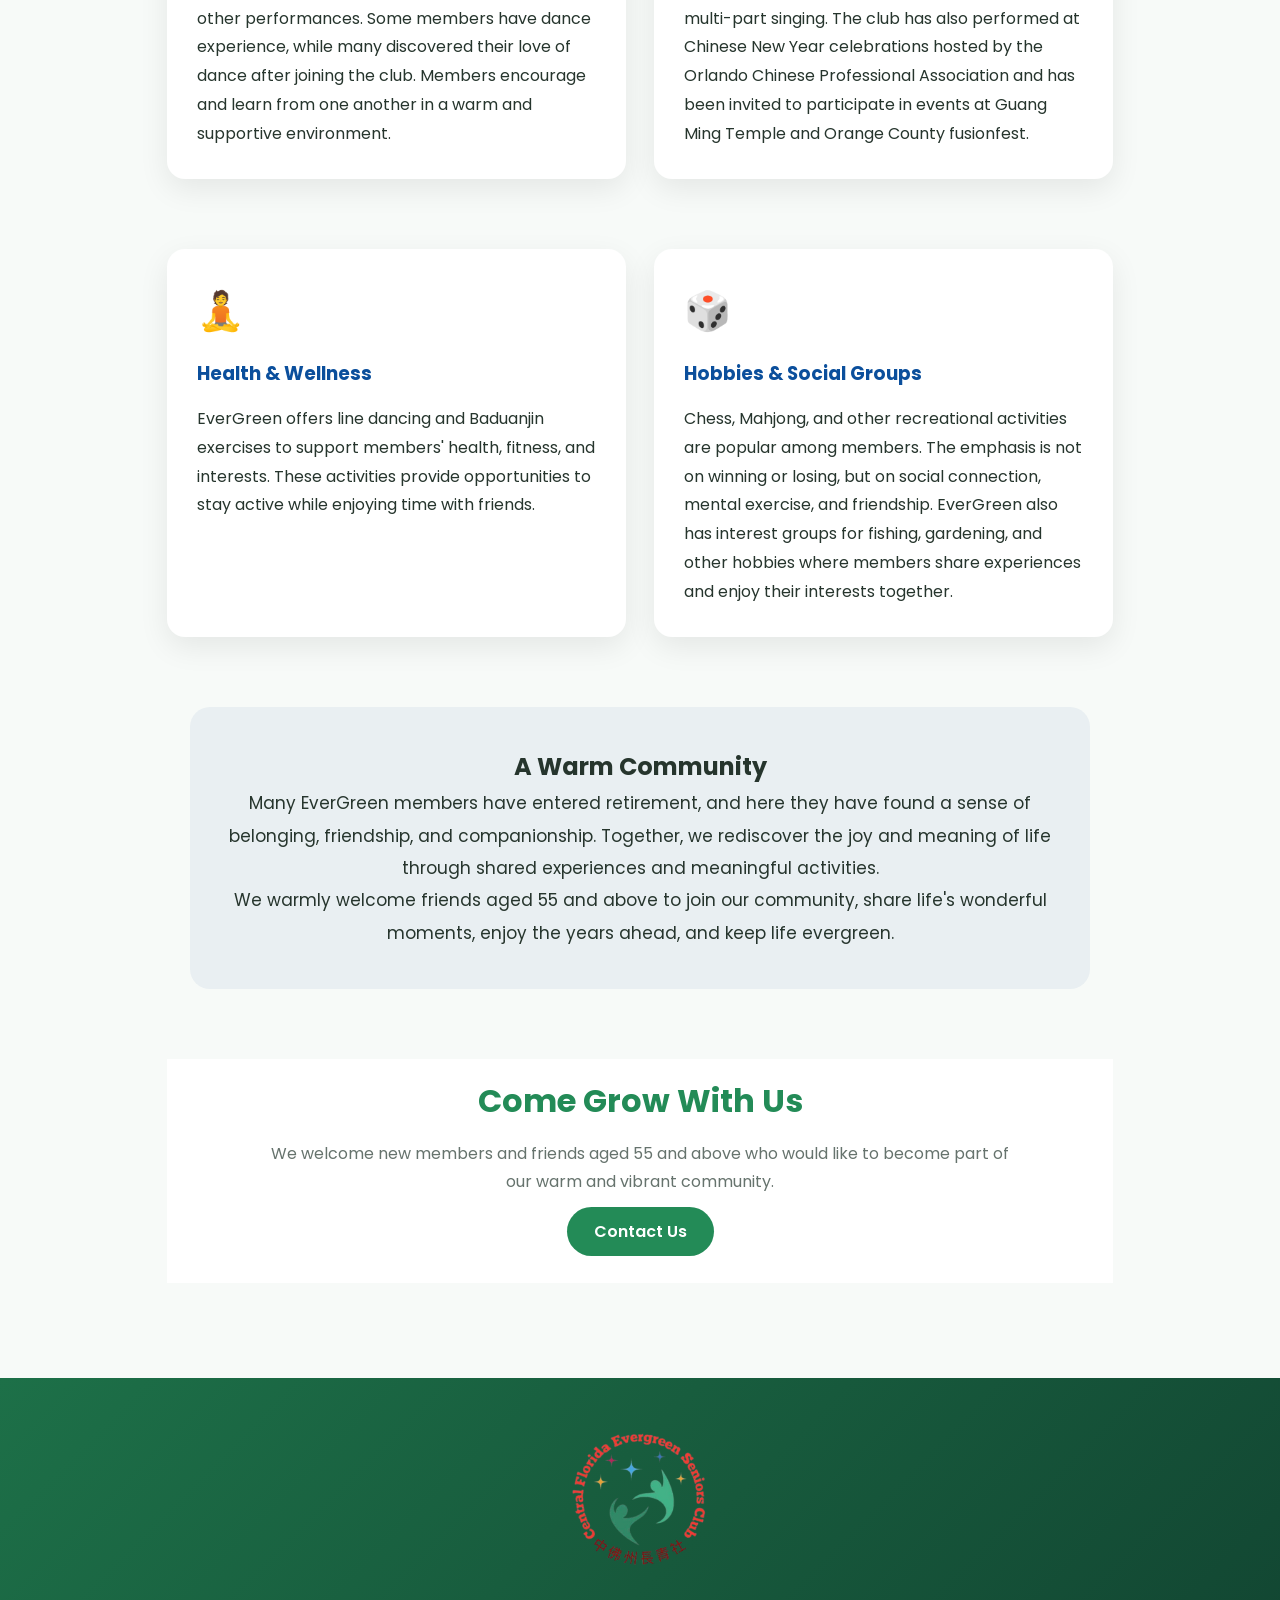
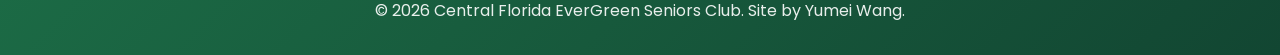
==== commit 1ba36689: "add more board member" ====
--- a/about.html
+++ b/about.html
@@ -1222,7 +1222,7 @@
 
 
             <p
-                data-en="In 2025, EverGreen established a choir. Members practice Chinese and international choral music together, including rounds, two-part harmony, and multi-part singing. The club has also performed at Chinese New Year celebrations hosted by the Orlando Chinese Professional Association and has been invited to participate in events at Guang Ming Temple and Orange County multicultural celebrations."
+                data-en="In 2025, EverGreen established a choir. Members practice Chinese and international choral music together, including rounds, two-part harmony, and multi-part singing. The club has also performed at Chinese New Year celebrations hosted by the Orlando Chinese Professional Association and has been invited to participate in events at Guang Ming Temple and Orange County fusionfest."
                 data-zh="2025年，长青社成立了合唱队。成员共同练习中外合唱歌曲，开展轮唱、二声部乃至多声部合唱练习。社团还多次参加奥兰多专业人士协会（OCPA）举办的春节晚会，并受邀参加奥兰多佛光山光明寺浴佛节及桔郡多元文化节等演出。">
 
                 In 2025, EverGreen established a choir.
@@ -1234,7 +1234,7 @@
                 Orlando Chinese Professional Association
                 and has been invited to participate in events
                 at Guang Ming Temple and Orange County
-                multicultural celebrations.
+                fusionfest celebrations.
 
             </p>
 
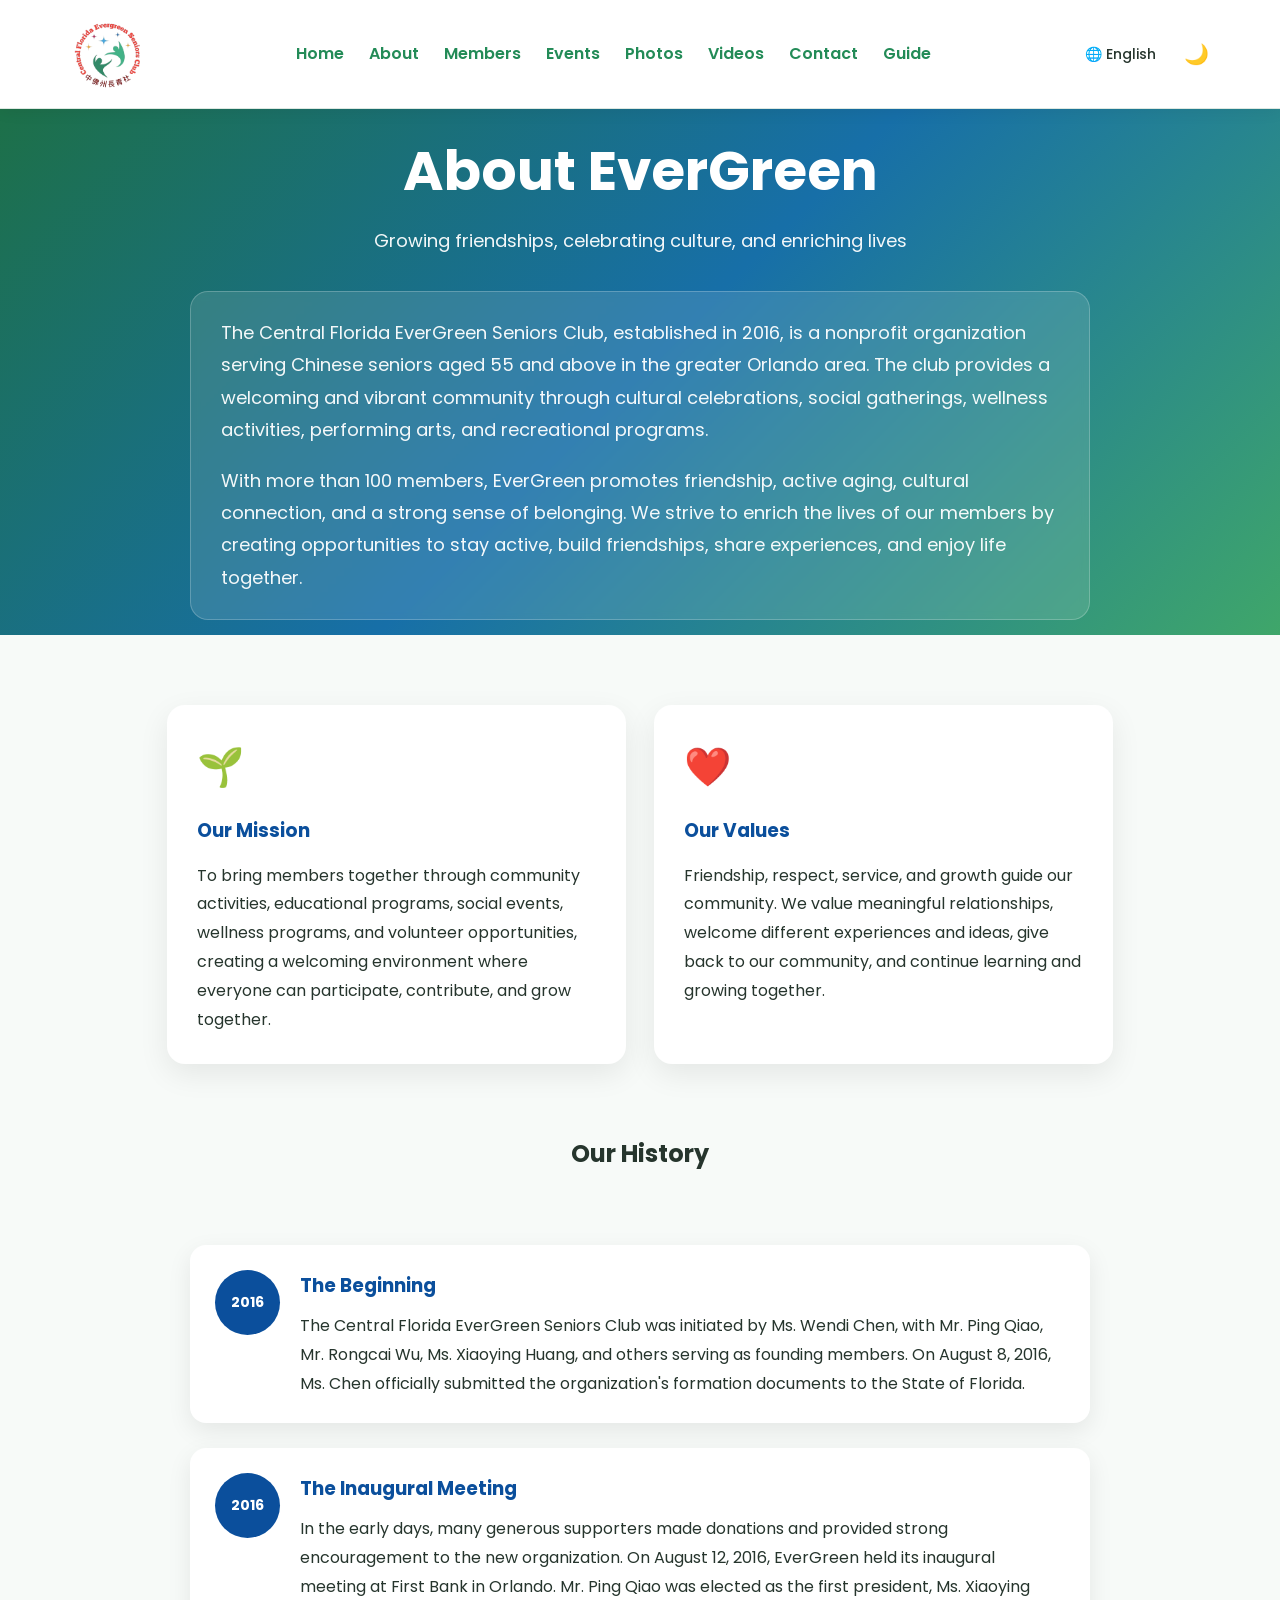
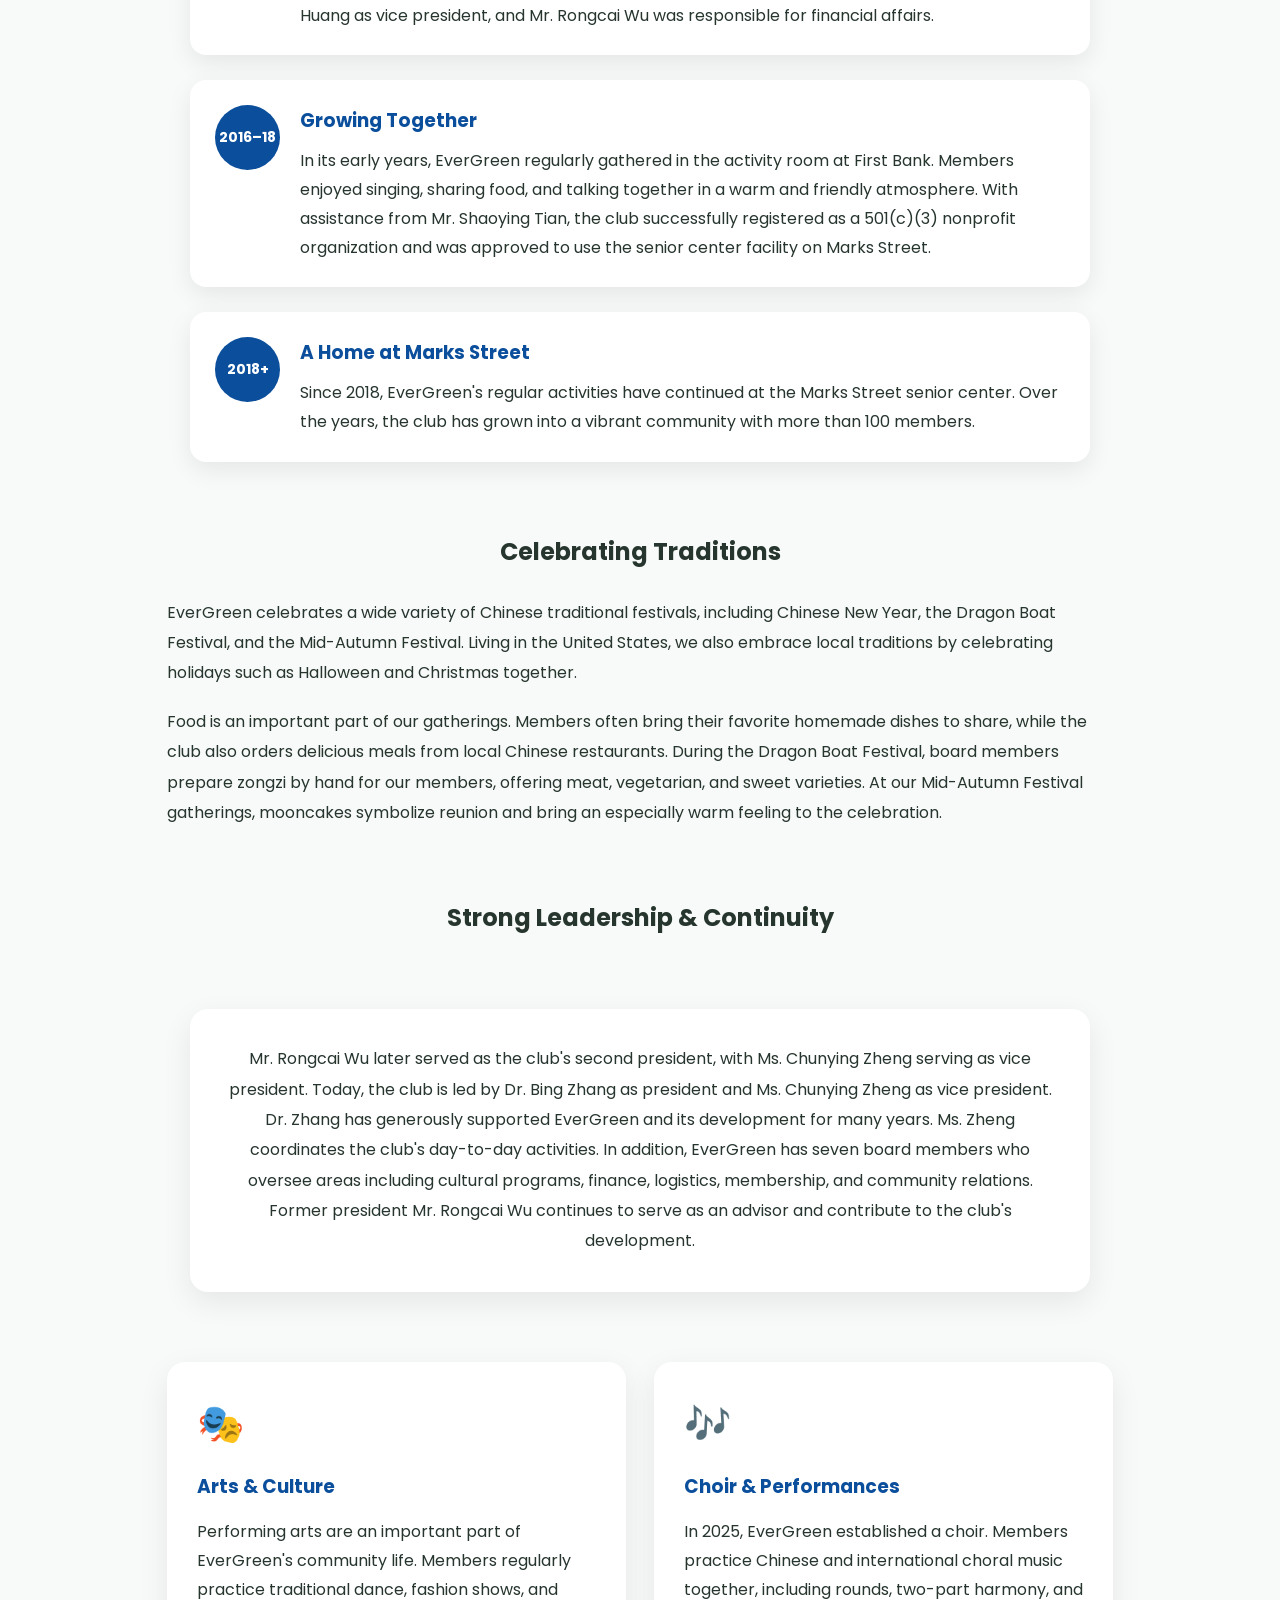
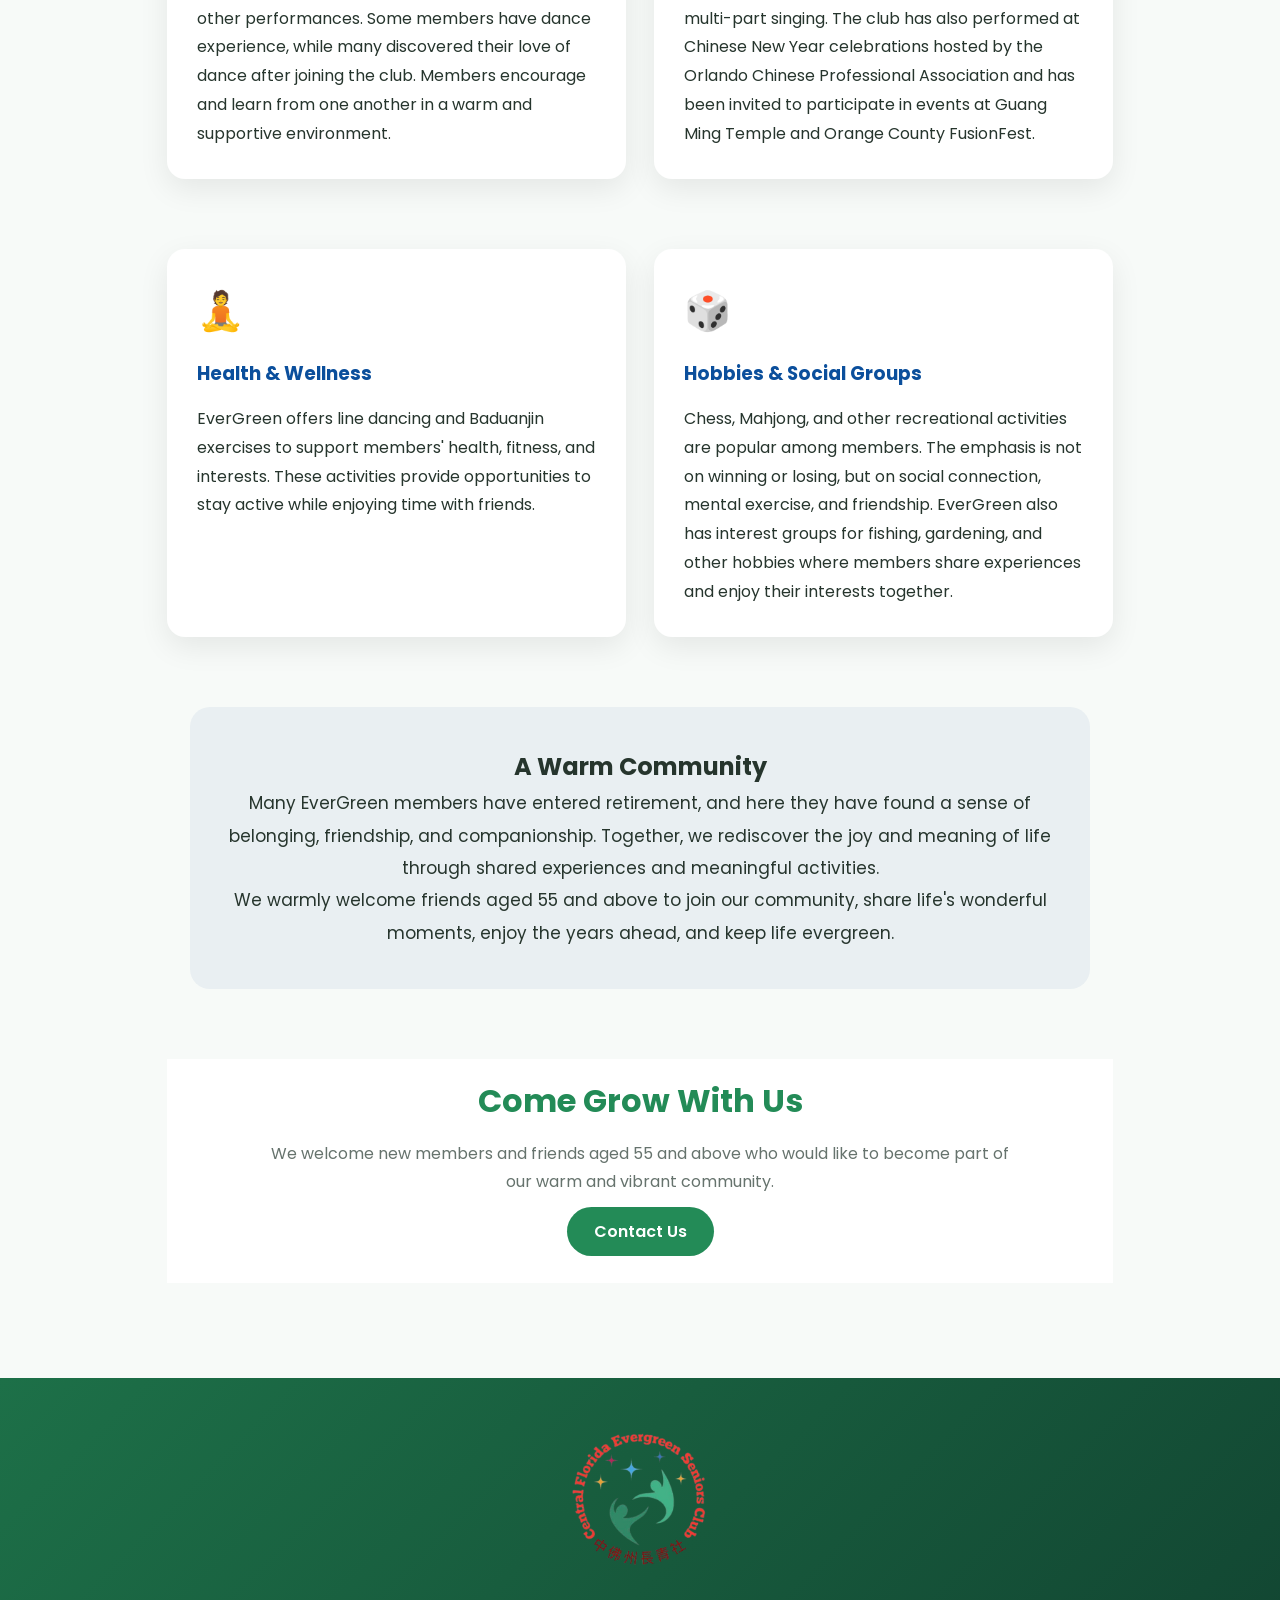
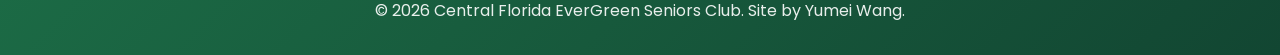
==== commit 7665711c: "update pics" ====
--- a/about.html
+++ b/about.html
@@ -1222,7 +1222,7 @@
 
 
             <p
-                data-en="In 2025, EverGreen established a choir. Members practice Chinese and international choral music together, including rounds, two-part harmony, and multi-part singing. The club has also performed at Chinese New Year celebrations hosted by the Orlando Chinese Professional Association and has been invited to participate in events at Guang Ming Temple and Orange County fusionfest."
+                data-en="In 2025, EverGreen established a choir. Members practice Chinese and international choral music together, including rounds, two-part harmony, and multi-part singing. The club has also performed at Chinese New Year celebrations hosted by the Orlando Chinese Professional Association and has been invited to participate in events at Guang Ming Temple and Orange County FusionFest."
                 data-zh="2025年，长青社成立了合唱队。成员共同练习中外合唱歌曲，开展轮唱、二声部乃至多声部合唱练习。社团还多次参加奥兰多专业人士协会（OCPA）举办的春节晚会，并受邀参加奥兰多佛光山光明寺浴佛节及桔郡多元文化节等演出。">
 
                 In 2025, EverGreen established a choir.
@@ -1234,7 +1234,7 @@
                 Orlando Chinese Professional Association
                 and has been invited to participate in events
                 at Guang Ming Temple and Orange County
-                fusionfest celebrations.
+                FusionFest celebrations.
 
             </p>
 
